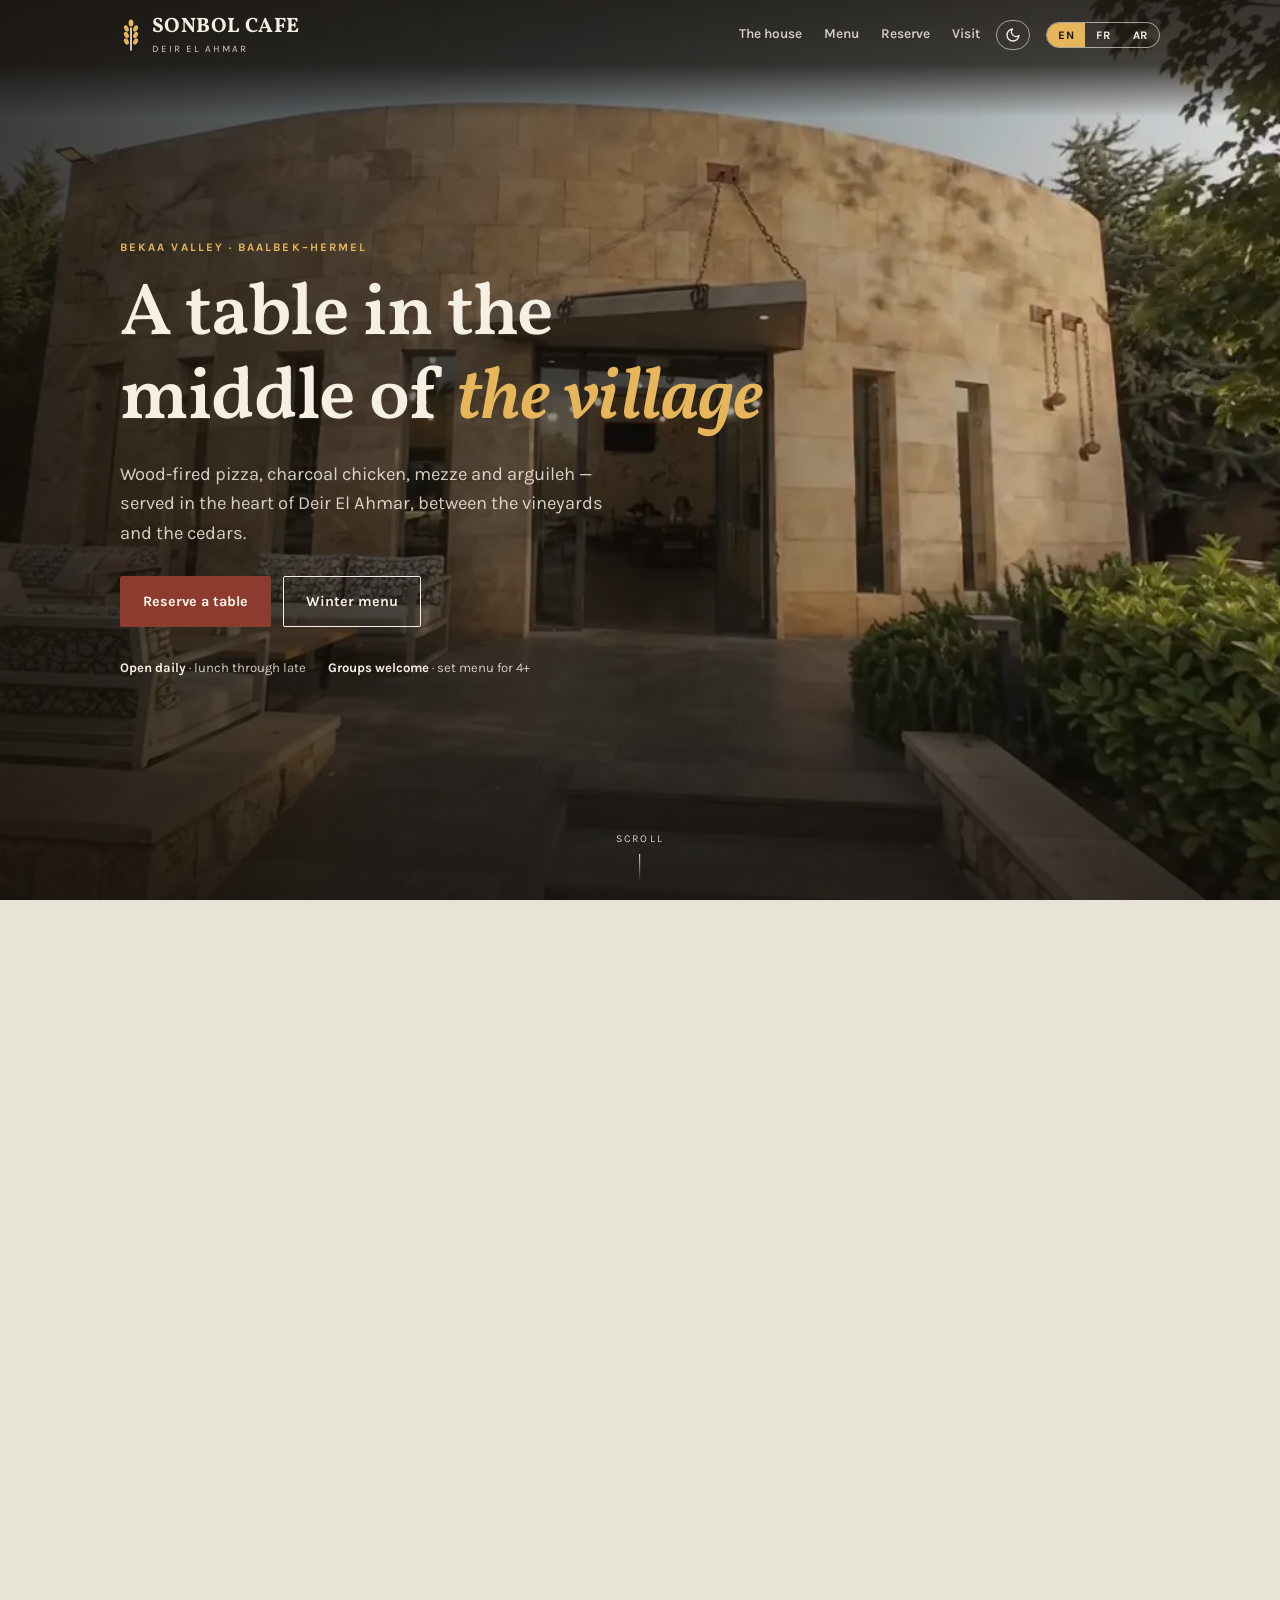
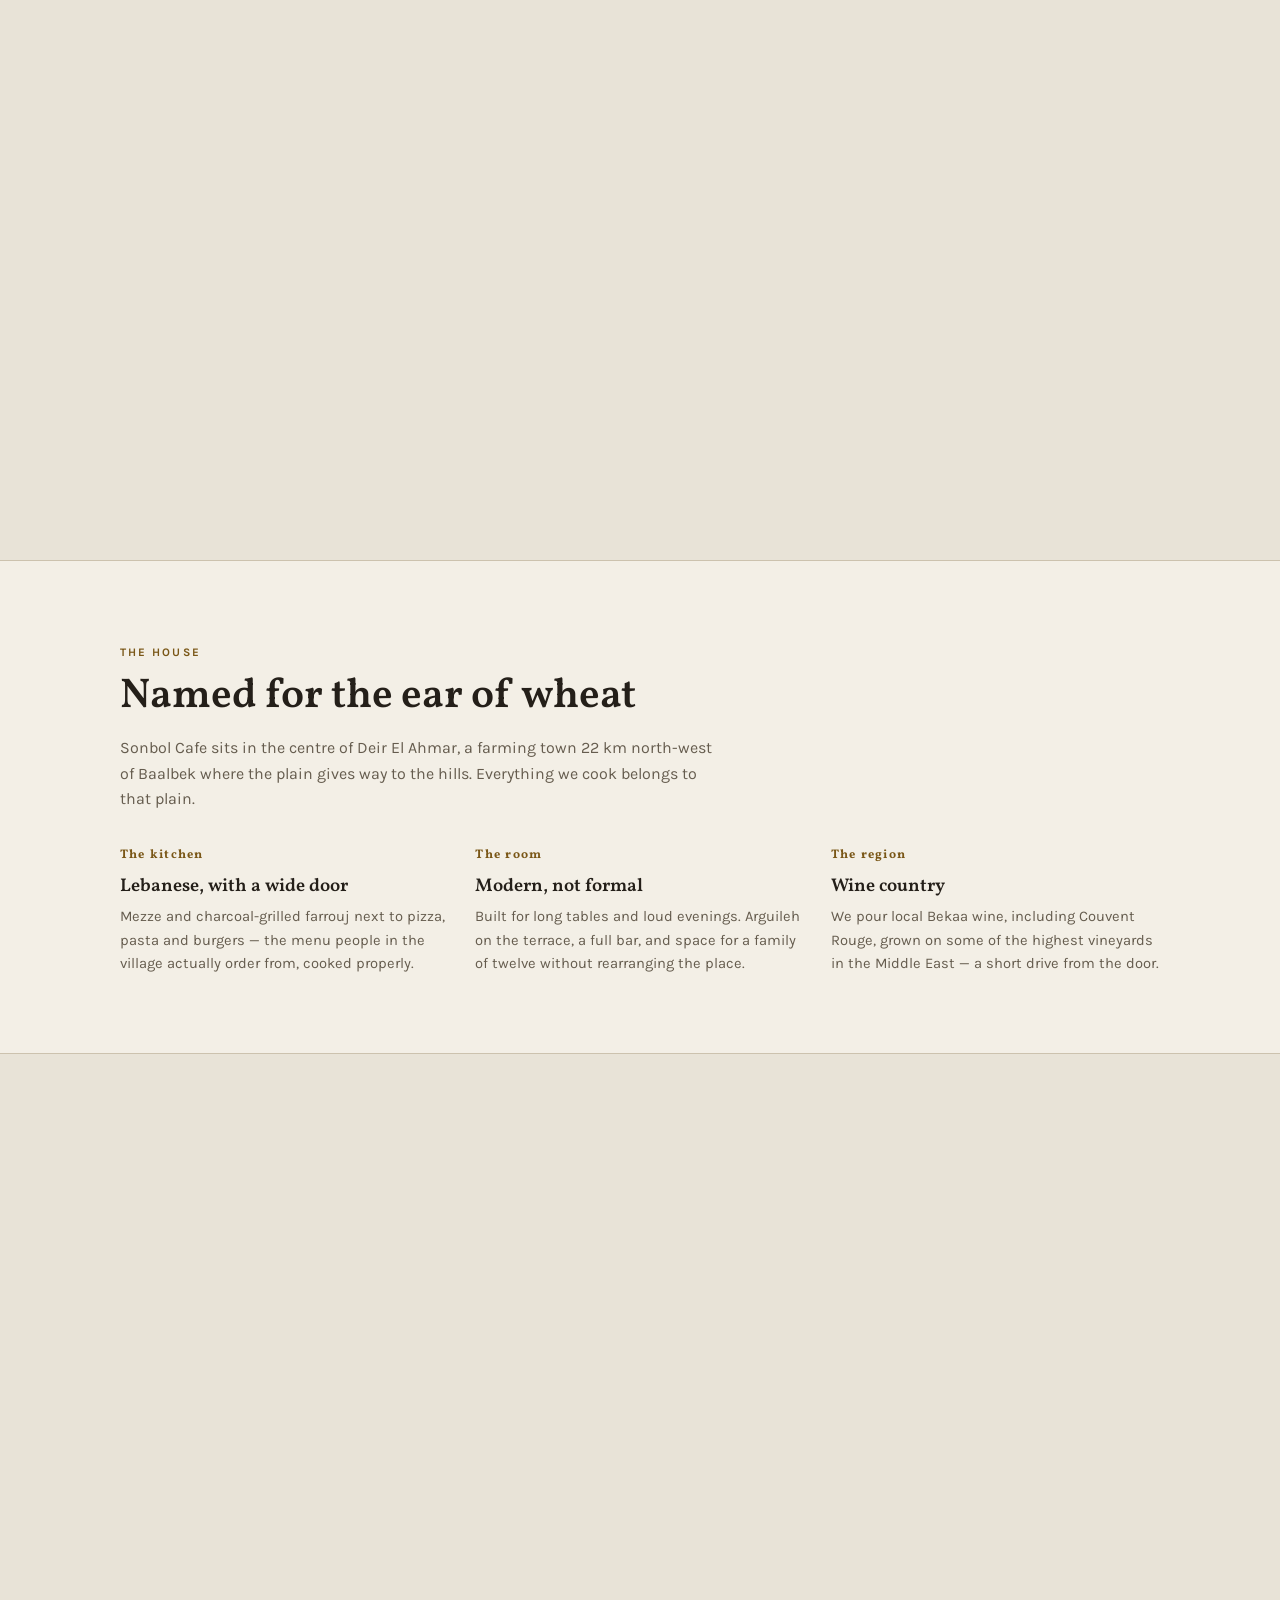
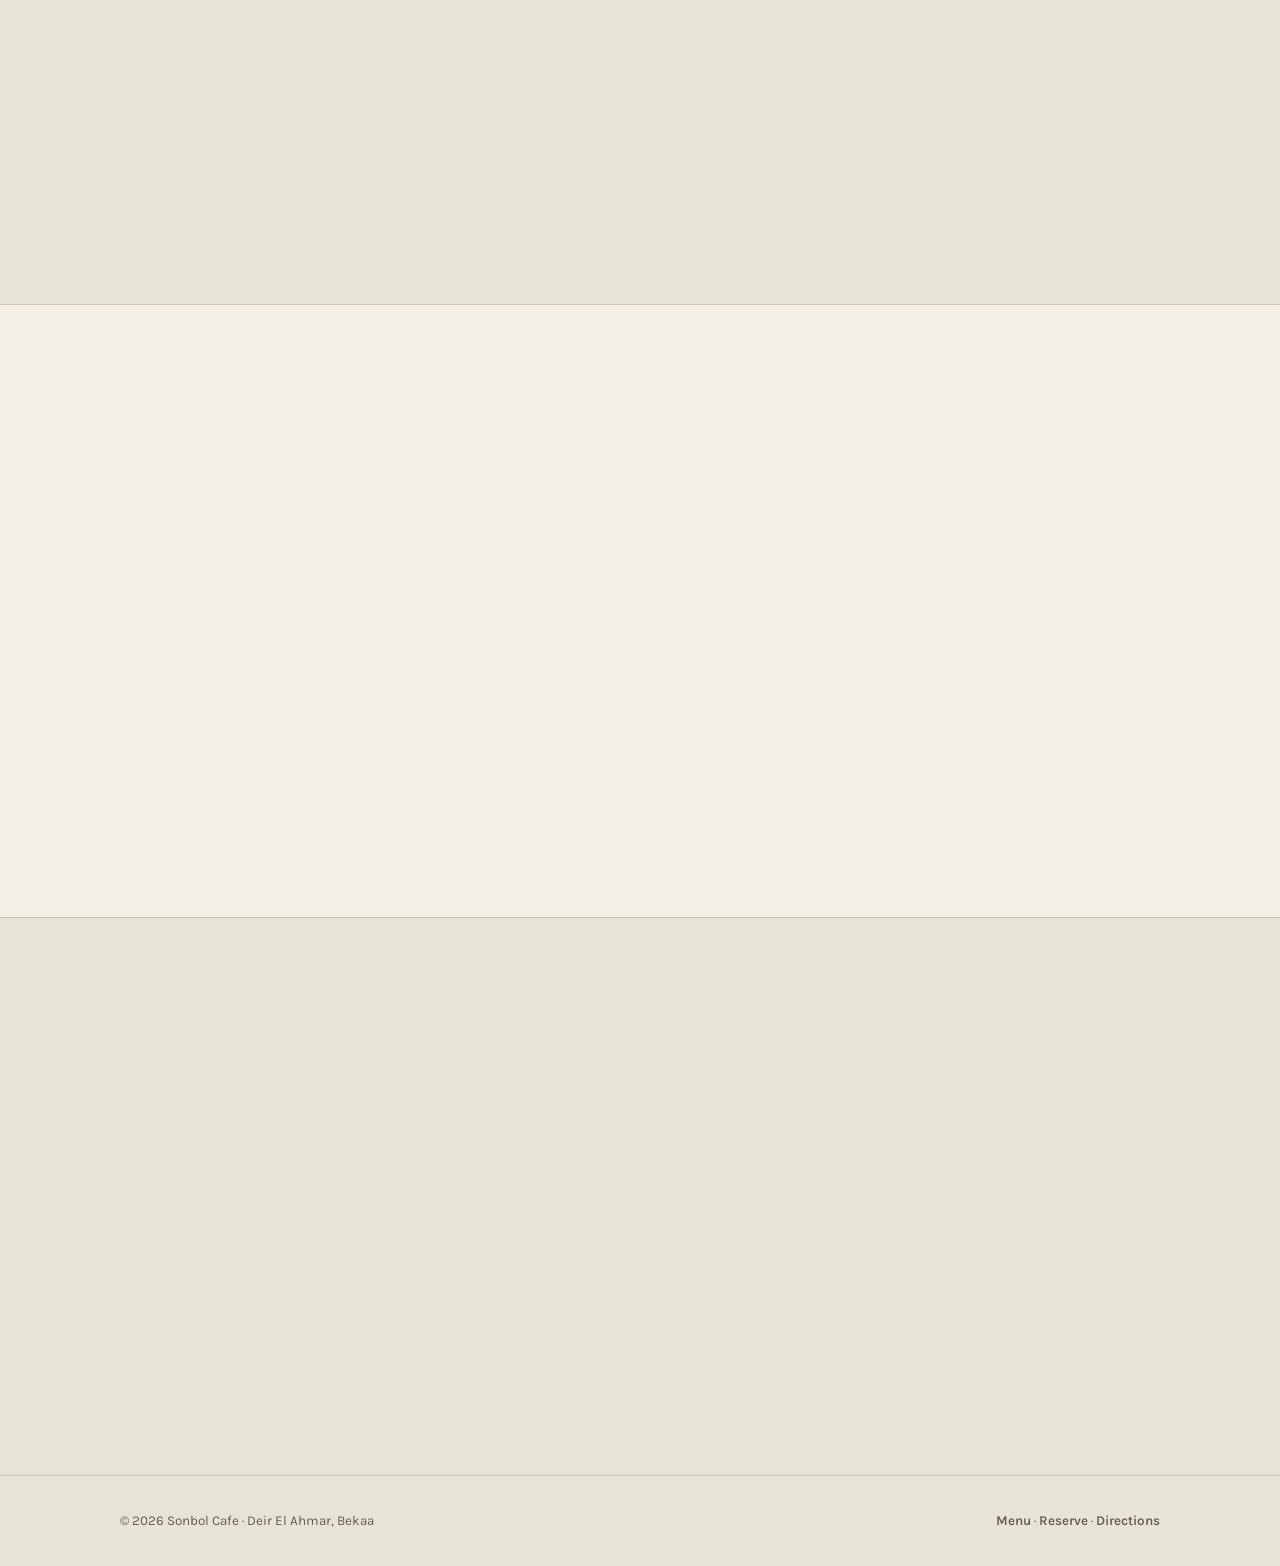
==== index.html @ c5afc72e "Theme system with light/dark modes; self-hosted fonts; lighter loading Theming - Three token layers:" ====
<!doctype html>
<html lang="en"><head><meta charset="utf-8"><meta name="viewport" content="width=device-width,initial-scale=1,viewport-fit=cover"><title>Sonbol Cafe Deir El Ahmar</title>
<!-- first frame of the walk-in: the first thing on screen, so fetch it before anything else -->
<link rel="preload" as="image" href="assets/frames/f001.webp" media="not all and (max-aspect-ratio: 3/4)" fetchpriority="high">
<link rel="preload" as="image" href="assets/frames-m/f001.webp" media="(max-aspect-ratio: 3/4)" fetchpriority="high">
<!-- fonts are served from this site (no third-party connection). The two used above
     the fold are preloaded; the rest download only if their characters appear. -->
<link rel="preload" as="font" type="font/woff2" href="assets/fonts/vollkorn-var-latin.woff2" crossorigin>
<link rel="preload" as="font" type="font/woff2" href="assets/fonts/karla-var-latin.woff2" crossorigin>
<!-- without scripts nothing switches the header out of its over-the-video look, so let it scroll away with the video -->
<noscript><style>html #bar{position:absolute}</style></noscript>
<style>
@font-face{font-family:'Karla';font-style:normal;font-weight:400;font-display:swap;src:url(assets/fonts/karla-var-latin-ext.woff2) format('woff2');unicode-range:U+0100-02BA, U+02BD-02C5, U+02C7-02CC, U+02CE-02D7, U+02DD-02FF, U+0304, U+0308, U+0329, U+1D00-1DBF, U+1E00-1E9F, U+1EF2-1EFF, U+2020, U+20A0-20AB, U+20AD-20C4, U+2113, U+2C60-2C7F, U+A720-A7FF}
@font-face{font-family:'Karla';font-style:normal;font-weight:400;font-display:swap;src:url(assets/fonts/karla-var-latin.woff2) format('woff2');unicode-range:U+0000-00FF, U+0131, U+0152-0153, U+02BB-02BC, U+02C6, U+02DA, U+02DC, U+0304, U+0308, U+0329, U+2000-206F, U+20AC, U+2122, U+2191, U+2193, U+2212, U+2215, U+FEFF, U+FFFD}
@font-face{font-family:'Karla';font-style:normal;font-weight:600;font-display:swap;src:url(assets/fonts/karla-var-latin-ext.woff2) format('woff2');unicode-range:U+0100-02BA, U+02BD-02C5, U+02C7-02CC, U+02CE-02D7, U+02DD-02FF, U+0304, U+0308, U+0329, U+1D00-1DBF, U+1E00-1E9F, U+1EF2-1EFF, U+2020, U+20A0-20AB, U+20AD-20C4, U+2113, U+2C60-2C7F, U+A720-A7FF}
@font-face{font-family:'Karla';font-style:normal;font-weight:600;font-display:swap;src:url(assets/fonts/karla-var-latin.woff2) format('woff2');unicode-range:U+0000-00FF, U+0131, U+0152-0153, U+02BB-02BC, U+02C6, U+02DA, U+02DC, U+0304, U+0308, U+0329, U+2000-206F, U+20AC, U+2122, U+2191, U+2193, U+2212, U+2215, U+FEFF, U+FFFD}
@font-face{font-family:'Karla';font-style:normal;font-weight:700;font-display:swap;src:url(assets/fonts/karla-var-latin-ext.woff2) format('woff2');unicode-range:U+0100-02BA, U+02BD-02C5, U+02C7-02CC, U+02CE-02D7, U+02DD-02FF, U+0304, U+0308, U+0329, U+1D00-1DBF, U+1E00-1E9F, U+1EF2-1EFF, U+2020, U+20A0-20AB, U+20AD-20C4, U+2113, U+2C60-2C7F, U+A720-A7FF}
@font-face{font-family:'Karla';font-style:normal;font-weight:700;font-display:swap;src:url(assets/fonts/karla-var-latin.woff2) format('woff2');unicode-range:U+0000-00FF, U+0131, U+0152-0153, U+02BB-02BC, U+02C6, U+02DA, U+02DC, U+0304, U+0308, U+0329, U+2000-206F, U+20AC, U+2122, U+2191, U+2193, U+2212, U+2215, U+FEFF, U+FFFD}
@font-face{font-family:'Noto Kufi Arabic';font-style:normal;font-weight:400;font-display:swap;src:url(assets/fonts/noto-kufi-arabic-var-arabic.woff2) format('woff2');unicode-range:U+0600-06FF, U+0750-077F, U+0870-0891, U+0897-08E1, U+08E3-08FF, U+200C-200E, U+2010-2011, U+204F, U+2E41, U+FB50-FDFF, U+FE70-FE74, U+FE76-FEFC, U+102E0-102FB, U+10E60-10E7E, U+10EC2-10EC7, U+10EC9-10EEE, U+10EF0-10EFF, U+1EE00-1EE03, U+1EE05-1EE1F, U+1EE21-1EE22, U+1EE24, U+1EE27, U+1EE29-1EE32, U+1EE34-1EE37, U+1EE39, U+1EE3B, U+1EE42, U+1EE47, U+1EE49, U+1EE4B, U+1EE4D-1EE4F, U+1EE51-1EE52, U+1EE54, U+1EE57, U+1EE59, U+1EE5B, U+1EE5D, U+1EE5F, U+1EE61-1EE62, U+1EE64, U+1EE67-1EE6A, U+1EE6C-1EE72, U+1EE74-1EE77, U+1EE79-1EE7C, U+1EE7E, U+1EE80-1EE89, U+1EE8B-1EE9B, U+1EEA1-1EEA3, U+1EEA5-1EEA9, U+1EEAB-1EEBB, U+1EEF0-1EEF1}
@font-face{font-family:'Noto Kufi Arabic';font-style:normal;font-weight:400;font-display:swap;src:url(assets/fonts/noto-kufi-arabic-var-latin-ext.woff2) format('woff2');unicode-range:U+0100-02BA, U+02BD-02C5, U+02C7-02CC, U+02CE-02D7, U+02DD-02FF, U+0304, U+0308, U+0329, U+1D00-1DBF, U+1E00-1E9F, U+1EF2-1EFF, U+2020, U+20A0-20AB, U+20AD-20C4, U+2113, U+2C60-2C7F, U+A720-A7FF}
@font-face{font-family:'Noto Kufi Arabic';font-style:normal;font-weight:400;font-display:swap;src:url(assets/fonts/noto-kufi-arabic-var-latin.woff2) format('woff2');unicode-range:U+0000-00FF, U+0131, U+0152-0153, U+02BB-02BC, U+02C6, U+02DA, U+02DC, U+0304, U+0308, U+0329, U+2000-206F, U+20AC, U+2122, U+2191, U+2193, U+2212, U+2215, U+FEFF, U+FFFD}
@font-face{font-family:'Noto Kufi Arabic';font-style:normal;font-weight:700;font-display:swap;src:url(assets/fonts/noto-kufi-arabic-var-arabic.woff2) format('woff2');unicode-range:U+0600-06FF, U+0750-077F, U+0870-0891, U+0897-08E1, U+08E3-08FF, U+200C-200E, U+2010-2011, U+204F, U+2E41, U+FB50-FDFF, U+FE70-FE74, U+FE76-FEFC, U+102E0-102FB, U+10E60-10E7E, U+10EC2-10EC7, U+10EC9-10EEE, U+10EF0-10EFF, U+1EE00-1EE03, U+1EE05-1EE1F, U+1EE21-1EE22, U+1EE24, U+1EE27, U+1EE29-1EE32, U+1EE34-1EE37, U+1EE39, U+1EE3B, U+1EE42, U+1EE47, U+1EE49, U+1EE4B, U+1EE4D-1EE4F, U+1EE51-1EE52, U+1EE54, U+1EE57, U+1EE59, U+1EE5B, U+1EE5D, U+1EE5F, U+1EE61-1EE62, U+1EE64, U+1EE67-1EE6A, U+1EE6C-1EE72, U+1EE74-1EE77, U+1EE79-1EE7C, U+1EE7E, U+1EE80-1EE89, U+1EE8B-1EE9B, U+1EEA1-1EEA3, U+1EEA5-1EEA9, U+1EEAB-1EEBB, U+1EEF0-1EEF1}
@font-face{font-family:'Noto Kufi Arabic';font-style:normal;font-weight:700;font-display:swap;src:url(assets/fonts/noto-kufi-arabic-var-latin-ext.woff2) format('woff2');unicode-range:U+0100-02BA, U+02BD-02C5, U+02C7-02CC, U+02CE-02D7, U+02DD-02FF, U+0304, U+0308, U+0329, U+1D00-1DBF, U+1E00-1E9F, U+1EF2-1EFF, U+2020, U+20A0-20AB, U+20AD-20C4, U+2113, U+2C60-2C7F, U+A720-A7FF}
@font-face{font-family:'Noto Kufi Arabic';font-style:normal;font-weight:700;font-display:swap;src:url(assets/fonts/noto-kufi-arabic-var-latin.woff2) format('woff2');unicode-range:U+0000-00FF, U+0131, U+0152-0153, U+02BB-02BC, U+02C6, U+02DA, U+02DC, U+0304, U+0308, U+0329, U+2000-206F, U+20AC, U+2122, U+2191, U+2193, U+2212, U+2215, U+FEFF, U+FFFD}
@font-face{font-family:'Vollkorn';font-style:italic;font-weight:600;font-display:swap;src:url(assets/fonts/vollkorn-italic-latin-ext.woff2) format('woff2');unicode-range:U+0100-02BA, U+02BD-02C5, U+02C7-02CC, U+02CE-02D7, U+02DD-02FF, U+0304, U+0308, U+0329, U+1D00-1DBF, U+1E00-1E9F, U+1EF2-1EFF, U+2020, U+20A0-20AB, U+20AD-20C4, U+2113, U+2C60-2C7F, U+A720-A7FF}
@font-face{font-family:'Vollkorn';font-style:italic;font-weight:600;font-display:swap;src:url(assets/fonts/vollkorn-italic-latin.woff2) format('woff2');unicode-range:U+0000-00FF, U+0131, U+0152-0153, U+02BB-02BC, U+02C6, U+02DA, U+02DC, U+0304, U+0308, U+0329, U+2000-206F, U+20AC, U+2122, U+2191, U+2193, U+2212, U+2215, U+FEFF, U+FFFD}
@font-face{font-family:'Vollkorn';font-style:normal;font-weight:600;font-display:swap;src:url(assets/fonts/vollkorn-var-latin-ext.woff2) format('woff2');unicode-range:U+0100-02BA, U+02BD-02C5, U+02C7-02CC, U+02CE-02D7, U+02DD-02FF, U+0304, U+0308, U+0329, U+1D00-1DBF, U+1E00-1E9F, U+1EF2-1EFF, U+2020, U+20A0-20AB, U+20AD-20C4, U+2113, U+2C60-2C7F, U+A720-A7FF}
@font-face{font-family:'Vollkorn';font-style:normal;font-weight:600;font-display:swap;src:url(assets/fonts/vollkorn-var-latin.woff2) format('woff2');unicode-range:U+0000-00FF, U+0131, U+0152-0153, U+02BB-02BC, U+02C6, U+02DA, U+02DC, U+0304, U+0308, U+0329, U+2000-206F, U+20AC, U+2122, U+2191, U+2193, U+2212, U+2215, U+FEFF, U+FFFD}
@font-face{font-family:'Vollkorn';font-style:normal;font-weight:700;font-display:swap;src:url(assets/fonts/vollkorn-var-latin-ext.woff2) format('woff2');unicode-range:U+0100-02BA, U+02BD-02C5, U+02C7-02CC, U+02CE-02D7, U+02DD-02FF, U+0304, U+0308, U+0329, U+1D00-1DBF, U+1E00-1E9F, U+1EF2-1EFF, U+2020, U+20A0-20AB, U+20AD-20C4, U+2113, U+2C60-2C7F, U+A720-A7FF}
@font-face{font-family:'Vollkorn';font-style:normal;font-weight:700;font-display:swap;src:url(assets/fonts/vollkorn-var-latin.woff2) format('woff2');unicode-range:U+0000-00FF, U+0131, U+0152-0153, U+02BB-02BC, U+02C6, U+02DA, U+02DC, U+0304, U+0308, U+0329, U+2000-206F, U+20AC, U+2122, U+2191, U+2193, U+2212, U+2215, U+FEFF, U+FFFD}
</style>
</head>
<body>

<style>
/* Layout: one continuous scroll through stone-coloured bands — hero, table, menu, booking, visit.
   A wheat stalk (sonbol) rules the section breaks. Menu is a sticky-tab ledger, not cards. */
/* ===================== THEME SYSTEM =====================
   Three layers:
   1. Palette  – raw brand colours. Components never use these directly.
   2. Semantic – what a colour is FOR (--color-text, --color-action, ...).
                 Each theme is one block that sets every semantic token.
   3. Media    – text and controls drawn over the walk-in video. The video
                 looks the same in every theme, so these are fixed.

   Choosing a theme (no JavaScript needed to render):
   - no theme class on <html>  -> follows the OS setting (light or dark)
   - <html class="theme-dark"> / "theme-light" -> forced by the visitor's toggle
   Adding a theme: copy a semantic block, name it .theme-<name>, change values,
   then run tools/check-contrast.py. Nothing else needs to change.
   Every text pairing below is >= 4.5:1 (WCAG AA), every control border and
   focus ring >= 3:1 against what it sits on, in both themes. */

/* 1. Palette */
:root{
  --palette-plaster:#F3EFE6;   --palette-limestone:#E8E3D7;  --palette-dust:#DFD8C8;
  --palette-sand:#CCC2AE;      --palette-clay:#877655;       --palette-earth:#655C4E;
  --palette-ink:#241F19;
  --palette-night:#17150F;     --palette-night-2:#201D16;    --palette-night-3:#2A261D;
  --palette-night-line:#39342A; --palette-night-clay:#7C715B; --palette-ash:#A1977F;
  --palette-bone:#EFE9DB;
  --palette-wheat:#B07E22;     --palette-wheat-deep:#7A5717; --palette-wheat-light:#D7A647;
  --palette-wheat-glow:#E7B65A;
  --palette-ember:#8E3B2F;     --palette-ember-bright:#B75039; --palette-ember-light:#CE7763;
  --palette-cream:#F6F0E4;     --palette-cream-bright:#FBF6EC; --palette-soot:#1B1710;
  --palette-scrim-rgb:20 16 10;

  --display:'Vollkorn',Georgia,'Times New Roman',serif;
  --body:'Karla',system-ui,-apple-system,'Segoe UI',sans-serif;
  --arabic:'Noto Kufi Arabic','Segoe UI',system-ui,sans-serif;
}

/* 2a. Light (default) */
:root, .theme-light{
  color-scheme:light;
  --color-bg:var(--palette-limestone);           /* page */
  --color-surface:var(--palette-plaster);        /* bands, cards */
  --color-surface-alt:var(--palette-dust);       /* set-menu panel, booking recap */
  --color-text:var(--palette-ink);               /* 11.5–14.2:1 */
  --color-text-muted:var(--palette-earth);       /* 4.6–5.7:1 */
  --color-text-accent:var(--palette-wheat-deep); /* eyebrows, labels: 4.6–5.7:1 */
  --color-text-emphasis:var(--palette-ember);    /* prices: 5.3–6.5:1 */
  --color-border:var(--palette-sand);            /* decorative dividers (no contrast need) */
  --color-border-control:var(--palette-clay);    /* inputs, tabs, toggles: 3.1–3.9:1 */
  --color-accent:var(--palette-wheat);           /* decorative wheat: dots, logo, rules */
  --color-focus:var(--palette-wheat-deep);       /* focus ring: >= 4.6:1 */
  --color-action:var(--palette-ember);           /* primary button */
  --color-on-action:var(--palette-cream-bright); /* 6.9:1 */
  --color-selected:var(--palette-ink);           /* selected menu tab */
  --color-on-selected:var(--palette-limestone);  /* 12.8:1 */
  --color-toggle:var(--palette-wheat-deep);      /* active language */
  --color-on-toggle:var(--palette-cream-bright);
  --color-shadow:rgba(36,31,25,.10);
  --icon-to-dark:block; --icon-to-light:none;    /* theme button shows a moon */
}

/* 2b. Dark – forced by the toggle */
.theme-dark{
  color-scheme:dark;
  --color-bg:var(--palette-night);
  --color-surface:var(--palette-night-2);
  --color-surface-alt:var(--palette-night-3);
  --color-text:var(--palette-bone);              /* 12.5–15.1:1 */
  --color-text-muted:var(--palette-ash);         /* 5.2–6.3:1 */
  --color-text-accent:var(--palette-wheat-light);/* 6.8–8.2:1 */
  --color-text-emphasis:var(--palette-ember-light); /* 4.6–5.5:1 */
  --color-border:var(--palette-night-line);
  --color-border-control:var(--palette-night-clay); /* 3.1–3.7:1 */
  --color-accent:var(--palette-wheat-light);
  --color-focus:var(--palette-wheat-light);
  --color-action:var(--palette-ember-bright);
  --color-on-action:var(--palette-cream-bright); /* 4.6:1 */
  --color-selected:var(--palette-bone);
  --color-on-selected:var(--palette-night);
  --color-toggle:var(--palette-wheat-light);
  --color-on-toggle:var(--palette-soot);         /* 8.0:1 */
  --color-shadow:rgba(0,0,0,.45);
  --icon-to-dark:none; --icon-to-light:block;    /* theme button shows a sun */
}
/* 2c. Dark – from the OS setting when the visitor hasn't chosen. Must mirror 2b. */
@media (prefers-color-scheme:dark){
  :root:not([class*="theme-"]){
    color-scheme:dark;
    --color-bg:var(--palette-night);
    --color-surface:var(--palette-night-2);
    --color-surface-alt:var(--palette-night-3);
    --color-text:var(--palette-bone);
    --color-text-muted:var(--palette-ash);
    --color-text-accent:var(--palette-wheat-light);
    --color-text-emphasis:var(--palette-ember-light);
    --color-border:var(--palette-night-line);
    --color-border-control:var(--palette-night-clay);
    --color-accent:var(--palette-wheat-light);
    --color-focus:var(--palette-wheat-light);
    --color-action:var(--palette-ember-bright);
    --color-on-action:var(--palette-cream-bright);
    --color-selected:var(--palette-bone);
    --color-on-selected:var(--palette-night);
    --color-toggle:var(--palette-wheat-light);
    --color-on-toggle:var(--palette-soot);
    --color-shadow:rgba(0,0,0,.45);
    --icon-to-dark:none; --icon-to-light:block;
  }
}

/* 3. Media – over the walk-in video, identical in every theme */
:root{
  --color-media-bg:var(--palette-night);
  --media-scrim:var(--palette-scrim-rgb);        /* used as rgb(var(--media-scrim) / alpha) */
  --color-on-media:var(--palette-cream);
  --color-on-media-muted:rgb(246 240 228 / .84);
  --color-media-accent:var(--palette-wheat-glow);
  --color-on-media-accent:var(--palette-soot);
  --color-media-border:rgb(246 240 228 / .6);
}

*{box-sizing:border-box}
html{scroll-padding-top:calc(env(safe-area-inset-top,0px) + 72px)}
img{max-width:100%}
[hidden]{display:none!important}
body{
  background:var(--color-bg); color:var(--color-text);
  font-family:var(--body); font-size:16px; line-height:1.6;
  margin:0; overflow-x:hidden;
  -webkit-font-smoothing:antialiased;
}
html[dir="rtl"] body{font-family:var(--arabic)}
h1,h2,h3,h4{font-family:var(--display); font-weight:600; text-wrap:balance; margin:0; line-height:1.15}
html[dir="rtl"] h1,html[dir="rtl"] h2,html[dir="rtl"] h3,html[dir="rtl"] h4{font-family:var(--arabic); font-weight:700}
p{margin:0}
a{color:inherit}
button{font-family:inherit; font-size:inherit; color:inherit; cursor:pointer}
:focus-visible{outline:2px solid var(--color-focus); outline-offset:3px; border-radius:2px}

.wrap{width:100%; max-width:1080px; margin-inline:auto; padding-inline:20px}
.eyebrow{
  font-size:.72rem; letter-spacing:.18em; text-transform:uppercase;
  font-weight:700; color:var(--color-text-accent);
}
html[dir="rtl"] .eyebrow{letter-spacing:0}

/* ---------- top bar ---------- */
#bar{
  position:fixed; inset-inline:0; top:0; padding-top:env(safe-area-inset-top,0px); z-index:50;
  background:color-mix(in srgb, var(--color-bg) 88%, transparent);
  backdrop-filter:blur(10px); -webkit-backdrop-filter:blur(10px);
  border-bottom:1px solid var(--color-border);
  transition:background .35s, border-color .35s, color .35s;
}
/* while the walk-in plays, the header sits inside the video */
#bar.over{background:transparent; border-color:transparent; backdrop-filter:none; -webkit-backdrop-filter:none; color:var(--color-on-media)}
#bar.over .mark span,#bar.over .navlinks a{color:var(--color-on-media-muted)}
#bar.over .mark b{color:var(--color-on-media)}
#bar.over .navlinks a:hover{color:var(--color-on-media); border-color:var(--color-media-accent)}
#bar.over .langs,#bar.over .scheme-toggle{border-color:var(--color-media-border)}
#bar.over .langs button,#bar.over .scheme-toggle{color:var(--color-on-media)}
#bar.over .langs button[aria-pressed="true"]{background:var(--color-media-accent); color:var(--color-on-media-accent)}
#bar.over::before{
  content:""; position:absolute; inset:0 0 -48px; z-index:-1; pointer-events:none;
  /* dark enough behind the header text for 4.5:1 even when ceiling lights pass behind it */
  background:linear-gradient(rgb(var(--media-scrim) / .82) 0%, rgb(var(--media-scrim) / .74) 55%, transparent 100%);
}
.bar-in{
  display:flex; align-items:center; gap:16px;
  padding-block:12px; min-height:60px;
}
.mark{display:flex; align-items:center; gap:10px; text-decoration:none; margin-inline-end:auto}
.mark svg{flex:none; color:var(--color-text)}
.mark svg .ears{color:var(--color-accent)}
#bar.over .mark svg{color:var(--color-on-media)}
#bar.over .mark svg .ears{color:var(--color-media-accent)}
.mark b{font-family:var(--display); font-size:1.3rem; letter-spacing:.02em; font-weight:700; color:var(--color-text)}
.mark b{white-space:nowrap}
@media (max-width:420px){.bar-in{gap:10px} .mark{gap:8px} .mark b{font-size:1.12rem} .langs button{padding-inline:9px}}
.mark span{display:block; font-size:.62rem; letter-spacing:.2em; text-transform:uppercase; color:var(--color-text-muted); margin-top:-2px}
html[dir="rtl"] .mark span{letter-spacing:0}

.navlinks{display:flex; gap:22px}
.navlinks a{
  text-decoration:none; font-size:.85rem; font-weight:600; color:var(--color-text-muted);
  padding-block:4px; border-bottom:2px solid transparent; transition:color .2s,border-color .2s;
}
.navlinks a:hover{color:var(--color-text); border-color:var(--color-accent)}
@media (max-width:860px){.navlinks{display:none}}

.scheme-toggle{
  display:grid; place-items:center; width:34px; height:30px; flex:none; padding:0;
  background:none; border:1px solid var(--color-border-control); border-radius:999px;
  color:var(--color-text); transition:color .2s,border-color .2s;
}
.scheme-toggle:hover{border-color:var(--color-focus)}
.scheme-toggle .i-moon{display:var(--icon-to-dark)}
.scheme-toggle .i-sun{display:var(--icon-to-light)}
.sr-only{position:absolute; width:1px; height:1px; padding:0; margin:-1px; overflow:hidden; clip:rect(0 0 0 0); white-space:nowrap; border:0}
.langs{display:flex; border:1px solid var(--color-border-control); border-radius:999px; overflow:hidden; flex:none}
.langs button{
  background:none; border:0; padding:5px 11px; font-size:.72rem; font-weight:700;
  letter-spacing:.06em; color:var(--color-text-muted); transition:background .2s,color .2s;
}
.langs button[aria-pressed="true"]{background:var(--color-toggle); color:var(--color-on-toggle)}

/* ---------- hero ---------- */
.hero-in{position:relative; z-index:1; padding-block:96px clamp(48px,7vw,84px)}
@media (max-width:820px){.hero-in{padding-bottom:40px}}
.hero h1{font-size:clamp(2.6rem,7vw,4.6rem); letter-spacing:-.015em; margin-block:14px 18px}
.hero h1 em{font-style:italic; color:var(--color-text-emphasis)}
.hero .lede{font-size:clamp(1rem,1.9vw,1.15rem); color:var(--color-text-muted); max-width:46ch}
.hero-cta{display:flex; flex-wrap:wrap; gap:12px; margin-top:28px}
.btn{
  display:inline-flex; align-items:center; gap:8px;
  padding:13px 22px; border-radius:2px; border:1px solid transparent;
  font-weight:700; font-size:.9rem; text-decoration:none; transition:transform .15s,background .2s,color .2s;
}
.btn:hover{transform:translateY(-2px)}
.btn-fill{background:var(--color-action); color:var(--color-on-action)}
.btn-line{border-color:var(--color-text); color:var(--color-text)}
.btn-line:hover{background:var(--color-text); color:var(--color-bg)}

.badge-row{display:flex; flex-wrap:wrap; gap:10px 22px; margin-top:30px; font-size:.82rem; color:var(--color-text-muted)}
.badge-row b{color:var(--color-text); font-weight:700}

/* ---------- scroll video (hero) ----------
   The hero is a tall track; its inner stage sticks to the viewport while the
   video's playhead follows scroll progress, so scrolling walks you into the café. */
#hero.scrolly{position:relative; height:240vh; padding:0}
/* phones: a shorter track, so a couple of thumb swipes walk you in */
@media (max-aspect-ratio:3/4){#hero.scrolly{height:165vh}}
.stage{
  position:sticky; top:0; height:100vh; height:100svh; overflow:hidden;
  display:flex; flex-direction:column; justify-content:center;
  background:var(--color-media-bg) url(assets/frames/f001.webp) center/cover no-repeat;
}
@media (max-aspect-ratio:3/4){.stage{background-image:url(assets/frames-m/f001.webp)}}
.stage canvas{position:absolute; inset:0; width:100%; height:100%; display:block}
.stage .shade{
  position:absolute; inset:0; pointer-events:none;
  background:
    linear-gradient(90deg, rgb(var(--media-scrim) / .78) 0%, rgb(var(--media-scrim) / .45) 48%, rgb(var(--media-scrim) / .10) 100%),
    linear-gradient(0deg, rgb(var(--media-scrim) / .55) 0%, transparent 35%);
}
@media (max-width:820px){
  .stage .shade{background:linear-gradient(0deg, rgb(var(--media-scrim) / .85) 0%, rgb(var(--media-scrim) / .45) 55%, rgb(var(--media-scrim) / .25) 100%)}
  .stage{justify-content:flex-end; padding-bottom:56px}
}
.stage .hero-in{width:100%; will-change:opacity,transform}
.stage .hero{color:var(--color-on-media)}
.stage .hero .lede{color:var(--color-on-media-muted)}
.stage .hero h1 em{color:var(--color-media-accent)}
.stage .eyebrow{color:var(--color-media-accent)}
.stage .btn-line{border-color:var(--color-on-media); color:var(--color-on-media)}
.stage .btn-line:hover{background:var(--color-on-media); color:var(--color-media-bg)}
.stage .badge-row{color:var(--color-on-media-muted)}
.stage .badge-row b{color:var(--color-on-media)}

.step-in{
  position:absolute; inset-inline:0; bottom:14vh; text-align:center; pointer-events:none;
  font-family:var(--display); font-style:italic; font-weight:600; color:var(--color-on-media);
  font-size:clamp(2rem,6vw,4rem); text-shadow:0 2px 24px rgb(var(--media-scrim) / .6);
  opacity:0; will-change:opacity,transform;
}
html[dir="rtl"] .step-in{font-family:var(--arabic); font-style:normal}
.scroll-cue{
  position:absolute; left:50%; bottom:18px; transform:translateX(-50%);
  display:grid; justify-items:center; gap:6px; pointer-events:none;
  font-size:.66rem; letter-spacing:.2em; text-transform:uppercase; color:var(--color-on-media-muted);
}
html[dir="rtl"] .scroll-cue{letter-spacing:0}
.scroll-cue i{width:1px; height:28px; background:linear-gradient(var(--color-on-media),transparent); animation:cue 1.8s ease-in-out infinite}
@keyframes cue{0%{transform:scaleY(0); transform-origin:top}50%{transform:scaleY(1); transform-origin:top}51%{transform-origin:bottom}100%{transform:scaleY(0); transform-origin:bottom}}

/* reduced motion: no scrubbing, a normal one-screen hero over the first frame */
@media (prefers-reduced-motion:reduce){
  #hero.scrolly{height:auto}
  .stage{position:relative; min-height:100svh}
  .scroll-cue,.step-in{display:none}
}

/* ---------- stalk divider ---------- */
.stalk{display:flex; align-items:center; gap:14px; color:var(--color-border)}
.stalk::before,.stalk::after{content:""; height:1px; background:currentColor; flex:1}
.stalk svg{flex:none; color:var(--color-accent)}

/* ---------- sections ---------- */
section{padding-block:clamp(48px,6vw,80px)}
/* sections below the walk-in skip layout and paint until they near the screen;
   the size hint keeps the scrollbar and #anchor jumps stable meanwhile */
#story,#menu,#book,#visit{content-visibility:auto; contain-intrinsic-size:auto 900px}
.band{background:var(--color-surface); border-block:1px solid var(--color-border)}
.sec-head{max-width:60ch; margin-bottom:34px}
.sec-head h2{font-size:clamp(1.8rem,4vw,2.6rem); margin-block:10px 14px}
.sec-head p{color:var(--color-text-muted)}

/* story */
.story-grid{display:grid; grid-template-columns:repeat(auto-fit,minmax(220px,1fr)); gap:26px; margin-top:34px}
.story-grid article{min-width:0}
.story-grid h3{font-size:1.15rem; margin-bottom:8px}
.story-grid p{color:var(--color-text-muted); font-size:.92rem}
.story-grid .num{
  font-family:var(--display); font-size:.78rem; font-weight:700; color:var(--color-text-accent);
  display:block; margin-bottom:10px; letter-spacing:.1em;
}

/* ---------- menu ---------- */
.menu-tabs{
  display:flex; gap:8px; overflow-x:auto; padding-bottom:12px; margin-bottom:8px;
  scrollbar-width:thin; -webkit-overflow-scrolling:touch;
}
.menu-tabs button{
  flex:none; background:none; border:1px solid var(--color-border-control); border-radius:999px;
  padding:8px 16px; font-size:.82rem; font-weight:600; color:var(--color-text-muted);
  white-space:nowrap; transition:all .18s;
}
.menu-tabs button:hover{border-color:var(--color-focus); color:var(--color-text)}
.menu-tabs button[aria-selected="true"]{background:var(--color-selected); border-color:var(--color-selected); color:var(--color-on-selected)}

.menu-panel{padding-top:18px}
.menu-panel[hidden]{display:none!important}
.panel-note{
  font-size:.86rem; color:var(--color-text-muted); font-style:italic;
  margin-bottom:20px; padding-inline-start:14px; border-inline-start:2px solid var(--color-accent);
}
.items{list-style:none; margin:0; padding:0; display:grid; gap:2px}
.items li{
  display:flex; align-items:baseline; gap:12px; min-width:0;
  padding:13px 4px; border-bottom:1px dashed var(--color-border);
}
.items .nm{font-weight:600; min-width:0}
.items .dots{flex:1; border-bottom:1px dotted var(--color-border); min-width:18px; transform:translateY(-4px)}
.items .pr{
  font-family:var(--display); font-weight:700; font-size:1.02rem; color:var(--color-text-emphasis);
  font-variant-numeric:tabular-nums; flex:none;
}

/* formule */
.formule{
  margin-top:40px; background:var(--color-surface-alt); border:1px solid var(--color-border);
  border-radius:3px; padding:clamp(22px,4vw,36px);
}
.formule-head{display:flex; flex-wrap:wrap; align-items:baseline; gap:10px 20px; margin-bottom:6px}
.formule-head h3{font-size:clamp(1.4rem,3vw,1.9rem)}
.formule-head .price{font-family:var(--display); font-weight:700; color:var(--color-text-emphasis); font-size:1.3rem; font-variant-numeric:tabular-nums}
.formule > p{color:var(--color-text-muted); font-size:.92rem; margin-bottom:22px}
.spread{list-style:none; margin:0; padding:0; display:grid; grid-template-columns:repeat(auto-fill,minmax(160px,1fr)); gap:10px 20px}
.spread li{display:flex; align-items:center; gap:9px; font-size:.9rem; min-width:0}
.spread li::before{content:""; width:5px; height:5px; border-radius:50%; background:var(--color-accent); flex:none}

/* ---------- booking ---------- */
.book-grid{display:grid; grid-template-columns:1fr 1fr; gap:44px; align-items:start}
@media (max-width:820px){.book-grid{grid-template-columns:1fr; gap:32px}}
form{display:grid; gap:16px; min-width:0}
.row{display:grid; grid-template-columns:1fr 1fr; gap:14px}
@media (max-width:520px){.row{grid-template-columns:1fr}}
.field{display:grid; gap:6px; min-width:0}
.field label{font-size:.75rem; font-weight:700; letter-spacing:.1em; text-transform:uppercase; color:var(--color-text-muted)}
html[dir="rtl"] .field label{letter-spacing:0}
.field input,.field select,.field textarea{
  font-family:inherit; font-size:.95rem; color:var(--color-text);
  background:var(--color-bg); border:1px solid var(--color-border-control); border-radius:2px;
  padding:11px 13px; width:100%; min-width:0; transition:border-color .2s;
}
.field input:focus,.field select:focus,.field textarea:focus{border-color:var(--color-focus)}
.field textarea{resize:vertical; min-height:80px}
.form-note{font-size:.8rem; color:var(--color-text-muted)}
#confirm{
  background:var(--color-surface-alt); border:1px solid var(--color-accent); border-radius:3px;
  padding:20px; display:grid; gap:12px;
}
#confirm h3{font-size:1.15rem}
#confirm p{font-size:.9rem; color:var(--color-text-muted)}
.recap{
  font-family:var(--display); font-size:.95rem; background:var(--color-bg);
  border:1px solid var(--color-border); padding:14px; white-space:pre-wrap; word-break:break-word;
}
.confirm-actions{display:flex; flex-wrap:wrap; gap:10px}

/* visit */
.visit-card{background:var(--color-surface); border:1px solid var(--color-border); border-radius:3px; padding:26px; display:grid; gap:20px; align-content:start}
.visit-row{display:grid; gap:4px}
.visit-row .k{font-size:.72rem; letter-spacing:.14em; text-transform:uppercase; font-weight:700; color:var(--color-text-muted)}
html[dir="rtl"] .visit-row .k{letter-spacing:0}
.visit-row .v{font-family:var(--display); font-size:1.08rem; font-weight:600}
.copyline{display:flex; align-items:center; gap:10px; flex-wrap:wrap}
.copybtn{
  background:none; border:1px solid var(--color-border-control); border-radius:2px; padding:4px 10px;
  font-size:.72rem; font-weight:700; color:var(--color-text-muted); transition:all .18s;
}
.copybtn:hover{border-color:var(--color-focus); color:var(--color-text)}

/* footer */
footer{border-top:1px solid var(--color-border); padding-block:34px; font-size:.84rem; color:var(--color-text-muted)}
.foot-in{display:flex; flex-wrap:wrap; gap:16px 28px; align-items:center; justify-content:space-between}
.foot-in a{text-decoration:none; font-weight:600}
.foot-in a:hover{color:var(--color-text-accent)}

@media (prefers-reduced-motion:reduce){*{animation:none!important; transition:none!important}.btn:hover{transform:none}}
</style>

<header id="bar" class="over">
  <div class="wrap bar-in">
    <a class="mark" href="#hero">
      <svg width="22" height="32" viewBox="0 0 22 32" fill="none" aria-hidden="true">
        <path d="M11 31V9" stroke="currentColor" stroke-width="1.6" stroke-linecap="round"/>
        <g fill="currentColor" class="ears">
          <ellipse cx="11" cy="4" rx="2.4" ry="3.6"/>
          <ellipse cx="6.4" cy="9.5" rx="2.2" ry="3.3" transform="rotate(-28 6.4 9.5)"/>
          <ellipse cx="15.6" cy="9.5" rx="2.2" ry="3.3" transform="rotate(28 15.6 9.5)"/>
          <ellipse cx="6.4" cy="16" rx="2.2" ry="3.3" transform="rotate(-28 6.4 16)"/>
          <ellipse cx="15.6" cy="16" rx="2.2" ry="3.3" transform="rotate(28 15.6 16)"/>
          <ellipse cx="6.4" cy="22.5" rx="2.2" ry="3.3" transform="rotate(-28 6.4 22.5)"/>
          <ellipse cx="15.6" cy="22.5" rx="2.2" ry="3.3" transform="rotate(28 15.6 22.5)"/>
        </g>
      </svg>
      <span style="display:block">
        <b>Sonbol Cafe</b>
        <span data-i18n="brandSub">Deir El Ahmar</span>
      </span>
    </a>
    <nav class="navlinks">
      <a href="#story" data-i18n="navStory">The house</a>
      <a href="#menu" data-i18n="navMenu">Menu</a>
      <a href="#book" data-i18n="navBook">Reserve</a>
      <a href="#visit" data-i18n="navVisit">Visit</a>
    </nav>
    <button type="button" class="scheme-toggle" id="themeBtn" aria-pressed="false">
      <span class="sr-only" data-i18n="themeLabel">Dark mode</span>
      <svg class="i-moon" width="16" height="16" viewBox="0 0 24 24" fill="none" stroke="currentColor" stroke-width="2" stroke-linecap="round" stroke-linejoin="round" aria-hidden="true"><path d="M21 12.8A9 9 0 1 1 11.2 3a7 7 0 0 0 9.8 9.8z"/></svg>
      <svg class="i-sun" width="16" height="16" viewBox="0 0 24 24" fill="none" stroke="currentColor" stroke-width="2" stroke-linecap="round" aria-hidden="true"><circle cx="12" cy="12" r="4"/><path d="M12 2v2M12 20v2M4.9 4.9l1.4 1.4M17.7 17.7l1.4 1.4M2 12h2M20 12h2M4.9 19.1l1.4-1.4M17.7 6.3l1.4-1.4"/></svg>
    </button>
    <div class="langs" role="group" aria-label="Language">
      <button type="button" data-lang="en" aria-pressed="true">EN</button>
      <button type="button" data-lang="fr" aria-pressed="false">FR</button>
      <button type="button" data-lang="ar" aria-pressed="false">AR</button>
    </div>
  </div>
</header>

<main>
<section id="hero" class="scrolly">
  <div class="stage">
  <canvas id="walkin" aria-hidden="true"></canvas>
  <div class="shade"></div>
  <div class="wrap hero-in" id="heroIn">
    <div class="hero">
      <span class="eyebrow" data-i18n="heroEyebrow">Bekaa Valley · Baalbek–Hermel</span>
      <h1><span data-i18n="heroTitle1">A table in the middle of</span> <em data-i18n="heroTitle2">the village</em></h1>
      <p class="lede" data-i18n="heroLede">Wood-fired pizza, charcoal chicken, mezze and arguileh — served in the heart of Deir El Ahmar, between the vineyards and the cedars.</p>
      <div class="hero-cta">
        <a class="btn btn-fill" href="#book" data-i18n="ctaBook">Reserve a table</a>
        <a class="btn btn-line" href="#menu" data-i18n="ctaMenu">Winter menu</a>
      </div>
      <div class="badge-row">
        <span data-i18n="badgeOpen"><b>Open daily</b> · lunch through late</span>
        <span data-i18n="badgeGroups"><b>Groups welcome</b> · set menu for 4+</span>
      </div>
    </div>
  </div>
  <p class="step-in" id="stepIn" data-i18n="heroStep">Come in, your table is ready.</p>
  <div class="scroll-cue" id="cue" aria-hidden="true"><span data-i18n="heroScroll">Scroll</span><i></i></div>
  </div>
</section>

<section id="story" class="band">
  <div class="wrap">
    <div class="sec-head">
      <span class="eyebrow" data-i18n="storyEyebrow">The house</span>
      <h2 data-i18n="storyTitle">Named for the ear of wheat</h2>
      <p data-i18n="storyLede">Sonbol Cafe sits in the centre of Deir El Ahmar, a farming town 22 km north-west of Baalbek where the plain gives way to the hills. Everything we cook belongs to that plain.</p>
    </div>
    <div class="story-grid">
      <article>
        <span class="num" data-i18n="s1k">The kitchen</span>
        <h3 data-i18n="s1t">Lebanese, with a wide door</h3>
        <p data-i18n="s1b">Mezze and charcoal-grilled farrouj next to pizza, pasta and burgers — the menu people in the village actually order from, cooked properly.</p>
      </article>
      <article>
        <span class="num" data-i18n="s2k">The room</span>
        <h3 data-i18n="s2t">Modern, not formal</h3>
        <p data-i18n="s2b">Built for long tables and loud evenings. Arguileh on the terrace, a full bar, and space for a family of twelve without rearranging the place.</p>
      </article>
      <article>
        <span class="num" data-i18n="s3k">The region</span>
        <h3 data-i18n="s3t">Wine country</h3>
        <p data-i18n="s3b">We pour local Bekaa wine, including Couvent Rouge, grown on some of the highest vineyards in the Middle East — a short drive from the door.</p>
      </article>
    </div>
  </div>
</section>

<section id="menu">
  <div class="wrap">
    <div class="sec-head">
      <span class="eyebrow" data-i18n="menuEyebrow">Winter menu</span>
      <h2 data-i18n="menuTitle">What we are serving</h2>
      <p data-i18n="menuLede">Prices in US dollars. The full year-round list, including platters and the kids' corner, is on the table QR code.</p>
    </div>
    <div class="menu-tabs" role="tablist" id="tabs"></div>
    <div id="panels"></div>

    <div class="formule">
      <div class="formule-head">
        <h3 data-i18n="formuleTitle">La Formule</h3>
        <span class="price">$60 <span style="font-weight:400;color:var(--color-text-muted);font-size:.85rem" data-i18n="formuleFor">for 4 · $15 per person</span></span>
      </div>
      <p data-i18n="formuleLede">A full village spread brought to the table, with tea or a glass of wine to finish.</p>
      <ul class="spread" id="spread"></ul>
    </div>
  </div>
</section>

<section id="book" class="band">
  <div class="wrap">
    <div class="book-grid">
      <div>
        <span class="eyebrow" data-i18n="bookEyebrow">Reservations</span>
        <h2 style="font-size:clamp(1.8rem,4vw,2.6rem);margin-block:10px 14px" data-i18n="bookTitle">Hold us a table</h2>
        <p style="color:var(--color-text-muted)" data-i18n="bookLede">Fill this in and we'll confirm by phone or WhatsApp. For parties over 10, or for La Formule, give us a day's notice if you can.</p>
        <div style="margin-top:26px" class="visit-row">
          <span class="k" data-i18n="bookPhoneK">Or call us directly</span>
          <div class="copyline">
            <span class="v" id="phone2">+961 70 782 071</span>
            <button type="button" class="copybtn" data-copy="+96170782071" data-i18n="copy">Copy</button>
          </div>
        </div>
      </div>

      <form id="resform" novalidate>
        <div class="row">
          <div class="field">
            <label for="rname" data-i18n="fName">Name</label>
            <input id="rname" name="name" required autocomplete="name">
          </div>
          <div class="field">
            <label for="rphone" data-i18n="fPhone">Phone</label>
            <input id="rphone" name="phone" required inputmode="tel" autocomplete="tel" placeholder="70 000 000">
          </div>
        </div>
        <div class="row">
          <div class="field">
            <label for="rdate" data-i18n="fDate">Date</label>
            <input id="rdate" name="date" type="date" required>
          </div>
          <div class="field">
            <label for="rtime" data-i18n="fTime">Time</label>
            <input id="rtime" name="time" type="time" required value="20:00">
          </div>
        </div>
        <div class="row">
          <div class="field">
            <label for="rguests" data-i18n="fGuests">Guests</label>
            <select id="rguests" name="guests">
              <option>2</option><option>3</option><option selected>4</option><option>5</option>
              <option>6</option><option>8</option><option>10</option><option>12</option>
              <option value="15+">15+</option>
            </select>
          </div>
          <div class="field">
            <label for="rarea" data-i18n="fArea">Seating</label>
            <select id="rarea" name="area">
              <option value="inside" data-i18n="optInside">Inside</option>
              <option value="arguileh" data-i18n="optArg">Arguileh section</option>
              <option value="formule" data-i18n="optFormule">La Formule (set menu)</option>
            </select>
          </div>
        </div>
        <div class="field">
          <label for="rnote" data-i18n="fNote">Anything we should know</label>
          <textarea id="rnote" name="note" placeholder=""></textarea>
        </div>
        <button type="submit" class="btn btn-fill" style="justify-content:center" data-i18n="fSubmit">Request this table</button>
        <p class="form-note" data-i18n="fFoot">A request isn't a confirmation — we'll come back to you to lock it in.</p>
      </form>

      <div id="confirm" hidden>
        <h3 data-i18n="okTitle">Your request is ready to send</h3>
        <p data-i18n="okLede">Send it to us on WhatsApp, or copy the details and call. We'll confirm the table with you.</p>
        <div class="recap" id="recap"></div>
        <div class="confirm-actions">
          <a class="btn btn-fill" id="walink" href="#" target="_blank" rel="noopener" data-i18n="okWa">Send on WhatsApp</a>
          <button type="button" class="btn btn-line" id="copyrecap" data-i18n="okCopy">Copy details</button>
          <button type="button" class="btn btn-line" id="again" data-i18n="okAgain">Start over</button>
        </div>
      </div>
    </div>
  </div>
</section>

<section id="visit">
  <div class="wrap">
    <div class="stalk" style="margin-bottom:40px">
      <svg width="18" height="26" viewBox="0 0 22 32" fill="none" aria-hidden="true">
        <path d="M11 31V9" stroke="currentColor" stroke-width="1.6" stroke-linecap="round"/>
        <g fill="currentColor">
          <ellipse cx="11" cy="4" rx="2.4" ry="3.6"/>
          <ellipse cx="6.4" cy="11" rx="2.2" ry="3.3" transform="rotate(-28 6.4 11)"/>
          <ellipse cx="15.6" cy="11" rx="2.2" ry="3.3" transform="rotate(28 15.6 11)"/>
          <ellipse cx="6.4" cy="18" rx="2.2" ry="3.3" transform="rotate(-28 6.4 18)"/>
          <ellipse cx="15.6" cy="18" rx="2.2" ry="3.3" transform="rotate(28 15.6 18)"/>
        </g>
      </svg>
    </div>
    <div class="book-grid">
      <div>
        <span class="eyebrow" data-i18n="visitEyebrow">Visit</span>
        <h2 style="font-size:clamp(1.8rem,4vw,2.6rem);margin-block:10px 14px" data-i18n="visitTitle">Finding us</h2>
        <p style="color:var(--color-text-muted)" data-i18n="visitLede">We're in the middle of Deir El Ahmar village — 22 km north-west of Baalbek, about 100 km from Beirut. Easy to reach from the Cedars road, and ten minutes from Our Lady of Bechwat.</p>
        <div class="hero-cta">
          <a class="btn btn-line" href="https://maps.google.com/?cid=10095242434537142898" target="_blank" rel="noopener" data-i18n="visitMap">Open in Google Maps</a>
        </div>
      </div>
      <div class="visit-card">
        <div class="visit-row">
          <span class="k" data-i18n="vPhone">Phone &amp; WhatsApp</span>
          <div class="copyline">
            <span class="v">+961 70 782 071</span>
            <button type="button" class="copybtn" data-copy="+96170782071" data-i18n="copy">Copy</button>
          </div>
        </div>
        <div class="visit-row">
          <span class="k" data-i18n="vWhere">Where</span>
          <span class="v" data-i18n="vWhereV">Main road, Deir El Ahmar<br>Baalbek–Hermel, Lebanon</span>
        </div>
        <div class="visit-row">
          <span class="k" data-i18n="vHours">Hours</span>
          <span class="v" data-i18n="vHoursV">Open daily · lunch through late</span>
        </div>
        <div class="visit-row">
          <span class="k" data-i18n="vGood">Good to know</span>
          <span class="v" style="font-family:var(--body);font-size:.92rem;font-weight:400;color:var(--color-text-muted)" data-i18n="vGoodV">Full bar · arguileh · large groups · parking on the street</span>
        </div>
      </div>
    </div>
  </div>
</section>
</main>

<footer>
  <div class="wrap foot-in">
    <span>© <span id="yr">2026</span> Sonbol Cafe · Deir El Ahmar, Bekaa</span>
    <span><a href="#menu" data-i18n="navMenu">Menu</a> · <a href="#book" data-i18n="navBook">Reserve</a> · <a href="https://maps.google.com/?cid=10095242434537142898" target="_blank" rel="noopener" data-i18n="footMap">Directions</a></span>
  </div>
</footer>

<script>
/* ---------- content ---------- */
var MENU = [
  { id:'salads', t:{en:'Salads',fr:'Salades',ar:'سلطات'},
    note:{en:'Crisp, generous, built to share while the grill gets going.',
          fr:'Croquantes, généreuses, à partager pendant que le grill chauffe.',
          ar:'طازجة وبحصص سخية — تُشارَك ريثما يجهز المشاوي.'},
    items:[
      {n:{en:'Chicken Caesar',fr:'César au poulet',ar:'سيزر بالدجاج'},p:'8.5'},
      {n:{en:'Greek salad',fr:'Salade grecque',ar:'سلطة يونانية'},p:'7'}
    ]},
  { id:'appetizers', t:{en:'Appetizers',fr:'Entrées',ar:'مقبلات'},
    note:{en:'To start, or to keep the table busy.',fr:'Pour commencer, ou pour occuper la table.',ar:'للبداية، أو لتبقى الطاولة مشغولة.'},
    items:[{n:{en:'Cheese nachos',fr:'Nachos au fromage',ar:'ناتشوز بالجبنة'},p:'5'}]},
  { id:'pizza', t:{en:'Pizza',fr:'Pizza',ar:'بيتزا'},
    note:{en:'Thin base, baked to order.',fr:'Pâte fine, cuite à la commande.',ar:'عجينة رقيقة تُخبز عند الطلب.'},
    items:[
      {n:{en:'Margherita',fr:'Margherita',ar:'مارغريتا'},p:'7.5'},
      {n:{en:'Lebanese',fr:'Libanaise',ar:'لبنانية'},p:'9'},
      {n:{en:'Vegetarian',fr:'Végétarienne',ar:'نباتية'},p:'8'},
      {n:{en:'Pepperoni',fr:'Pepperoni',ar:'بيبروني'},p:'9'}
    ]},
  { id:'sandwiches', t:{en:'Sandwiches',fr:'Sandwichs',ar:'سندويشات'},
    note:{en:'All served with fries.',fr:'Servis avec des frites.',ar:'تُقدَّم مع البطاطا المقلية.'},
    items:[
      {n:{en:'Riki sandwich',fr:'Sandwich Riki',ar:'سندويش ريكي'},p:'9'},
      {n:{en:'Submarine',fr:'Submarine',ar:'سبمارين'},p:'7.5'},
      {n:{en:'Ham &amp; cheese',fr:'Jambon-fromage',ar:'هام وجبنة'},p:'5.5'},
      {n:{en:'Halloumi',fr:'Halloumi',ar:'حلوم'},p:'7'},
      {n:{en:'Chicken mexicano',fr:'Poulet mexicano',ar:'دجاج مكسيكانو'},p:'9'}
    ]},
  { id:'sweets', t:{en:'Sweets',fr:'Desserts',ar:'حلويات'},
    note:{en:'Crêpes made to order at the counter.',fr:'Crêpes préparées à la commande.',ar:'كريب يُحضَّر عند الطلب.'},
    items:[
      {n:{en:'Jello',fr:'Gelée',ar:'جيلو'},p:'2.5'},
      {n:{en:'Custard',fr:'Crème anglaise',ar:'كاسترد'},p:'3'},
      {n:{en:'Crêpe Nutella',fr:'Crêpe Nutella',ar:'كريب نوتيلا'},p:'5'},
      {n:{en:'Crêpe Nutella &amp; Kinder',fr:'Crêpe Nutella &amp; Kinder',ar:'كريب نوتيلا وكيندر'},p:'6.5'},
      {n:{en:'Crêpe Nutella &amp; Lotus',fr:'Crêpe Nutella &amp; Lotus',ar:'كريب نوتيلا ولوتس'},p:'7'}
    ]},
  { id:'drinks', t:{en:'Drinks',fr:'Boissons',ar:'مشروبات'},
    note:{en:'',fr:'',ar:''},
    items:[
      {n:{en:'Soft drink',fr:'Boisson gazeuse',ar:'مشروب غازي'},p:'1.5'},
      {n:{en:'Energy drink',fr:'Boisson énergisante',ar:'مشروب طاقة'},p:'3'},
      {n:{en:'Perrier',fr:'Perrier',ar:'بيريه'},p:'2'},
      {n:{en:'Beer',fr:'Bière',ar:'بيرا'},p:'2'},
      {n:{en:'Iced tea',fr:'Thé glacé',ar:'شاي مثلج'},p:'2'},
      {n:{en:'Water · small',fr:'Eau · petite',ar:'مياه · صغيرة'},p:'0.5'},
      {n:{en:'Water · large',fr:'Eau · grande',ar:'مياه · كبيرة'},p:'1.5'}
    ]},
  { id:'hot', t:{en:'Hot drinks',fr:'Boissons chaudes',ar:'مشروبات ساخنة'},
    note:{en:'',fr:'',ar:''},
    items:[
      {n:{en:'Tea',fr:'Thé',ar:'شاي'},p:'1.5'},
      {n:{en:'Coffee',fr:'Café',ar:'قهوة'},p:'2.5'},
      {n:{en:'Nescafé',fr:'Nescafé',ar:'نسكافيه'},p:'2.5'},
      {n:{en:'Cappuccino',fr:'Cappuccino',ar:'كابتشينو'},p:'2'}
    ]},
  { id:'wine', t:{en:'Wine',fr:'Vins',ar:'نبيذ'},
    note:{en:'Grown in the Bekaa, a few minutes from the table.',
          fr:'Produits dans la Bekaa, à quelques minutes d’ici.',
          ar:'من كروم البقاع، على بُعد دقائق من الطاولة.'},
    items:[
      {n:{en:'Wine Dayaa',fr:'Vin Dayaa',ar:'نبيذ ضيعة'},p:'10'},
      {n:{en:'Couvent Rouge',fr:'Couvent Rouge',ar:'كوفان روج'},p:'16'}
    ]},
  { id:'chicha', t:{en:'Arguileh',fr:'Narguilé',ar:'أرجيلة'},
    note:{en:'Served inside and on the terrace.',fr:'Servi en salle et en terrasse.',ar:'تُقدَّم في الداخل وعلى التراس.'},
    items:[{n:{en:'Arguileh',fr:'Narguilé',ar:'أرجيلة'},p:'6'}]}
];

var SPREAD = [
  {en:'Labneh',fr:'Labneh',ar:'لبنة'},
  {en:'Jebneh baladiyeh',fr:'Jebneh baladiyeh',ar:'جبنة بلدية'},
  {en:'Mortadella with olives',fr:'Mortadelle aux olives',ar:'مرتديلا بالزيتون'},
  {en:'Tolyene',fr:'Tolyene',ar:'طلياني'},
  {en:'Ach2awen',fr:'Ach2awen',ar:'أشقوان'},
  {en:'Salame',fr:'Salami',ar:'سلامي'},
  {en:'Olives',fr:'Olives',ar:'زيتون'},
  {en:'Eggs with awarma',fr:'Œufs à l’awarma',ar:'بيض بقاورما'},
  {en:'Jat khodra',fr:'Crudités',ar:'جاط خضرة'},
  {en:'Brik',fr:'Brik',ar:'بريك'},
  {en:'Tea or wine',fr:'Thé ou vin',ar:'شاي أو نبيذ'}
];

var T = {
  en:{},
  fr:{
    brandSub:'Deir El Ahmar',
    navStory:'La maison', navMenu:'Carte', navBook:'Réserver', navVisit:'Nous trouver',
    heroEyebrow:'Vallée de la Bekaa · Baalbek–Hermel',
    heroTitle1:'Une table au cœur', heroTitle2:'du village',
    heroLede:'Pizza au feu de bois, poulet au charbon, mezzé et narguilé — au centre de Deir El Ahmar, entre les vignes et les cèdres.',
    ctaBook:'Réserver une table', ctaMenu:'Carte d’hiver',
    badgeOpen:'<b>Ouvert tous les jours</b> · du déjeuner jusqu’à tard',
    badgeGroups:'<b>Groupes bienvenus</b> · formule dès 4 personnes',
    themeLabel:'Mode sombre',
    heroStep:'Entrez, votre table vous attend.', heroScroll:'Défiler',
    storyEyebrow:'La maison', storyTitle:'Nommé d’après l’épi de blé',
    storyLede:'Le Sonbol Cafe est au centre de Deir El Ahmar, bourg agricole à 22 km au nord-ouest de Baalbek, là où la plaine rejoint les collines. Tout ce que nous cuisinons vient de cette plaine.',
    s1k:'La cuisine', s1t:'Libanaise, grande ouverte',
    s1b:'Mezzé et farrouj au charbon à côté des pizzas, pâtes et burgers — la carte que le village commande vraiment, bien faite.',
    s2k:'La salle', s2t:'Moderne, pas guindée',
    s2b:'Faite pour les longues tablées et les soirées bruyantes. Narguilé en terrasse, bar complet, et de la place pour douze sans déplacer les meubles.',
    s3k:'La région', s3t:'Terre de vin',
    s3b:'Nous servons les vins de la Bekaa, dont le Couvent Rouge, issus de vignobles parmi les plus hauts du Moyen-Orient — à quelques minutes d’ici.',
    menuEyebrow:'Carte d’hiver', menuTitle:'Ce que nous servons',
    menuLede:'Prix en dollars américains. La carte complète de l’année, plateaux et coin enfants compris, est sur le QR code en salle.',
    formuleTitle:'La Formule', formuleFor:'pour 4 · 15 $ par personne',
    formuleLede:'Une table de village complète, servie d’un coup, avec thé ou verre de vin pour finir.',
    bookEyebrow:'Réservations', bookTitle:'Gardez-nous une table',
    bookLede:'Remplissez ceci et nous confirmons par téléphone ou WhatsApp. Pour plus de 10 personnes, ou pour La Formule, prévenez-nous d’un jour si possible.',
    bookPhoneK:'Ou appelez-nous directement', copy:'Copier',
    fName:'Nom', fPhone:'Téléphone', fDate:'Date', fTime:'Heure', fGuests:'Couverts', fArea:'Placement',
    optInside:'En salle', optArg:'Espace narguilé', optFormule:'La Formule',
    fNote:'Ce que nous devrions savoir', fSubmit:'Demander cette table',
    fFoot:'Une demande n’est pas une confirmation — nous revenons vers vous pour la valider.',
    okTitle:'Votre demande est prête', okLede:'Envoyez-la sur WhatsApp, ou copiez les détails et appelez. Nous confirmerons la table.',
    okWa:'Envoyer sur WhatsApp', okCopy:'Copier les détails', okAgain:'Recommencer',
    visitEyebrow:'Nous trouver', visitTitle:'Pour venir',
    visitLede:'Nous sommes au centre du village de Deir El Ahmar — 22 km au nord-ouest de Baalbek, à environ 100 km de Beyrouth. Accès facile depuis la route des Cèdres, à dix minutes de Notre-Dame de Bechwat.',
    visitMap:'Ouvrir dans Google Maps',
    vPhone:'Téléphone et WhatsApp', vWhere:'Adresse',
    vWhereV:'Route principale, Deir El Ahmar<br>Baalbek–Hermel, Liban',
    vHours:'Horaires', vHoursV:'Tous les jours · du déjeuner jusqu’à tard',
    vGood:'Bon à savoir', vGoodV:'Bar complet · narguilé · grands groupes · stationnement dans la rue',
    footMap:'Itinéraire'
  },
  ar:{
    brandSub:'دير الأحمر',
    navStory:'عن المطعم', navMenu:'القائمة', navBook:'احجز', navVisit:'الموقع',
    heroEyebrow:'سهل البقاع · بعلبك–الهرمل',
    heroTitle1:'طاولة في قلب', heroTitle2:'الضيعة',
    heroLede:'بيتزا على الحطب، فروج على الفحم، مقبلات وأرجيلة — في وسط دير الأحمر، بين الكروم والأرز.',
    ctaBook:'احجز طاولة', ctaMenu:'قائمة الشتاء',
    badgeOpen:'<b>مفتوح يومياً</b> · من الغداء حتى وقت متأخر',
    badgeGroups:'<b>أهلاً بالمجموعات</b> · قائمة محددة من ٤ أشخاص',
    themeLabel:'الوضع الداكن',
    heroStep:'تفضّلوا، طاولتكم جاهزة.', heroScroll:'مرّر للأسفل',
    storyEyebrow:'عن المطعم', storyTitle:'سُمّي على سنبلة القمح',
    storyLede:'مقهى سنبل في وسط دير الأحمر، بلدة زراعية على بعد ٢٢ كلم شمال غرب بعلبك، حيث ينتهي السهل وتبدأ التلال. كل ما نطبخه من هذا السهل.',
    s1k:'المطبخ', s1t:'لبناني، وبابه واسع',
    s1b:'مقبلات وفروج على الفحم إلى جانب البيتزا والباستا والبرغر — القائمة التي تطلبها الضيعة فعلاً، مطبوخة كما يجب.',
    s2k:'المكان', s2t:'عصري بلا تكلّف',
    s2b:'مصمّم للطاولات الطويلة والسهرات الطويلة. أرجيلة على التراس، بار كامل، ومتّسع لعائلة من اثني عشر دون تغيير ترتيب المكان.',
    s3k:'المنطقة', s3t:'أرض النبيذ',
    s3b:'نقدّم نبيذ البقاع، ومنه كوفان روج، من كروم تُعدّ من الأعلى في الشرق الأوسط — على بعد دقائق من الباب.',
    menuEyebrow:'قائمة الشتاء', menuTitle:'ما نقدّمه',
    menuLede:'الأسعار بالدولار الأميركي. القائمة الكاملة للسنة، بما فيها الصحون وركن الأولاد، متوفرة على رمز QR على الطاولة.',
    formuleTitle:'الفورمول', formuleFor:'لأربعة أشخاص · ١٥$ للشخص',
    formuleLede:'سفرة ضيعة كاملة تُقدَّم على الطاولة، مع شاي أو كأس نبيذ في الختام.',
    bookEyebrow:'الحجوزات', bookTitle:'احجز طاولتك',
    bookLede:'املأ هذه الخانات ونؤكد لك عبر الهاتف أو واتساب. للمجموعات فوق العشرة، أو للفورمول، أعلمنا قبل يوم إن أمكن.',
    bookPhoneK:'أو اتصل بنا مباشرة', copy:'نسخ',
    fName:'الاسم', fPhone:'الهاتف', fDate:'التاريخ', fTime:'الوقت', fGuests:'عدد الأشخاص', fArea:'الجلسة',
    optInside:'في الداخل', optArg:'قسم الأرجيلة', optFormule:'الفورمول',
    fNote:'ملاحظات', fSubmit:'اطلب هذه الطاولة',
    fFoot:'الطلب ليس تأكيداً — سنعاود الاتصال بك لتثبيت الحجز.',
    okTitle:'طلبك جاهز للإرسال', okLede:'أرسله عبر واتساب، أو انسخ التفاصيل واتصل. سنؤكد لك الطاولة.',
    okWa:'أرسل عبر واتساب', okCopy:'انسخ التفاصيل', okAgain:'ابدأ من جديد',
    visitEyebrow:'الموقع', visitTitle:'كيف تصل إلينا',
    visitLede:'نحن في وسط ضيعة دير الأحمر — ٢٢ كلم شمال غرب بعلبك، وحوالي ١٠٠ كلم عن بيروت. الوصول سهل من طريق الأرز، وعلى بعد عشر دقائق من سيدة بشوات.',
    visitMap:'افتح في خرائط غوغل',
    vPhone:'الهاتف وواتساب', vWhere:'العنوان',
    vWhereV:'الطريق العام، دير الأحمر<br>بعلبك–الهرمل، لبنان',
    vHours:'أوقات العمل', vHoursV:'يومياً · من الغداء حتى وقت متأخر',
    vGood:'معلومات مفيدة', vGoodV:'بار كامل · أرجيلة · مجموعات كبيرة · ركن السيارات على الطريق',
    footMap:'الاتجاهات'
  }
};

/* ---------- theme toggle ----------
   Rendering never waits for this: with no class on <html> the CSS follows the
   OS setting. A click sets theme-dark / theme-light on <html> and remembers it;
   choosing the theme the OS already uses clears the override instead. */
(function(){
  var root = document.documentElement, btn = document.getElementById('themeBtn');
  var osDark = window.matchMedia('(prefers-color-scheme: dark)');
  function current(){
    var m = root.className.match(/(?:^|\s)theme-([\w-]+)/);
    return m ? m[1] : (osDark.matches ? 'dark' : 'light');
  }
  function apply(name){
    root.className = root.className.replace(/(?:^|\s)theme-[\w-]+/g, '').trim();
    var system = osDark.matches ? 'dark' : 'light';
    if (name && name !== system) root.classList.add('theme-' + name);
    try{ if (name && name !== system) localStorage.setItem('sonbol-theme', name); else localStorage.removeItem('sonbol-theme'); }catch(e){}
    btn.setAttribute('aria-pressed', current() === 'dark' ? 'true' : 'false');
  }
  var saved = null;
  try{ saved = localStorage.getItem('sonbol-theme'); }catch(e){}
  apply(saved);
  btn.addEventListener('click', function(){ apply(current() === 'dark' ? 'light' : 'dark'); });
  /* OS switched: keep a forced choice, but drop it if it now matches the OS */
  if (osDark.addEventListener) osDark.addEventListener('change', function(){ apply(current()); });
})();

/* capture English defaults from the markup */
(function(){
  var els = document.querySelectorAll('[data-i18n]');
  for (var i=0;i<els.length;i++){ T.en[els[i].getAttribute('data-i18n')] = els[i].innerHTML; }
})();

var lang = 'en';

function renderMenu(){
  var tabs = document.getElementById('tabs');
  var panels = document.getElementById('panels');
  tabs.innerHTML = ''; panels.innerHTML = '';
  MENU.forEach(function(cat, idx){
    var b = document.createElement('button');
    b.type='button'; b.setAttribute('role','tab'); b.id='tab-'+cat.id;
    b.setAttribute('aria-controls','p-'+cat.id);
    b.setAttribute('aria-selected', idx===0 ? 'true':'false');
    b.textContent = cat.t[lang];
    b.addEventListener('click', function(){ selectTab(cat.id); });
    tabs.appendChild(b);

    var p = document.createElement('div');
    p.className='menu-panel'; p.id='p-'+cat.id; p.setAttribute('role','tabpanel');
    p.setAttribute('aria-labelledby','tab-'+cat.id);
    p.hidden = idx!==0;
    var html = '';
    if (cat.note && cat.note[lang]) html += '<p class="panel-note">'+cat.note[lang]+'</p>';
    html += '<ul class="items">';
    cat.items.forEach(function(it){
      html += '<li><span class="nm">'+it.n[lang]+'</span><span class="dots"></span><span class="pr">$'+it.p+'</span></li>';
    });
    html += '</ul>';
    p.innerHTML = html;
    panels.appendChild(p);
  });

  var sp = document.getElementById('spread');
  sp.innerHTML = SPREAD.map(function(s){ return '<li>'+s[lang]+'</li>'; }).join('');
}

function selectTab(id){
  var tabs = document.querySelectorAll('#tabs button');
  for (var i=0;i<tabs.length;i++){
    tabs[i].setAttribute('aria-selected', tabs[i].id==='tab-'+id ? 'true':'false');
  }
  var ps = document.querySelectorAll('.menu-panel');
  for (var j=0;j<ps.length;j++){ ps[j].hidden = ps[j].id!=='p-'+id; }
}

function setLang(code){
  lang = code;
  var dict = T[code] || {};
  var els = document.querySelectorAll('[data-i18n]');
  for (var i=0;i<els.length;i++){
    var k = els[i].getAttribute('data-i18n');
    var v = (dict[k] !== undefined) ? dict[k] : T.en[k];
    if (v !== undefined) els[i].innerHTML = v;
  }
  document.documentElement.setAttribute('dir', code==='ar' ? 'rtl':'ltr');
  document.documentElement.setAttribute('lang', code);
  var btns = document.querySelectorAll('.langs button');
  for (var j=0;j<btns.length;j++){
    btns[j].setAttribute('aria-pressed', btns[j].getAttribute('data-lang')===code ? 'true':'false');
  }
  var sel = document.querySelector('#tabs button[aria-selected="true"]');
  var keep = sel ? sel.id.replace('tab-','') : MENU[0].id;
  renderMenu(); selectTab(keep);
  try{ localStorage.setItem('sonbol-lang', code); }catch(e){}
}

/* ---------- copy ---------- */
function copyText(text, btn){
  var done = function(){
    var old = btn.textContent; btn.textContent = '✓';
    setTimeout(function(){ btn.textContent = old; }, 1400);
  };
  try{
    navigator.clipboard.writeText(text).then(done, function(){ fallback(text, done); });
  }catch(e){ fallback(text, done); }
}
function fallback(text, done){
  var ta = document.createElement('textarea');
  ta.value = text; ta.style.position='fixed'; ta.style.opacity='0';
  document.body.appendChild(ta); ta.select();
  try{ document.execCommand('copy'); done(); }catch(e){}
  document.body.removeChild(ta);
}
document.addEventListener('click', function(e){
  var b = e.target.closest ? e.target.closest('[data-copy]') : null;
  if (b) copyText(b.getAttribute('data-copy'), b);
});

/* ---------- reservation ---------- */
var LBL = {
  en:{n:'Name',p:'Phone',d:'Date',t:'Time',g:'Guests',s:'Seating',note:'Notes',head:'Table request — Sonbol Cafe'},
  fr:{n:'Nom',p:'Téléphone',d:'Date',t:'Heure',g:'Couverts',s:'Placement',note:'Notes',head:'Demande de table — Sonbol Cafe'},
  ar:{n:'الاسم',p:'الهاتف',d:'التاريخ',t:'الوقت',g:'عدد الأشخاص',s:'الجلسة',note:'ملاحظات',head:'طلب حجز — مقهى سنبل'}
};
var AREA = {
  inside:{en:'Inside',fr:'En salle',ar:'في الداخل'},
  arguileh:{en:'Arguileh section',fr:'Espace narguilé',ar:'قسم الأرجيلة'},
  formule:{en:'La Formule (set menu)',fr:'La Formule',ar:'الفورمول'}
};

var form = document.getElementById('resform');
var confirmBox = document.getElementById('confirm');

form.addEventListener('submit', function(e){
  e.preventDefault();
  var f = new FormData(form);
  var L = LBL[lang] || LBL.en;
  var area = AREA[f.get('area')] ? AREA[f.get('area')][lang] : f.get('area');
  var lines = [
    L.head,
    L.n + ': ' + (f.get('name')||'—'),
    L.p + ': ' + (f.get('phone')||'—'),
    L.d + ': ' + (f.get('date')||'—') + '  ' + L.t + ': ' + (f.get('time')||'—'),
    L.g + ': ' + f.get('guests'),
    L.s + ': ' + area
  ];
  if ((f.get('note')||'').trim()) lines.push(L.note + ': ' + f.get('note').trim());
  var msg = lines.join('\n');

  document.getElementById('recap').textContent = msg;
  document.getElementById('walink').href = 'https://wa.me/96170782071?text=' + encodeURIComponent(msg);
  form.hidden = true;
  confirmBox.hidden = false;
  confirmBox.scrollIntoView({behavior:'smooth', block:'center'});
});

document.getElementById('copyrecap').addEventListener('click', function(){
  copyText(document.getElementById('recap').textContent, this);
});
document.getElementById('again').addEventListener('click', function(){
  confirmBox.hidden = true; form.hidden = false;
  form.scrollIntoView({behavior:'smooth', block:'center'});
});

/* ---------- open at the top ----------
   The first thing a visitor sees is the walk-in, always. Phones restore an old
   scroll position (sometimes late, after load) and links tapped inside the page
   used to leave "#visit" in the address, so a reopened tab landed on "Finding us".
   So: drop any #section from the address, keep pinning the top until the
   visitor touches the page, and scroll in-page links without touching the URL. */
if ('scrollRestoration' in history) history.scrollRestoration = 'manual';
if (location.hash) history.replaceState(null, '', location.pathname + location.search);
var touched = false;
['touchstart','wheel','keydown','mousedown'].forEach(function(ev){
  window.addEventListener(ev, function(){ touched = true; }, {passive:true, once:true});
});
function toTop(){ if (!touched) window.scrollTo(0, 0); }
toTop();
document.addEventListener('DOMContentLoaded', toTop);
window.addEventListener('load', function(){ toTop(); setTimeout(toTop, 60); setTimeout(toTop, 300); });
window.addEventListener('pageshow', function(e){ if (e.persisted){ touched = false; toTop(); } });

document.addEventListener('click', function(e){
  var a = e.target.closest ? e.target.closest('a[href^="#"]') : null;
  if (!a) return;
  var id = a.getAttribute('href').slice(1);
  var el = id && document.getElementById(id);
  if (!el) return;
  e.preventDefault();
  var smooth = !(window.matchMedia && window.matchMedia('(prefers-reduced-motion: reduce)').matches);
  if (id === 'hero') window.scrollTo({top:0, behavior: smooth ? 'smooth' : 'auto'});
  else el.scrollIntoView({behavior: smooth ? 'smooth' : 'auto', block:'start'});
});

/* ---------- scroll walk-in ----------
   The walk-in is 120 still frames drawn on a canvas: scrubbing an image
   sequence is instant on every browser, where seeking a <video> stutters.
   Frames load coarse-to-fine, so it moves after a handful of requests. */
(function(){
  var hero = document.getElementById('hero');
  var bar = document.getElementById('bar');
  var canvas = document.getElementById('walkin');
  var ctx = canvas.getContext('2d');
  var heroIn = document.getElementById('heroIn');
  var stepIn = document.getElementById('stepIn');
  var cue = document.getElementById('cue');
  var reduced = window.matchMedia && window.matchMedia('(prefers-reduced-motion: reduce)').matches;

  /* tall screens get frames cropped to the centre: they only ever show that part, at under half the weight */
  var tall = window.matchMedia('(max-aspect-ratio: 3/4)').matches;   /* must match the preload media queries */
  /* slow connection or Data Saver: half the frames at lower resolution (512 KB phone / 1.5 MB desktop).
     Browsers without the Network Information API (Safari, Firefox) get the full set. */
  var net = navigator.connection || {};
  var lite = !!net.saveData || /(^|-)2g|3g/.test(net.effectiveType || '');
  var COUNT = lite ? 60 : 120;
  var frames = new Array(COUNT);
  var dir = 'assets/' + (tall ? 'frames-m' : 'frames') + (lite ? '-lite' : '') + '/f';
  var first = 'assets/' + (tall ? 'frames-m' : 'frames') + '/f001.webp';   /* the preloaded one */
  function url(i){ return i === 0 ? first : dir + ('00' + (i + 1)).slice(-3) + '.webp'; }

  function clamp(v){ return v < 0 ? 0 : v > 1 ? 1 : v; }
  function ramp(p, a, b){ return clamp((p - a) / (b - a)); }
  function progress(){
    var r = hero.getBoundingClientRect();
    var track = r.height - window.innerHeight;
    return track > 0 ? clamp(-r.top / track) : 0;
  }

  function size(){
    var dpr = Math.min(window.devicePixelRatio || 1, 2);
    canvas.width = Math.round(canvas.clientWidth * dpr);
    canvas.height = Math.round(canvas.clientHeight * dpr);
    drawn = -1;
  }
  /* nearest frame that has arrived, searching outward from the wanted one */
  function nearest(i){
    for (var d = 0; d < COUNT; d++){
      if (frames[i - d] && frames[i - d].ok) return i - d;
      if (frames[i + d] && frames[i + d].ok) return i + d;
    }
    return -1;
  }
  var drawn = -1;
  function draw(i){
    var k = nearest(i);
    if (k < 0 || k === drawn) return;
    var img = frames[k].img, cw = canvas.width, ch = canvas.height;
    var sc = Math.max(cw / img.naturalWidth, ch / img.naturalHeight);
    var w = img.naturalWidth * sc, h = img.naturalHeight * sc;
    ctx.drawImage(img, (cw - w) / 2, (ch - h) / 2, w, h);
    drawn = k;
  }

  /* load order: first frame, then strides of 16, 8, 4, 2, 1 */
  var order = [0], seen = {0:1};
  [16, 8, 4, 2, 1].forEach(function(st){
    for (var i = 0; i < COUNT; i += st) if (!seen[i]){ seen[i] = 1; order.push(i); }
  });
  if (!seen[COUNT - 1]) order.push(COUNT - 1);
  if (reduced) order = [0];
  var next = 1;
  function fetchFrame(i, low, then){
    var img = new Image();
    if (low) img.fetchPriority = 'low';
    frames[i] = {img:img, ok:false};
    img.onload = function(){ frames[i].ok = true; drawn = -1; kick(); then(); };
    img.onerror = then;
    img.src = url(i);
  }
  function load(){
    if (next >= order.length) return;
    fetchFrame(order[next++], true, load);
  }
  /* Frame 0 is what the visitor sees first and is preloaded in <head>. The rest
     wait for the load event: images requested before it hold it back (it was
     waiting for all 120 frames) and compete with the first frame and fonts. */
  fetchFrame(0, false, function(){});
  function startRest(){ for (var c = 0; c < 6; c++) load(); }   /* six requests in flight */
  if (document.readyState === 'complete') startRest();
  else window.addEventListener('load', startRest);

  var queued = false;
  function kick(){ if (!queued){ queued = true; requestAnimationFrame(frame); } }
  size();
  window.addEventListener('resize', function(){ size(); kick(); });
  window.addEventListener('scroll', kick, {passive:true});

  var shown = 0;
  function frame(){
    queued = false;
    var p = reduced ? 0 : progress();
    shown += (p - shown) * (tall ? 0.5 : 0.35);
    if (Math.abs(p - shown) < 0.0005) shown = p;
    draw(Math.round(shown * (COUNT - 1)));

    var past = hero.getBoundingClientRect().bottom <= bar.offsetHeight + 1;
    bar.classList.toggle('over', !past);

    if (!reduced){
      var out = ramp(p, 0, 0.3);
      heroIn.style.opacity = 1 - out;
      heroIn.style.transform = 'translateY(' + (-out * 50) + 'px)';
      heroIn.style.visibility = out >= 1 ? 'hidden' : 'visible';
      var inn = ramp(p, 0.62, 0.85);
      stepIn.style.opacity = inn;
      stepIn.style.transform = 'translateY(' + ((1 - inn) * 24) + 'px)';
      cue.style.opacity = 1 - ramp(p, 0, 0.06);
    }
    if (shown !== p) kick();   /* keep easing until the playhead settles */
  }
  kick();
})();

/* ---------- boot ---------- */
document.getElementById('yr').textContent = new Date().getFullYear();
(function(){
  var d = new Date(); d.setDate(d.getDate()+1);
  document.getElementById('rdate').value = d.toISOString().slice(0,10);
  document.getElementById('rdate').min = new Date().toISOString().slice(0,10);
})();
var saved = null;
try{ saved = localStorage.getItem('sonbol-lang'); }catch(e){}
renderMenu();
document.querySelectorAll('.langs button').forEach(function(b){
  b.addEventListener('click', function(){ setLang(b.getAttribute('data-lang')); });
});
if (saved && T[saved]) setLang(saved);
</script>

</body></html>
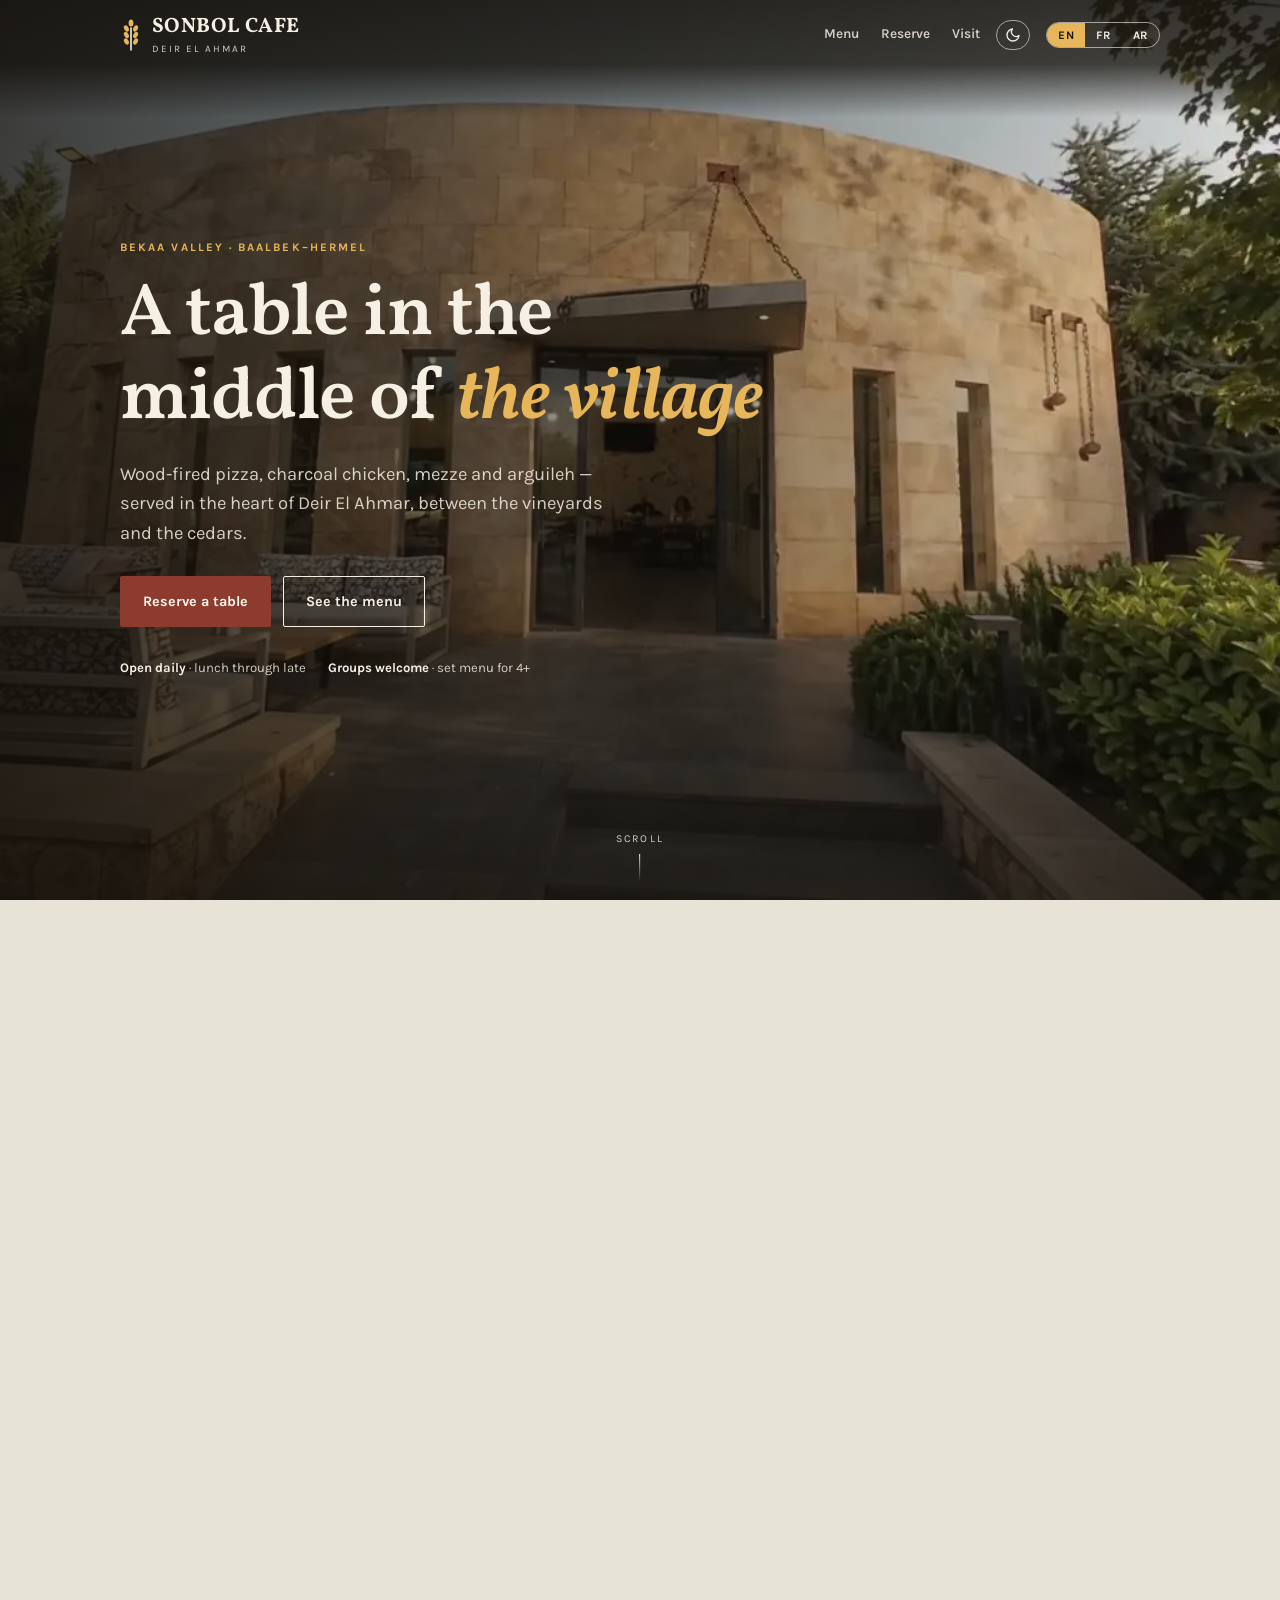
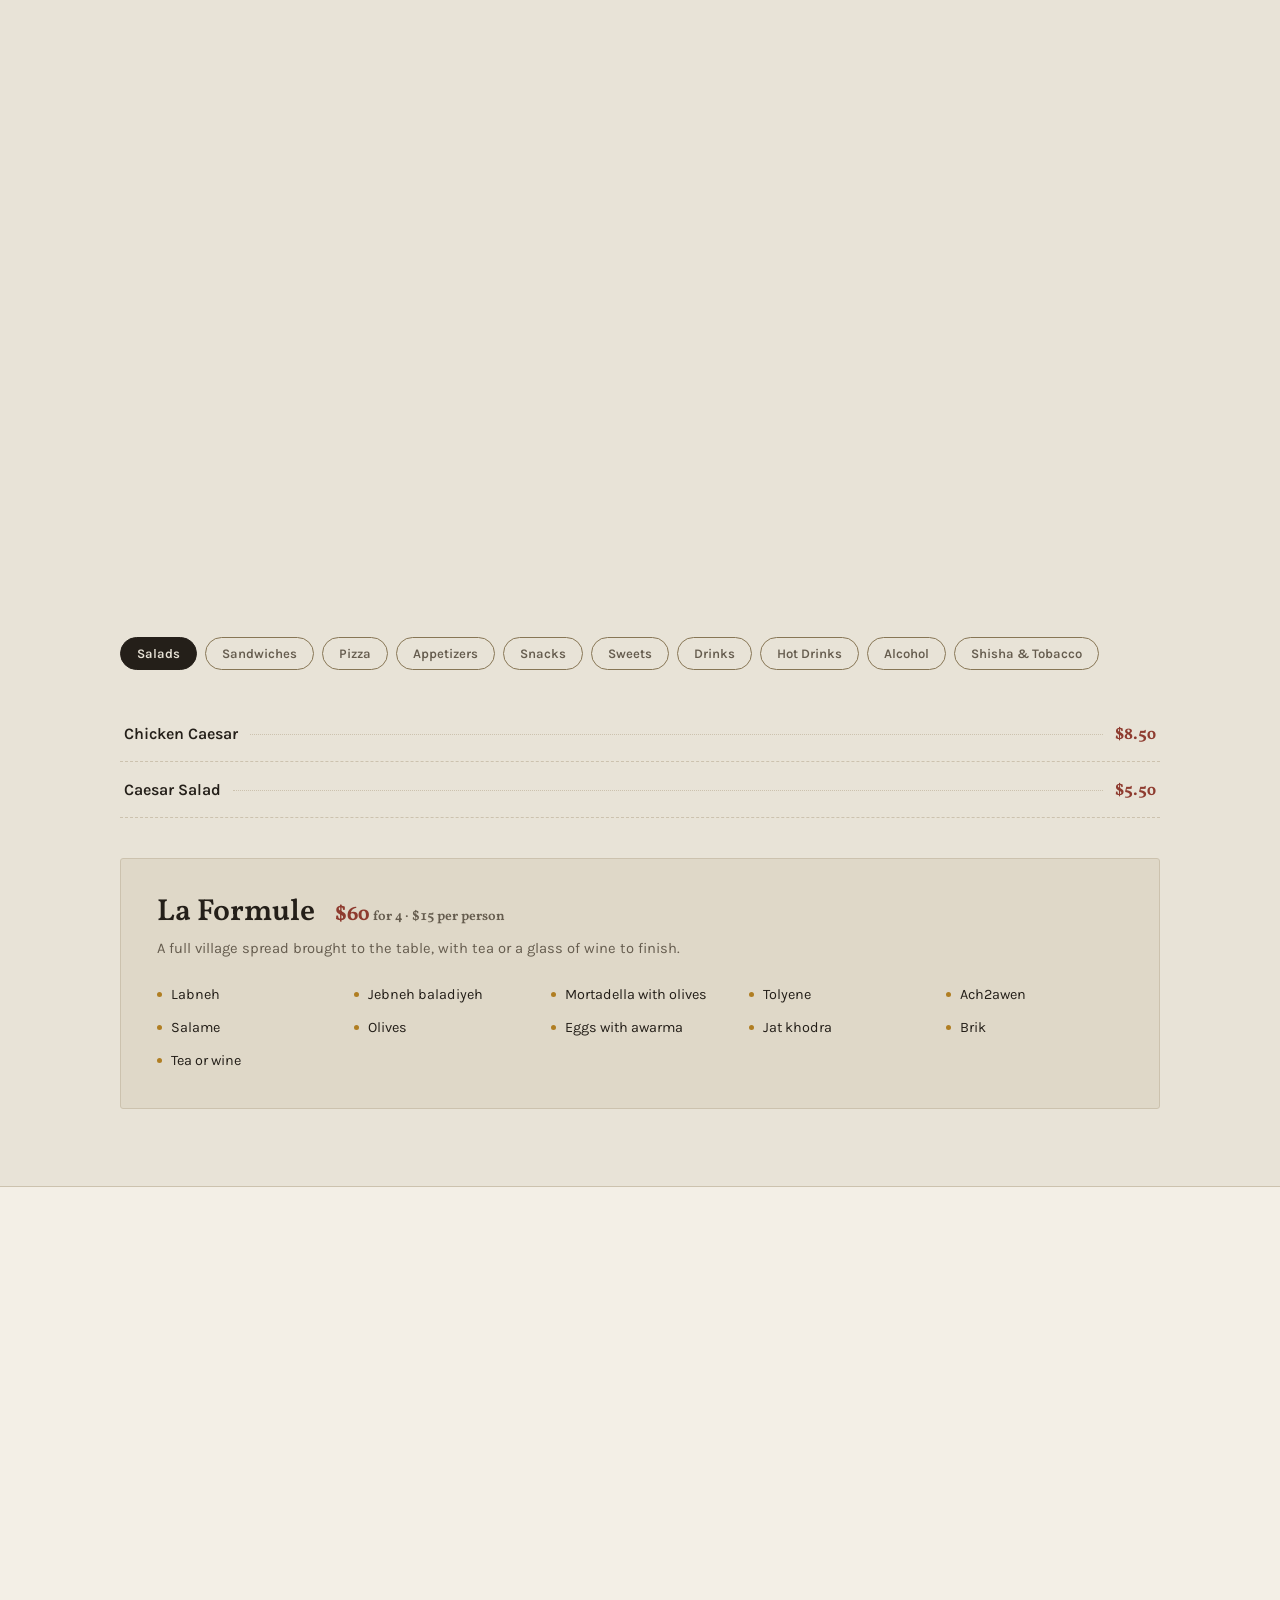
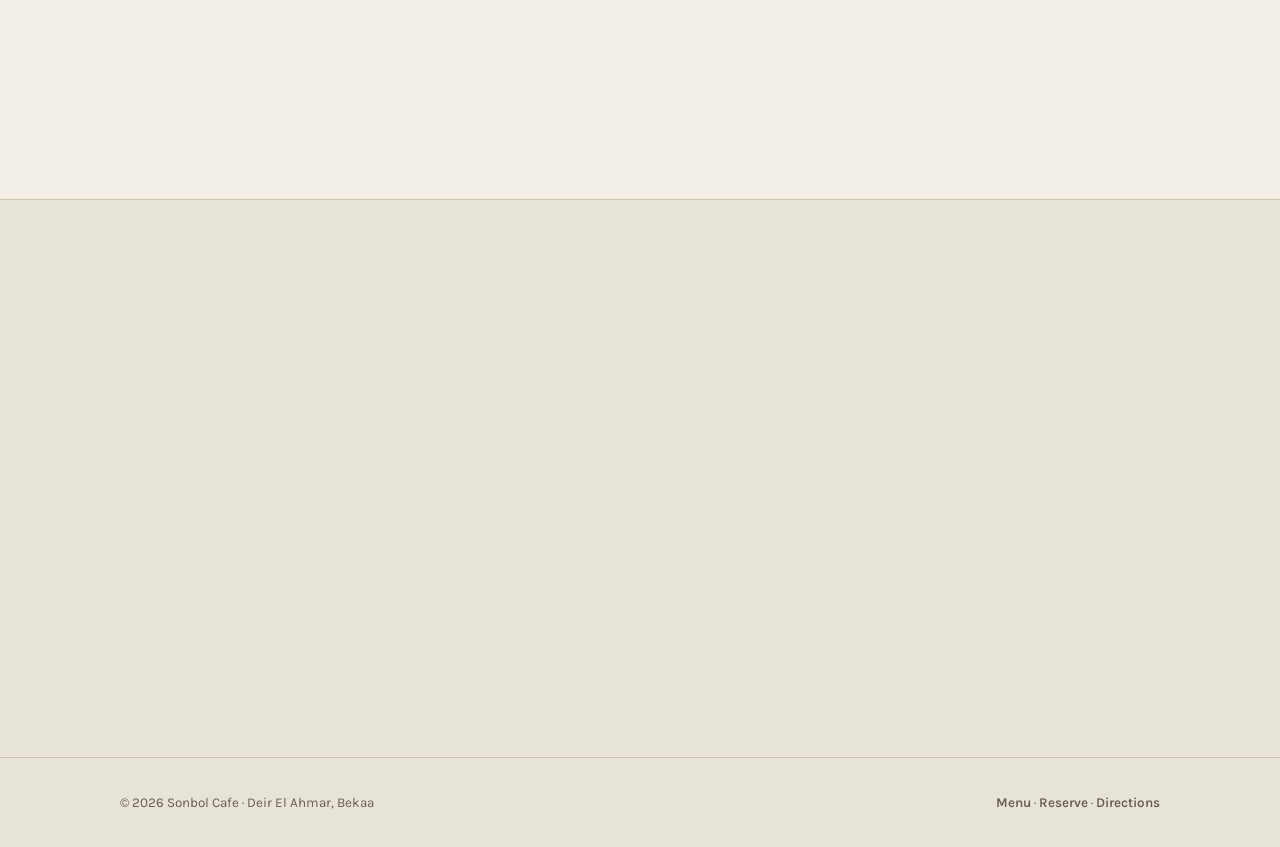
==== commit 33436d57: "New menu from the Mini Sonbol card; remove 'The house' and menu intro - Delete the 'The house' secti" ====
--- a/index.html
+++ b/index.html
@@ -324,21 +324,8 @@
 section{padding-block:clamp(48px,6vw,80px)}
 /* sections below the walk-in skip layout and paint until they near the screen;
    the size hint keeps the scrollbar and #anchor jumps stable meanwhile */
-#story,#menu,#book,#visit{content-visibility:auto; contain-intrinsic-size:auto 900px}
+#menu,#book,#visit{content-visibility:auto; contain-intrinsic-size:auto 900px}
 .band{background:var(--color-surface); border-block:1px solid var(--color-border)}
-.sec-head{max-width:60ch; margin-bottom:34px}
-.sec-head h2{font-size:clamp(1.8rem,4vw,2.6rem); margin-block:10px 14px}
-.sec-head p{color:var(--color-text-muted)}
-
-/* story */
-.story-grid{display:grid; grid-template-columns:repeat(auto-fit,minmax(220px,1fr)); gap:26px; margin-top:34px}
-.story-grid article{min-width:0}
-.story-grid h3{font-size:1.15rem; margin-bottom:8px}
-.story-grid p{color:var(--color-text-muted); font-size:.92rem}
-.story-grid .num{
-  font-family:var(--display); font-size:.78rem; font-weight:700; color:var(--color-text-accent);
-  display:block; margin-bottom:10px; letter-spacing:.1em;
-}
 
 /* ---------- menu ---------- */
 .menu-tabs{
@@ -355,10 +342,6 @@
 
 .menu-panel{padding-top:18px}
 .menu-panel[hidden]{display:none!important}
-.panel-note{
-  font-size:.86rem; color:var(--color-text-muted); font-style:italic;
-  margin-bottom:20px; padding-inline-start:14px; border-inline-start:2px solid var(--color-accent);
-}
 .items{list-style:none; margin:0; padding:0; display:grid; gap:2px}
 .items li{
   display:flex; align-items:baseline; gap:12px; min-width:0;
@@ -456,7 +439,6 @@
       </span>
     </a>
     <nav class="navlinks">
-      <a href="#story" data-i18n="navStory">The house</a>
       <a href="#menu" data-i18n="navMenu">Menu</a>
       <a href="#book" data-i18n="navBook">Reserve</a>
       <a href="#visit" data-i18n="navVisit">Visit</a>
@@ -486,7 +468,7 @@
       <p class="lede" data-i18n="heroLede">Wood-fired pizza, charcoal chicken, mezze and arguileh — served in the heart of Deir El Ahmar, between the vineyards and the cedars.</p>
       <div class="hero-cta">
         <a class="btn btn-fill" href="#book" data-i18n="ctaBook">Reserve a table</a>
-        <a class="btn btn-line" href="#menu" data-i18n="ctaMenu">Winter menu</a>
+        <a class="btn btn-line" href="#menu" data-i18n="ctaMenu">See the menu</a>
       </div>
       <div class="badge-row">
         <span data-i18n="badgeOpen"><b>Open daily</b> · lunch through late</span>
@@ -499,40 +481,8 @@
   </div>
 </section>
 
-<section id="story" class="band">
-  <div class="wrap">
-    <div class="sec-head">
-      <span class="eyebrow" data-i18n="storyEyebrow">The house</span>
-      <h2 data-i18n="storyTitle">Named for the ear of wheat</h2>
-      <p data-i18n="storyLede">Sonbol Cafe sits in the centre of Deir El Ahmar, a farming town 22 km north-west of Baalbek where the plain gives way to the hills. Everything we cook belongs to that plain.</p>
-    </div>
-    <div class="story-grid">
-      <article>
-        <span class="num" data-i18n="s1k">The kitchen</span>
-        <h3 data-i18n="s1t">Lebanese, with a wide door</h3>
-        <p data-i18n="s1b">Mezze and charcoal-grilled farrouj next to pizza, pasta and burgers — the menu people in the village actually order from, cooked properly.</p>
-      </article>
-      <article>
-        <span class="num" data-i18n="s2k">The room</span>
-        <h3 data-i18n="s2t">Modern, not formal</h3>
-        <p data-i18n="s2b">Built for long tables and loud evenings. Arguileh on the terrace, a full bar, and space for a family of twelve without rearranging the place.</p>
-      </article>
-      <article>
-        <span class="num" data-i18n="s3k">The region</span>
-        <h3 data-i18n="s3t">Wine country</h3>
-        <p data-i18n="s3b">We pour local Bekaa wine, including Couvent Rouge, grown on some of the highest vineyards in the Middle East — a short drive from the door.</p>
-      </article>
-    </div>
-  </div>
-</section>
-
 <section id="menu">
   <div class="wrap">
-    <div class="sec-head">
-      <span class="eyebrow" data-i18n="menuEyebrow">Winter menu</span>
-      <h2 data-i18n="menuTitle">What we are serving</h2>
-      <p data-i18n="menuLede">Prices in US dollars. The full year-round list, including platters and the kids' corner, is on the table QR code.</p>
-    </div>
     <div class="menu-tabs" role="tablist" id="tabs"></div>
     <div id="panels"></div>
 
@@ -682,74 +632,93 @@
 
 <script>
 /* ---------- content ---------- */
+/* menu: Mini Sonbol card, prices in USD */
 var MENU = [
   { id:'salads', t:{en:'Salads',fr:'Salades',ar:'سلطات'},
-    note:{en:'Crisp, generous, built to share while the grill gets going.',
-          fr:'Croquantes, généreuses, à partager pendant que le grill chauffe.',
-          ar:'طازجة وبحصص سخية — تُشارَك ريثما يجهز المشاوي.'},
     items:[
-      {n:{en:'Chicken Caesar',fr:'César au poulet',ar:'سيزر بالدجاج'},p:'8.5'},
-      {n:{en:'Greek salad',fr:'Salade grecque',ar:'سلطة يونانية'},p:'7'}
+      {n:{en:'Chicken Caesar',fr:'César au poulet',ar:'سيزر بالدجاج'},p:'8.50'},
+      {n:{en:'Caesar Salad',fr:'Salade César',ar:'سلطة سيزر'},p:'5.50'}
+    ]},
+  { id:'sandwiches', t:{en:'Sandwiches',fr:'Sandwichs',ar:'سندويشات'},
+    items:[
+      {n:{en:'Submarine',fr:'Submarine',ar:'سبمارين'},p:'8'},
+      {n:{en:'Ham & Cheese',fr:'Jambon-fromage',ar:'هام وجبنة'},p:'6'},
+      {n:{en:'Halloumi Sandwich',fr:'Sandwich halloumi',ar:'سندويش حلوم'},p:'7.50'},
+      {n:{en:'Riki Sandwich (Chicken bl Aajin)',fr:'Sandwich Riki (poulet bl aajin)',ar:'سندويش ريكي (دجاج بالعجين)'},p:'9'},
+      {n:{en:'Chicken Mexicano',fr:'Poulet mexicano',ar:'دجاج مكسيكانو'},p:'9'},
+      {n:{en:'Tolyene Sandwich',fr:'Sandwich tolyene',ar:'سندويش طلياني'},p:'4'},
+      {n:{en:'Martadella aa Zeytoun',fr:'Mortadelle aux olives',ar:'مرتديلا عالزيتون'},p:'3.50'}
+    ]},
+  { id:'pizza', t:{en:'Pizza',fr:'Pizza',ar:'بيتزا'},
+    items:[
+      {n:{en:'Margherita',fr:'Margherita',ar:'مارغريتا'},p:'8'},
+      {n:{en:'Lebanese',fr:'Libanaise',ar:'لبنانية'},p:'10'},
+      {n:{en:'Vegetarian',fr:'Végétarienne',ar:'نباتية'},p:'8.50'},
+      {n:{en:'Pepperoni',fr:'Pepperoni',ar:'بيبروني'},p:'10'}
     ]},
   { id:'appetizers', t:{en:'Appetizers',fr:'Entrées',ar:'مقبلات'},
-    note:{en:'To start, or to keep the table busy.',fr:'Pour commencer, ou pour occuper la table.',ar:'للبداية، أو لتبقى الطاولة مشغولة.'},
-    items:[{n:{en:'Cheese nachos',fr:'Nachos au fromage',ar:'ناتشوز بالجبنة'},p:'5'}]},
-  { id:'pizza', t:{en:'Pizza',fr:'Pizza',ar:'بيتزا'},
-    note:{en:'Thin base, baked to order.',fr:'Pâte fine, cuite à la commande.',ar:'عجينة رقيقة تُخبز عند الطلب.'},
     items:[
-      {n:{en:'Margherita',fr:'Margherita',ar:'مارغريتا'},p:'7.5'},
-      {n:{en:'Lebanese',fr:'Libanaise',ar:'لبنانية'},p:'9'},
-      {n:{en:'Vegetarian',fr:'Végétarienne',ar:'نباتية'},p:'8'},
-      {n:{en:'Pepperoni',fr:'Pepperoni',ar:'بيبروني'},p:'9'}
+      {n:{en:'Cheese Nachos',fr:'Nachos au fromage',ar:'ناتشوز بالجبنة'},p:'5.50'}
     ]},
-  { id:'sandwiches', t:{en:'Sandwiches',fr:'Sandwichs',ar:'سندويشات'},
-    note:{en:'All served with fries.',fr:'Servis avec des frites.',ar:'تُقدَّم مع البطاطا المقلية.'},
+  { id:'snacks', t:{en:'Snacks',fr:'Snacks',ar:'تسالي'},
     items:[
-      {n:{en:'Riki sandwich',fr:'Sandwich Riki',ar:'سندويش ريكي'},p:'9'},
-      {n:{en:'Submarine',fr:'Submarine',ar:'سبمارين'},p:'7.5'},
-      {n:{en:'Ham &amp; cheese',fr:'Jambon-fromage',ar:'هام وجبنة'},p:'5.5'},
-      {n:{en:'Halloumi',fr:'Halloumi',ar:'حلوم'},p:'7'},
-      {n:{en:'Chicken mexicano',fr:'Poulet mexicano',ar:'دجاج مكسيكانو'},p:'9'}
+      {n:{en:'Large Chips',fr:'Chips · grand',ar:'تشيبس كبير'},p:'2'},
+      {n:{en:'Small Chips',fr:'Chips · petit',ar:'تشيبس صغير'},p:'1.50'},
+      {n:{en:'Bzourat',fr:'Bzourat',ar:'بزورات'},p:'2'},
+      {n:{en:'Sticks',fr:'Sticks',ar:'ستيكس'},p:'2'},
+      {n:{en:'Chocolate',fr:'Chocolat',ar:'شوكولا'},p:'2'},
+      {n:{en:'Choco',fr:'Choco',ar:'شوكو'},p:'1'},
+      {n:{en:'Jello',fr:'Gelée',ar:'جيلو'},p:'2.50'},
+      {n:{en:'Custard',fr:'Custard',ar:'كاسترد'},p:'3'}
     ]},
   { id:'sweets', t:{en:'Sweets',fr:'Desserts',ar:'حلويات'},
-    note:{en:'Crêpes made to order at the counter.',fr:'Crêpes préparées à la commande.',ar:'كريب يُحضَّر عند الطلب.'},
     items:[
-      {n:{en:'Jello',fr:'Gelée',ar:'جيلو'},p:'2.5'},
-      {n:{en:'Custard',fr:'Crème anglaise',ar:'كاسترد'},p:'3'},
       {n:{en:'Crêpe Nutella',fr:'Crêpe Nutella',ar:'كريب نوتيلا'},p:'5'},
-      {n:{en:'Crêpe Nutella &amp; Kinder',fr:'Crêpe Nutella &amp; Kinder',ar:'كريب نوتيلا وكيندر'},p:'6.5'},
-      {n:{en:'Crêpe Nutella &amp; Lotus',fr:'Crêpe Nutella &amp; Lotus',ar:'كريب نوتيلا ولوتس'},p:'7'}
+      {n:{en:'Add-on: Nutella / Lotus',fr:'Supplément : Nutella / Lotus',ar:'إضافة: نوتيلا / لوتس'},p:'2'}
     ]},
   { id:'drinks', t:{en:'Drinks',fr:'Boissons',ar:'مشروبات'},
-    note:{en:'',fr:'',ar:''},
     items:[
-      {n:{en:'Soft drink',fr:'Boisson gazeuse',ar:'مشروب غازي'},p:'1.5'},
-      {n:{en:'Energy drink',fr:'Boisson énergisante',ar:'مشروب طاقة'},p:'3'},
+      {n:{en:'Pepsi / 7UP / Mirinda',fr:'Pepsi / 7UP / Mirinda',ar:'بيبسي / سفن أب / ميرندا'},p:'1.50'},
+      {n:{en:'Red Bull',fr:'Red Bull',ar:'ريد بُل'},p:'3'},
+      {n:{en:'Dark Blue',fr:'Dark Blue',ar:'دارك بلو'},p:'2'},
       {n:{en:'Perrier',fr:'Perrier',ar:'بيريه'},p:'2'},
-      {n:{en:'Beer',fr:'Bière',ar:'بيرا'},p:'2'},
-      {n:{en:'Iced tea',fr:'Thé glacé',ar:'شاي مثلج'},p:'2'},
-      {n:{en:'Water · small',fr:'Eau · petite',ar:'مياه · صغيرة'},p:'0.5'},
-      {n:{en:'Water · large',fr:'Eau · grande',ar:'مياه · كبيرة'},p:'1.5'}
+      {n:{en:'Beer',fr:'Bière',ar:'بيرة'},p:'2'},
+      {n:{en:'Ice Tea',fr:'Thé glacé',ar:'آيس تي'},p:'2'},
+      {n:{en:'Small Water',fr:'Eau · petite',ar:'مياه صغيرة'},p:'0.70'},
+      {n:{en:'Large Water',fr:'Eau · grande',ar:'مياه كبيرة'},p:'2'}
     ]},
-  { id:'hot', t:{en:'Hot drinks',fr:'Boissons chaudes',ar:'مشروبات ساخنة'},
-    note:{en:'',fr:'',ar:''},
+  { id:'hot', t:{en:'Hot Drinks',fr:'Boissons chaudes',ar:'مشروبات ساخنة'},
     items:[
-      {n:{en:'Tea',fr:'Thé',ar:'شاي'},p:'1.5'},
-      {n:{en:'Coffee',fr:'Café',ar:'قهوة'},p:'2.5'},
-      {n:{en:'Nescafé',fr:'Nescafé',ar:'نسكافيه'},p:'2.5'},
-      {n:{en:'Cappuccino',fr:'Cappuccino',ar:'كابتشينو'},p:'2'}
+      {n:{en:'Tea',fr:'Thé',ar:'شاي'},p:'1.50'},
+      {n:{en:'Coffee',fr:'Café',ar:'قهوة'},p:'2'},
+      {n:{en:'Nescafé',fr:'Nescafé',ar:'نسكافيه'},p:'2'},
+      {n:{en:'Cappuccino',fr:'Cappuccino',ar:'كابتشينو'},p:'2'},
+      {n:{en:'Hot Chocolate',fr:'Chocolat chaud',ar:'هوت شوكولا'},p:'2.50'}
     ]},
-  { id:'wine', t:{en:'Wine',fr:'Vins',ar:'نبيذ'},
-    note:{en:'Grown in the Bekaa, a few minutes from the table.',
-          fr:'Produits dans la Bekaa, à quelques minutes d’ici.',
-          ar:'من كروم البقاع، على بُعد دقائق من الطاولة.'},
+  { id:'alcohol', t:{en:'Alcohol',fr:'Alcools',ar:'كحول'},
     items:[
       {n:{en:'Wine Dayaa',fr:'Vin Dayaa',ar:'نبيذ ضيعة'},p:'10'},
-      {n:{en:'Couvent Rouge',fr:'Couvent Rouge',ar:'كوفان روج'},p:'16'}
+      {n:{en:'Couvent Rouge',fr:'Couvent Rouge',ar:'كوفان روج'},p:'16'},
+      {n:{en:'Black Label',fr:'Black Label',ar:'بلاك ليبل'},p:'42'},
+      {n:{en:'Red Label',fr:'Red Label',ar:'ريد ليبل'},p:'27'},
+      {n:{en:'Chivas 12',fr:'Chivas 12',ar:'شيفاز ١٢'},p:'45'},
+      {n:{en:'Old Parr',fr:'Old Parr',ar:'أولد بار'},p:'60'},
+      {n:{en:'Jameson',fr:'Jameson',ar:'جيمسون'},p:'30'},
+      {n:{en:'Grey Goose',fr:'Grey Goose',ar:'غراي غوس'},p:'50'},
+      {n:{en:'Absolut',fr:'Absolut',ar:'أبسولوت'},p:'35'},
+      {n:{en:'Stolichnaya',fr:'Stolichnaya',ar:'ستوليتشنايا'},p:'30'},
+      {n:{en:'Russian Vodka',fr:'Vodka russe',ar:'فودكا روسية'},p:'30'},
+      {n:{en:'1800 Tequila',fr:'Tequila 1800',ar:'تيكيلا ١٨٠٠'},p:'40'},
+      {n:{en:'Silver Gold Tequila',fr:'Tequila Silver Gold',ar:'تيكيلا سيلفر غولد'},p:'25'}
     ]},
-  { id:'chicha', t:{en:'Arguileh',fr:'Narguilé',ar:'أرجيلة'},
-    note:{en:'Served inside and on the terrace.',fr:'Servi en salle et en terrasse.',ar:'تُقدَّم في الداخل وعلى التراس.'},
-    items:[{n:{en:'Arguileh',fr:'Narguilé',ar:'أرجيلة'},p:'6'}]}
+  { id:'shisha', t:{en:'Shisha & Tobacco',fr:'Chicha & tabac',ar:'أرجيلة ودخان'},
+    items:[
+      {n:{en:'Chicha',fr:'Chicha',ar:'أرجيلة'},p:'6'},
+      {n:{en:'Ghyar Rass',fr:'Ghyar rass (tête neuve)',ar:'غيار راس'},p:'3'},
+      {n:{en:'Marlboro Cigarettes',fr:'Cigarettes Marlboro',ar:'دخان مارلبورو'},p:'3.50'},
+      {n:{en:'Cigaretto',fr:'Cigaretto',ar:'سيغاريتو'},p:'2.50'},
+      {n:{en:'Ciga (Cedars)',fr:'Ciga (Cedars)',ar:'سيكارة (سيدرز)'},p:'2'}
+    ]}
 ];
 
 var SPREAD = [
@@ -770,25 +739,15 @@
   en:{},
   fr:{
     brandSub:'Deir El Ahmar',
-    navStory:'La maison', navMenu:'Carte', navBook:'Réserver', navVisit:'Nous trouver',
+    navMenu:'Carte', navBook:'Réserver', navVisit:'Nous trouver',
     heroEyebrow:'Vallée de la Bekaa · Baalbek–Hermel',
     heroTitle1:'Une table au cœur', heroTitle2:'du village',
     heroLede:'Pizza au feu de bois, poulet au charbon, mezzé et narguilé — au centre de Deir El Ahmar, entre les vignes et les cèdres.',
-    ctaBook:'Réserver une table', ctaMenu:'Carte d’hiver',
+    ctaBook:'Réserver une table', ctaMenu:'Voir la carte',
     badgeOpen:'<b>Ouvert tous les jours</b> · du déjeuner jusqu’à tard',
     badgeGroups:'<b>Groupes bienvenus</b> · formule dès 4 personnes',
     themeLabel:'Mode sombre',
     heroStep:'Entrez, votre table vous attend.', heroScroll:'Défiler',
-    storyEyebrow:'La maison', storyTitle:'Nommé d’après l’épi de blé',
-    storyLede:'Le Sonbol Cafe est au centre de Deir El Ahmar, bourg agricole à 22 km au nord-ouest de Baalbek, là où la plaine rejoint les collines. Tout ce que nous cuisinons vient de cette plaine.',
-    s1k:'La cuisine', s1t:'Libanaise, grande ouverte',
-    s1b:'Mezzé et farrouj au charbon à côté des pizzas, pâtes et burgers — la carte que le village commande vraiment, bien faite.',
-    s2k:'La salle', s2t:'Moderne, pas guindée',
-    s2b:'Faite pour les longues tablées et les soirées bruyantes. Narguilé en terrasse, bar complet, et de la place pour douze sans déplacer les meubles.',
-    s3k:'La région', s3t:'Terre de vin',
-    s3b:'Nous servons les vins de la Bekaa, dont le Couvent Rouge, issus de vignobles parmi les plus hauts du Moyen-Orient — à quelques minutes d’ici.',
-    menuEyebrow:'Carte d’hiver', menuTitle:'Ce que nous servons',
-    menuLede:'Prix en dollars américains. La carte complète de l’année, plateaux et coin enfants compris, est sur le QR code en salle.',
     formuleTitle:'La Formule', formuleFor:'pour 4 · 15 $ par personne',
     formuleLede:'Une table de village complète, servie d’un coup, avec thé ou verre de vin pour finir.',
     bookEyebrow:'Réservations', bookTitle:'Gardez-nous une table',
@@ -811,25 +770,15 @@
   },
   ar:{
     brandSub:'دير الأحمر',
-    navStory:'عن المطعم', navMenu:'القائمة', navBook:'احجز', navVisit:'الموقع',
+    navMenu:'القائمة', navBook:'احجز', navVisit:'الموقع',
     heroEyebrow:'سهل البقاع · بعلبك–الهرمل',
     heroTitle1:'طاولة في قلب', heroTitle2:'الضيعة',
     heroLede:'بيتزا على الحطب، فروج على الفحم، مقبلات وأرجيلة — في وسط دير الأحمر، بين الكروم والأرز.',
-    ctaBook:'احجز طاولة', ctaMenu:'قائمة الشتاء',
+    ctaBook:'احجز طاولة', ctaMenu:'القائمة',
     badgeOpen:'<b>مفتوح يومياً</b> · من الغداء حتى وقت متأخر',
     badgeGroups:'<b>أهلاً بالمجموعات</b> · قائمة محددة من ٤ أشخاص',
     themeLabel:'الوضع الداكن',
     heroStep:'تفضّلوا، طاولتكم جاهزة.', heroScroll:'مرّر للأسفل',
-    storyEyebrow:'عن المطعم', storyTitle:'سُمّي على سنبلة القمح',
-    storyLede:'مقهى سنبل في وسط دير الأحمر، بلدة زراعية على بعد ٢٢ كلم شمال غرب بعلبك، حيث ينتهي السهل وتبدأ التلال. كل ما نطبخه من هذا السهل.',
-    s1k:'المطبخ', s1t:'لبناني، وبابه واسع',
-    s1b:'مقبلات وفروج على الفحم إلى جانب البيتزا والباستا والبرغر — القائمة التي تطلبها الضيعة فعلاً، مطبوخة كما يجب.',
-    s2k:'المكان', s2t:'عصري بلا تكلّف',
-    s2b:'مصمّم للطاولات الطويلة والسهرات الطويلة. أرجيلة على التراس، بار كامل، ومتّسع لعائلة من اثني عشر دون تغيير ترتيب المكان.',
-    s3k:'المنطقة', s3t:'أرض النبيذ',
-    s3b:'نقدّم نبيذ البقاع، ومنه كوفان روج، من كروم تُعدّ من الأعلى في الشرق الأوسط — على بعد دقائق من الباب.',
-    menuEyebrow:'قائمة الشتاء', menuTitle:'ما نقدّمه',
-    menuLede:'الأسعار بالدولار الأميركي. القائمة الكاملة للسنة، بما فيها الصحون وركن الأولاد، متوفرة على رمز QR على الطاولة.',
     formuleTitle:'الفورمول', formuleFor:'لأربعة أشخاص · ١٥$ للشخص',
     formuleLede:'سفرة ضيعة كاملة تُقدَّم على الطاولة، مع شاي أو كأس نبيذ في الختام.',
     bookEyebrow:'الحجوزات', bookTitle:'احجز طاولتك',
@@ -904,10 +853,9 @@
     p.setAttribute('aria-labelledby','tab-'+cat.id);
     p.hidden = idx!==0;
     var html = '';
-    if (cat.note && cat.note[lang]) html += '<p class="panel-note">'+cat.note[lang]+'</p>';
     html += '<ul class="items">';
     cat.items.forEach(function(it){
-      html += '<li><span class="nm">'+it.n[lang]+'</span><span class="dots"></span><span class="pr">$'+it.p+'</span></li>';
+      html += '<li><span class="nm">'+it.n[lang].replace(/&/g,'&amp;')+'</span><span class="dots"></span><span class="pr">$'+it.p+'</span></li>';
     });
     html += '</ul>';
     p.innerHTML = html;
@@ -1043,7 +991,8 @@
   e.preventDefault();
   var smooth = !(window.matchMedia && window.matchMedia('(prefers-reduced-motion: reduce)').matches);
   if (id === 'hero') window.scrollTo({top:0, behavior: smooth ? 'smooth' : 'auto'});
-  else el.scrollIntoView({behavior: smooth ? 'smooth' : 'auto', block:'start'});
+  /* land exactly under the fixed header, so no strip of the video shows above the menu */
+  else window.scrollTo({top: el.getBoundingClientRect().top + window.scrollY - document.getElementById('bar').offsetHeight, behavior: smooth ? 'smooth' : 'auto'});
 });
 
 /* ---------- scroll walk-in ----------
@@ -1147,7 +1096,8 @@
     if (Math.abs(p - shown) < 0.0005) shown = p;
     draw(Math.round(shown * (COUNT - 1)));
 
-    var past = hero.getBoundingClientRect().bottom <= bar.offsetHeight + 1;
+    /* solid once at most a sliver of video is left under the header (an anchor jump to #menu stops 12px short) */
+    var past = hero.getBoundingClientRect().bottom <= bar.offsetHeight + 24;
     bar.classList.toggle('over', !past);
 
     if (!reduced){
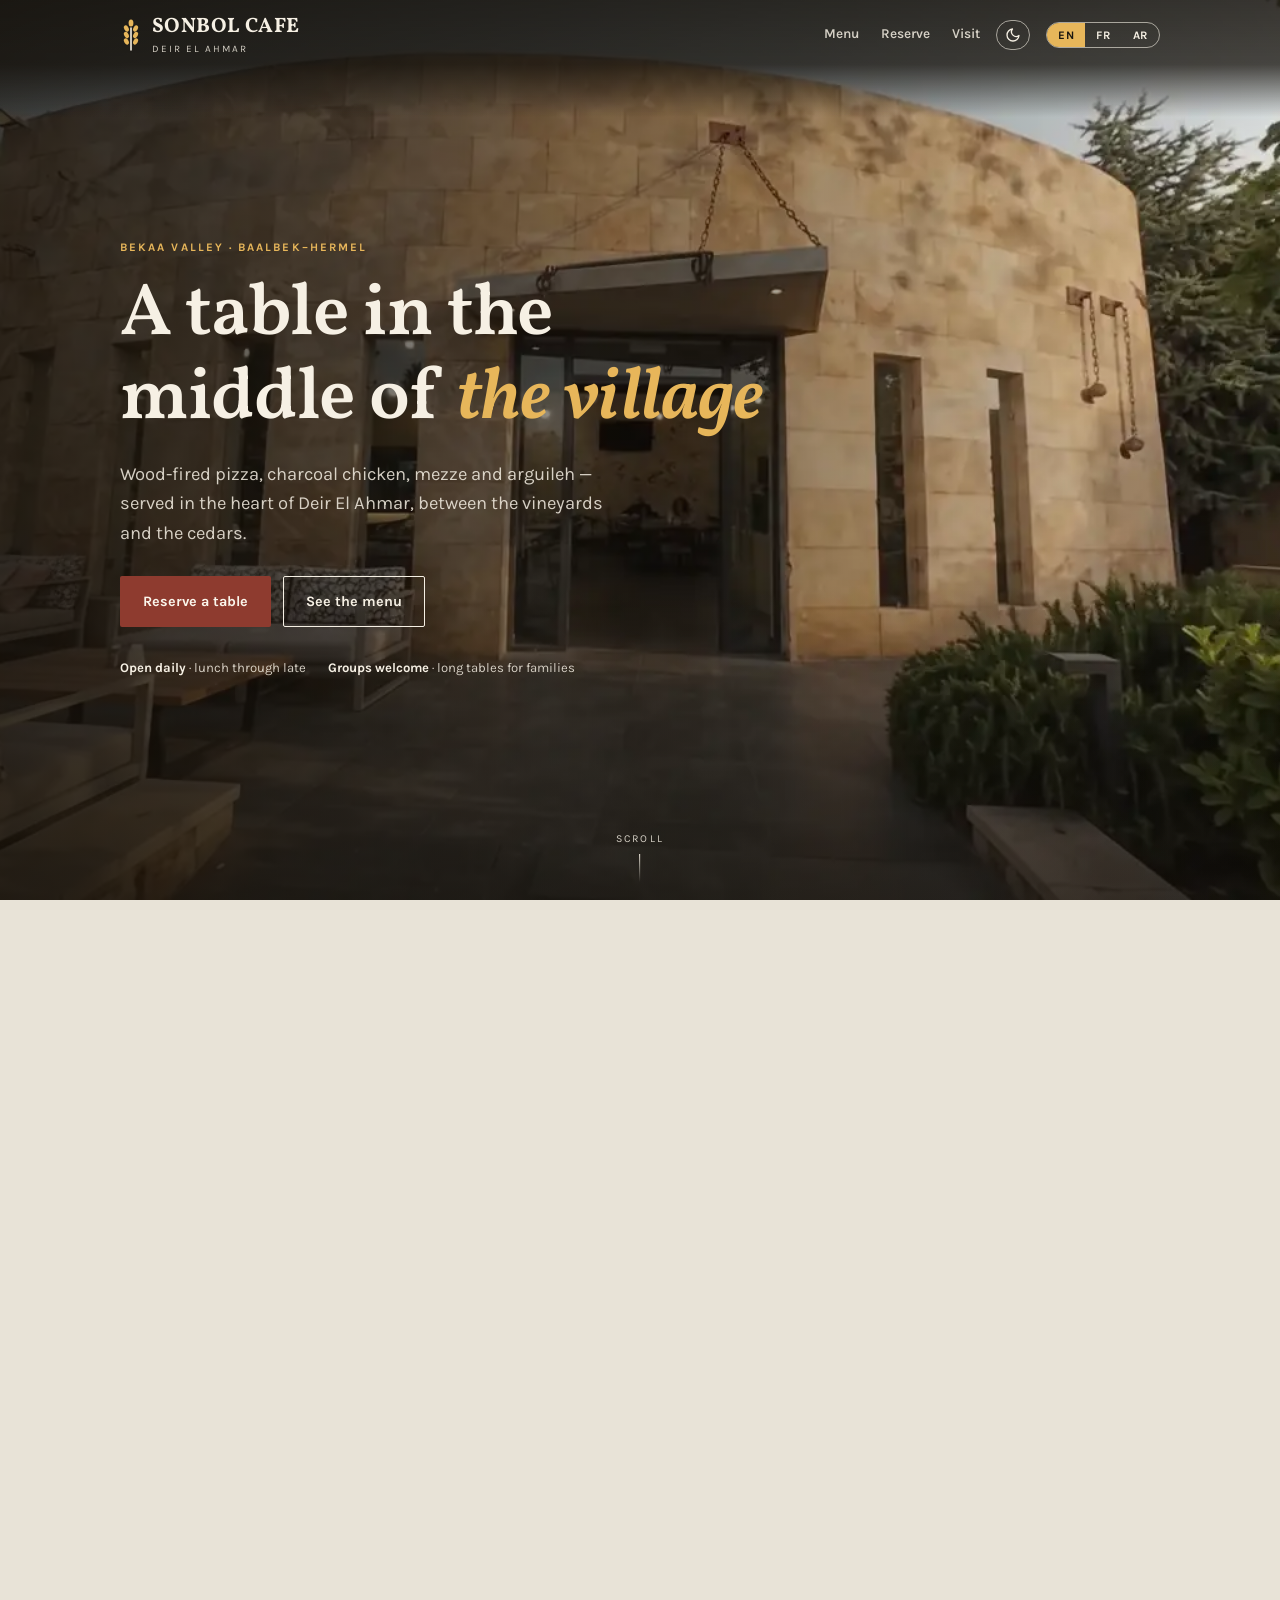
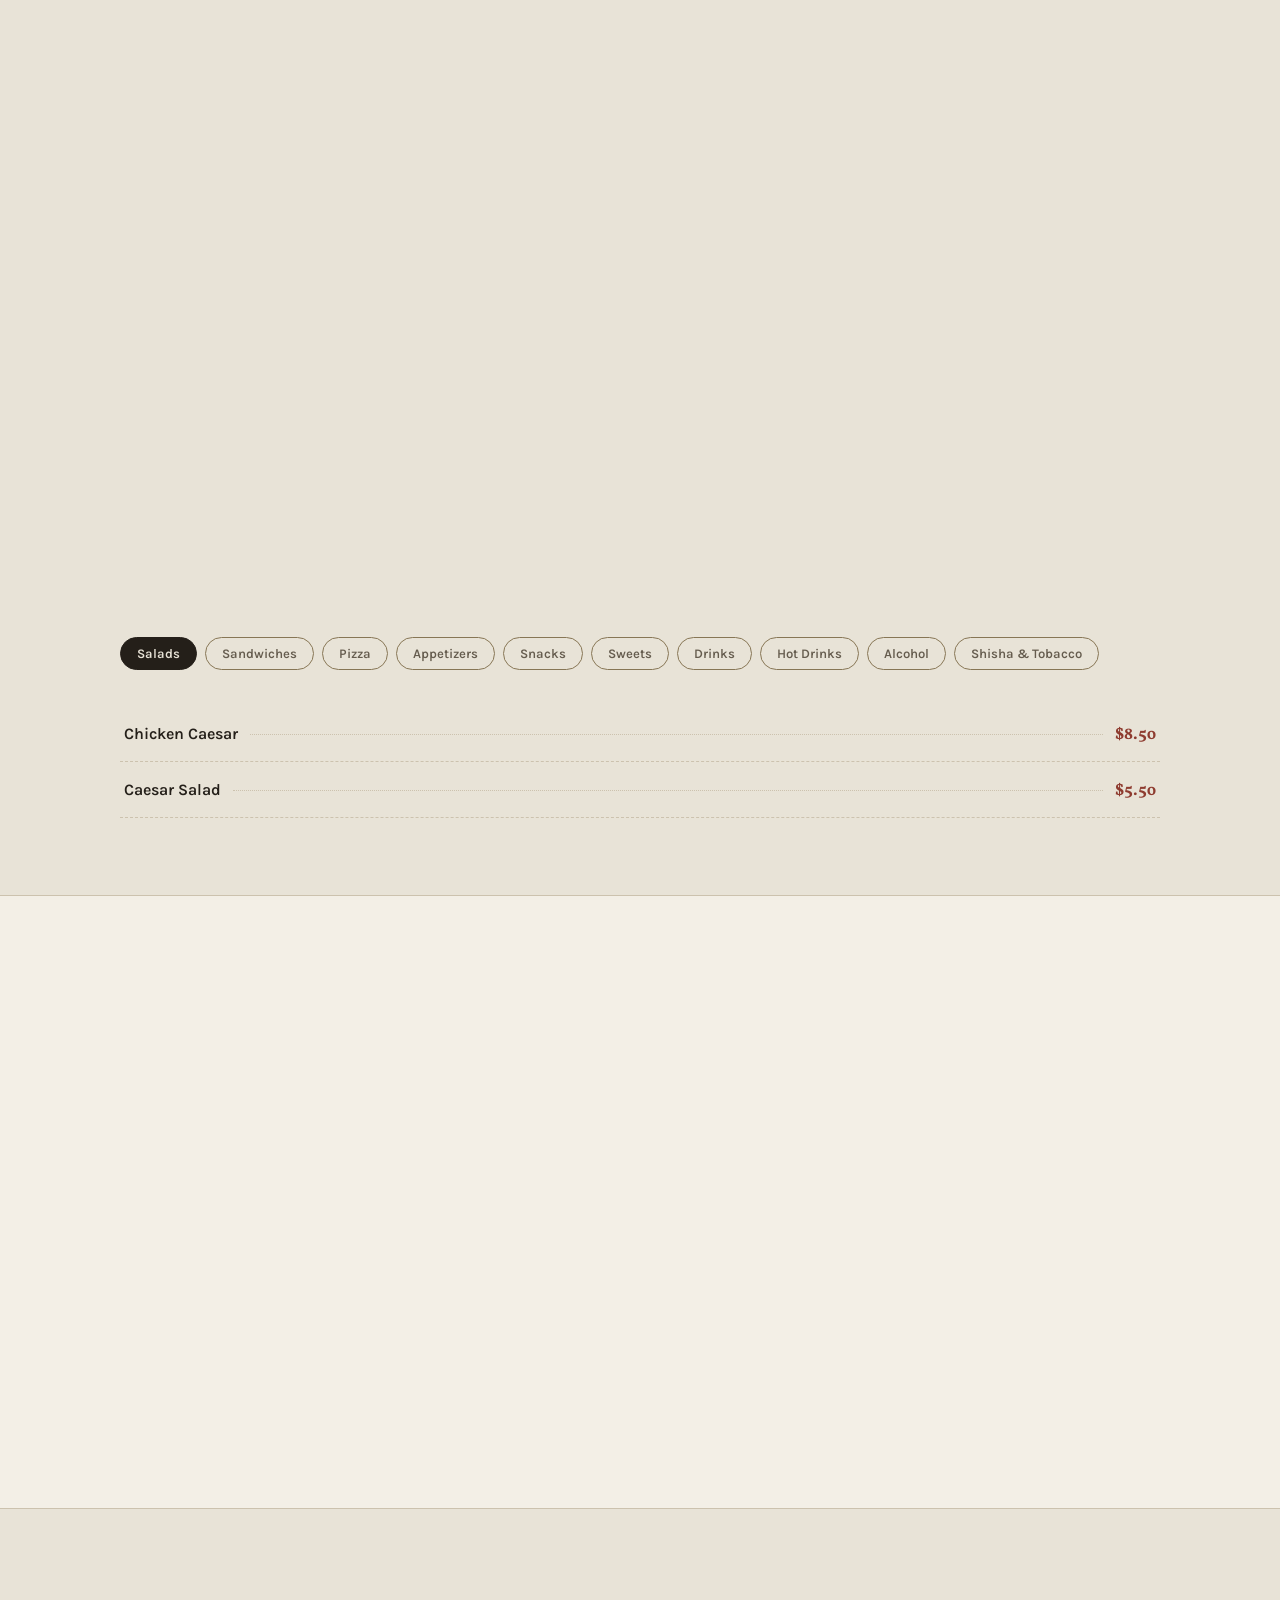
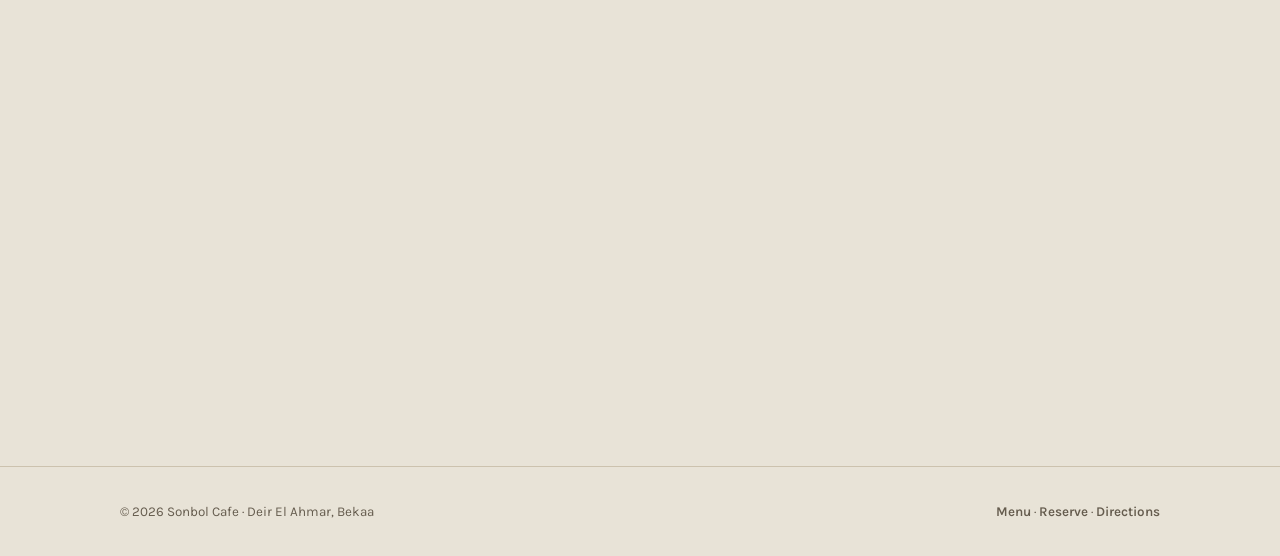
==== commit 5255bf8b: "Remove La Formule Drop the set-menu box under the menu (and its data, renderer and styles), the 'La " ====
--- a/index.html
+++ b/index.html
@@ -354,18 +354,6 @@
   font-variant-numeric:tabular-nums; flex:none;
 }
 
-/* formule */
-.formule{
-  margin-top:40px; background:var(--color-surface-alt); border:1px solid var(--color-border);
-  border-radius:3px; padding:clamp(22px,4vw,36px);
-}
-.formule-head{display:flex; flex-wrap:wrap; align-items:baseline; gap:10px 20px; margin-bottom:6px}
-.formule-head h3{font-size:clamp(1.4rem,3vw,1.9rem)}
-.formule-head .price{font-family:var(--display); font-weight:700; color:var(--color-text-emphasis); font-size:1.3rem; font-variant-numeric:tabular-nums}
-.formule > p{color:var(--color-text-muted); font-size:.92rem; margin-bottom:22px}
-.spread{list-style:none; margin:0; padding:0; display:grid; grid-template-columns:repeat(auto-fill,minmax(160px,1fr)); gap:10px 20px}
-.spread li{display:flex; align-items:center; gap:9px; font-size:.9rem; min-width:0}
-.spread li::before{content:""; width:5px; height:5px; border-radius:50%; background:var(--color-accent); flex:none}
 
 /* ---------- booking ---------- */
 .book-grid{display:grid; grid-template-columns:1fr 1fr; gap:44px; align-items:start}
@@ -472,7 +460,7 @@
       </div>
       <div class="badge-row">
         <span data-i18n="badgeOpen"><b>Open daily</b> · lunch through late</span>
-        <span data-i18n="badgeGroups"><b>Groups welcome</b> · set menu for 4+</span>
+        <span data-i18n="badgeGroups"><b>Groups welcome</b> · long tables for families</span>
       </div>
     </div>
   </div>
@@ -485,15 +473,6 @@
   <div class="wrap">
     <div class="menu-tabs" role="tablist" id="tabs"></div>
     <div id="panels"></div>
-
-    <div class="formule">
-      <div class="formule-head">
-        <h3 data-i18n="formuleTitle">La Formule</h3>
-        <span class="price">$60 <span style="font-weight:400;color:var(--color-text-muted);font-size:.85rem" data-i18n="formuleFor">for 4 · $15 per person</span></span>
-      </div>
-      <p data-i18n="formuleLede">A full village spread brought to the table, with tea or a glass of wine to finish.</p>
-      <ul class="spread" id="spread"></ul>
-    </div>
   </div>
 </section>
 
@@ -503,7 +482,7 @@
       <div>
         <span class="eyebrow" data-i18n="bookEyebrow">Reservations</span>
         <h2 style="font-size:clamp(1.8rem,4vw,2.6rem);margin-block:10px 14px" data-i18n="bookTitle">Hold us a table</h2>
-        <p style="color:var(--color-text-muted)" data-i18n="bookLede">Fill this in and we'll confirm by phone or WhatsApp. For parties over 10, or for La Formule, give us a day's notice if you can.</p>
+        <p style="color:var(--color-text-muted)" data-i18n="bookLede">Fill this in and we'll confirm by phone or WhatsApp. For parties over 10, give us a day's notice if you can.</p>
         <div style="margin-top:26px" class="visit-row">
           <span class="k" data-i18n="bookPhoneK">Or call us directly</span>
           <div class="copyline">
@@ -548,7 +527,6 @@
             <select id="rarea" name="area">
               <option value="inside" data-i18n="optInside">Inside</option>
               <option value="arguileh" data-i18n="optArg">Arguileh section</option>
-              <option value="formule" data-i18n="optFormule">La Formule (set menu)</option>
             </select>
           </div>
         </div>
@@ -721,20 +699,6 @@
     ]}
 ];
 
-var SPREAD = [
-  {en:'Labneh',fr:'Labneh',ar:'لبنة'},
-  {en:'Jebneh baladiyeh',fr:'Jebneh baladiyeh',ar:'جبنة بلدية'},
-  {en:'Mortadella with olives',fr:'Mortadelle aux olives',ar:'مرتديلا بالزيتون'},
-  {en:'Tolyene',fr:'Tolyene',ar:'طلياني'},
-  {en:'Ach2awen',fr:'Ach2awen',ar:'أشقوان'},
-  {en:'Salame',fr:'Salami',ar:'سلامي'},
-  {en:'Olives',fr:'Olives',ar:'زيتون'},
-  {en:'Eggs with awarma',fr:'Œufs à l’awarma',ar:'بيض بقاورما'},
-  {en:'Jat khodra',fr:'Crudités',ar:'جاط خضرة'},
-  {en:'Brik',fr:'Brik',ar:'بريك'},
-  {en:'Tea or wine',fr:'Thé ou vin',ar:'شاي أو نبيذ'}
-];
-
 var T = {
   en:{},
   fr:{
@@ -745,16 +709,14 @@
     heroLede:'Pizza au feu de bois, poulet au charbon, mezzé et narguilé — au centre de Deir El Ahmar, entre les vignes et les cèdres.',
     ctaBook:'Réserver une table', ctaMenu:'Voir la carte',
     badgeOpen:'<b>Ouvert tous les jours</b> · du déjeuner jusqu’à tard',
-    badgeGroups:'<b>Groupes bienvenus</b> · formule dès 4 personnes',
+    badgeGroups:'<b>Groupes bienvenus</b> · grandes tablées en famille',
     themeLabel:'Mode sombre',
     heroStep:'Entrez, votre table vous attend.', heroScroll:'Défiler',
-    formuleTitle:'La Formule', formuleFor:'pour 4 · 15 $ par personne',
-    formuleLede:'Une table de village complète, servie d’un coup, avec thé ou verre de vin pour finir.',
     bookEyebrow:'Réservations', bookTitle:'Gardez-nous une table',
-    bookLede:'Remplissez ceci et nous confirmons par téléphone ou WhatsApp. Pour plus de 10 personnes, ou pour La Formule, prévenez-nous d’un jour si possible.',
+    bookLede:'Remplissez ceci et nous confirmons par téléphone ou WhatsApp. Pour plus de 10 personnes, prévenez-nous d’un jour si possible.',
     bookPhoneK:'Ou appelez-nous directement', copy:'Copier',
     fName:'Nom', fPhone:'Téléphone', fDate:'Date', fTime:'Heure', fGuests:'Couverts', fArea:'Placement',
-    optInside:'En salle', optArg:'Espace narguilé', optFormule:'La Formule',
+    optInside:'En salle', optArg:'Espace narguilé',
     fNote:'Ce que nous devrions savoir', fSubmit:'Demander cette table',
     fFoot:'Une demande n’est pas une confirmation — nous revenons vers vous pour la valider.',
     okTitle:'Votre demande est prête', okLede:'Envoyez-la sur WhatsApp, ou copiez les détails et appelez. Nous confirmerons la table.',
@@ -776,16 +738,14 @@
     heroLede:'بيتزا على الحطب، فروج على الفحم، مقبلات وأرجيلة — في وسط دير الأحمر، بين الكروم والأرز.',
     ctaBook:'احجز طاولة', ctaMenu:'القائمة',
     badgeOpen:'<b>مفتوح يومياً</b> · من الغداء حتى وقت متأخر',
-    badgeGroups:'<b>أهلاً بالمجموعات</b> · قائمة محددة من ٤ أشخاص',
+    badgeGroups:'<b>أهلاً بالمجموعات</b> · طاولات طويلة للعائلات',
     themeLabel:'الوضع الداكن',
     heroStep:'تفضّلوا، طاولتكم جاهزة.', heroScroll:'مرّر للأسفل',
-    formuleTitle:'الفورمول', formuleFor:'لأربعة أشخاص · ١٥$ للشخص',
-    formuleLede:'سفرة ضيعة كاملة تُقدَّم على الطاولة، مع شاي أو كأس نبيذ في الختام.',
     bookEyebrow:'الحجوزات', bookTitle:'احجز طاولتك',
-    bookLede:'املأ هذه الخانات ونؤكد لك عبر الهاتف أو واتساب. للمجموعات فوق العشرة، أو للفورمول، أعلمنا قبل يوم إن أمكن.',
+    bookLede:'املأ هذه الخانات ونؤكد لك عبر الهاتف أو واتساب. للمجموعات فوق العشرة، أعلمنا قبل يوم إن أمكن.',
     bookPhoneK:'أو اتصل بنا مباشرة', copy:'نسخ',
     fName:'الاسم', fPhone:'الهاتف', fDate:'التاريخ', fTime:'الوقت', fGuests:'عدد الأشخاص', fArea:'الجلسة',
-    optInside:'في الداخل', optArg:'قسم الأرجيلة', optFormule:'الفورمول',
+    optInside:'في الداخل', optArg:'قسم الأرجيلة',
     fNote:'ملاحظات', fSubmit:'اطلب هذه الطاولة',
     fFoot:'الطلب ليس تأكيداً — سنعاود الاتصال بك لتثبيت الحجز.',
     okTitle:'طلبك جاهز للإرسال', okLede:'أرسله عبر واتساب، أو انسخ التفاصيل واتصل. سنؤكد لك الطاولة.',
@@ -862,8 +822,6 @@
     panels.appendChild(p);
   });
 
-  var sp = document.getElementById('spread');
-  sp.innerHTML = SPREAD.map(function(s){ return '<li>'+s[lang]+'</li>'; }).join('');
 }
 
 function selectTab(id){
@@ -926,8 +884,7 @@
 };
 var AREA = {
   inside:{en:'Inside',fr:'En salle',ar:'في الداخل'},
-  arguileh:{en:'Arguileh section',fr:'Espace narguilé',ar:'قسم الأرجيلة'},
-  formule:{en:'La Formule (set menu)',fr:'La Formule',ar:'الفورمول'}
+  arguileh:{en:'Arguileh section',fr:'Espace narguilé',ar:'قسم الأرجيلة'}
 };
 
 var form = document.getElementById('resform');
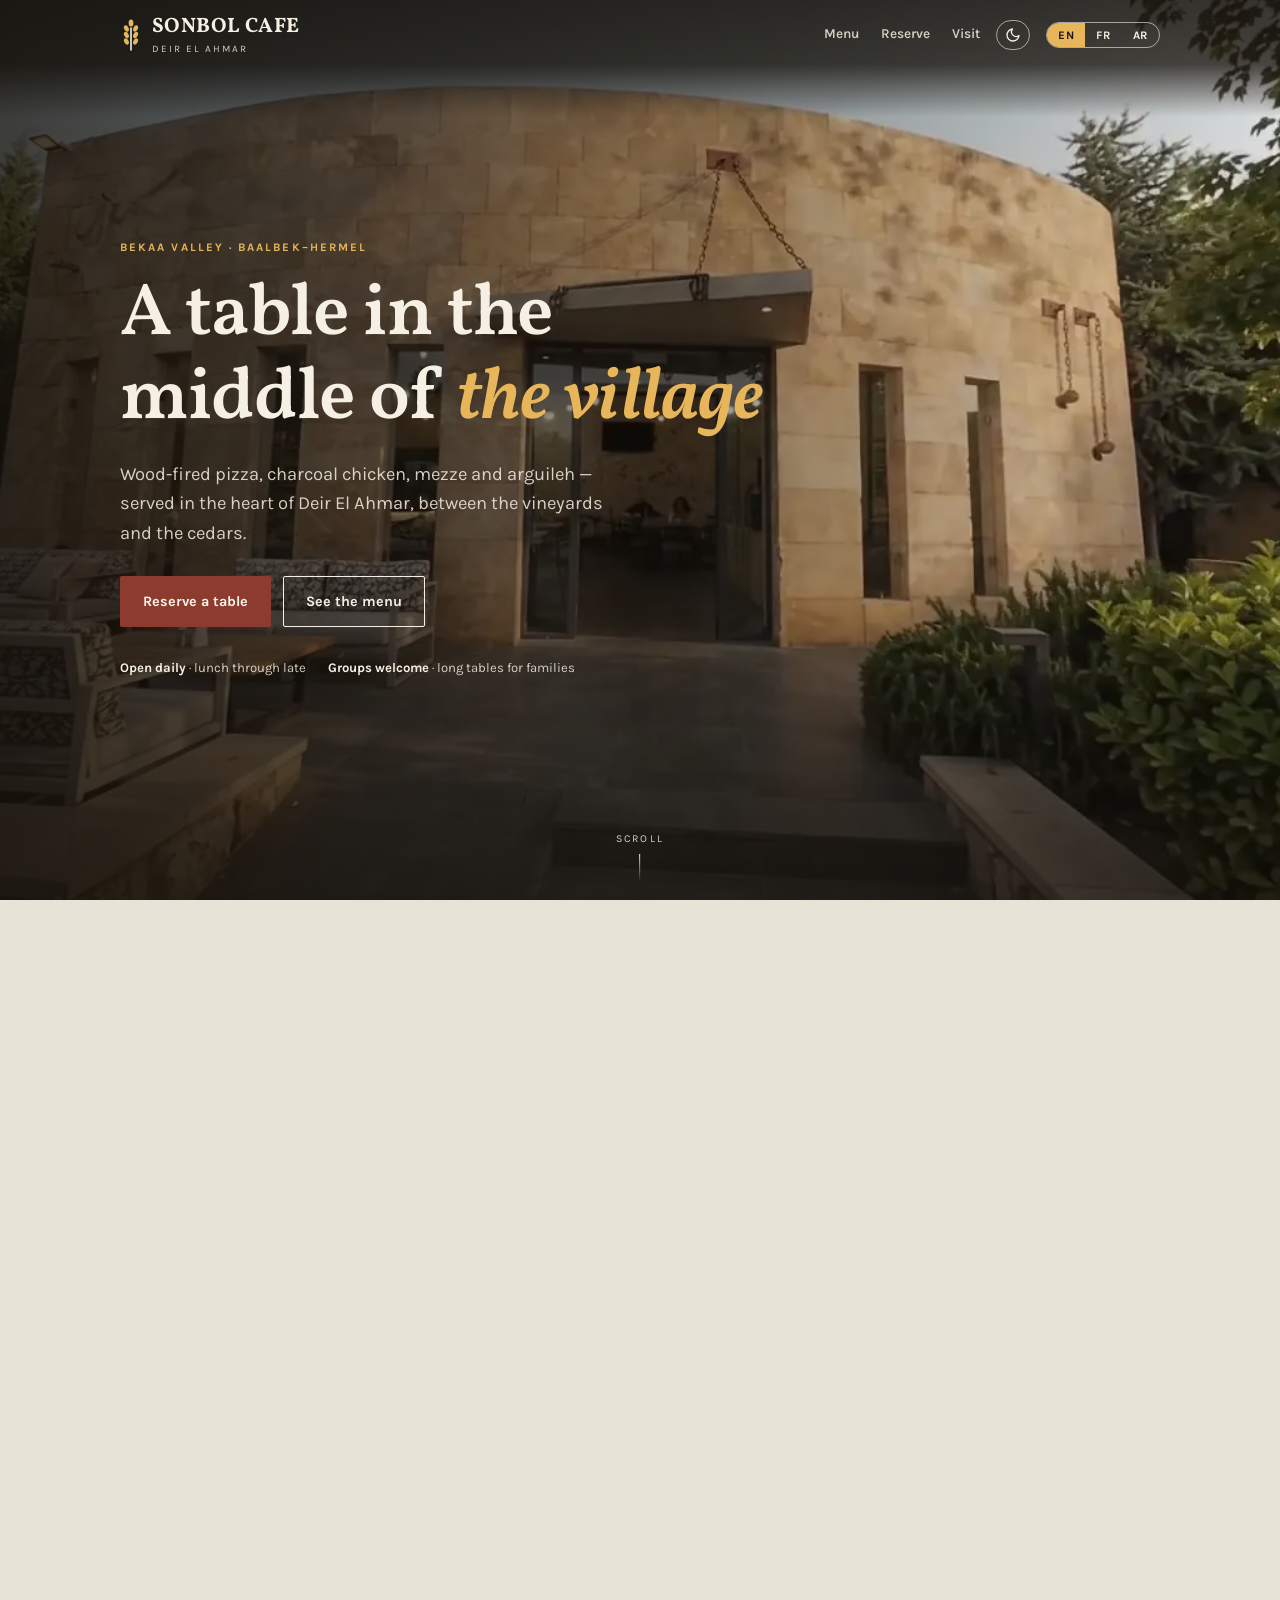
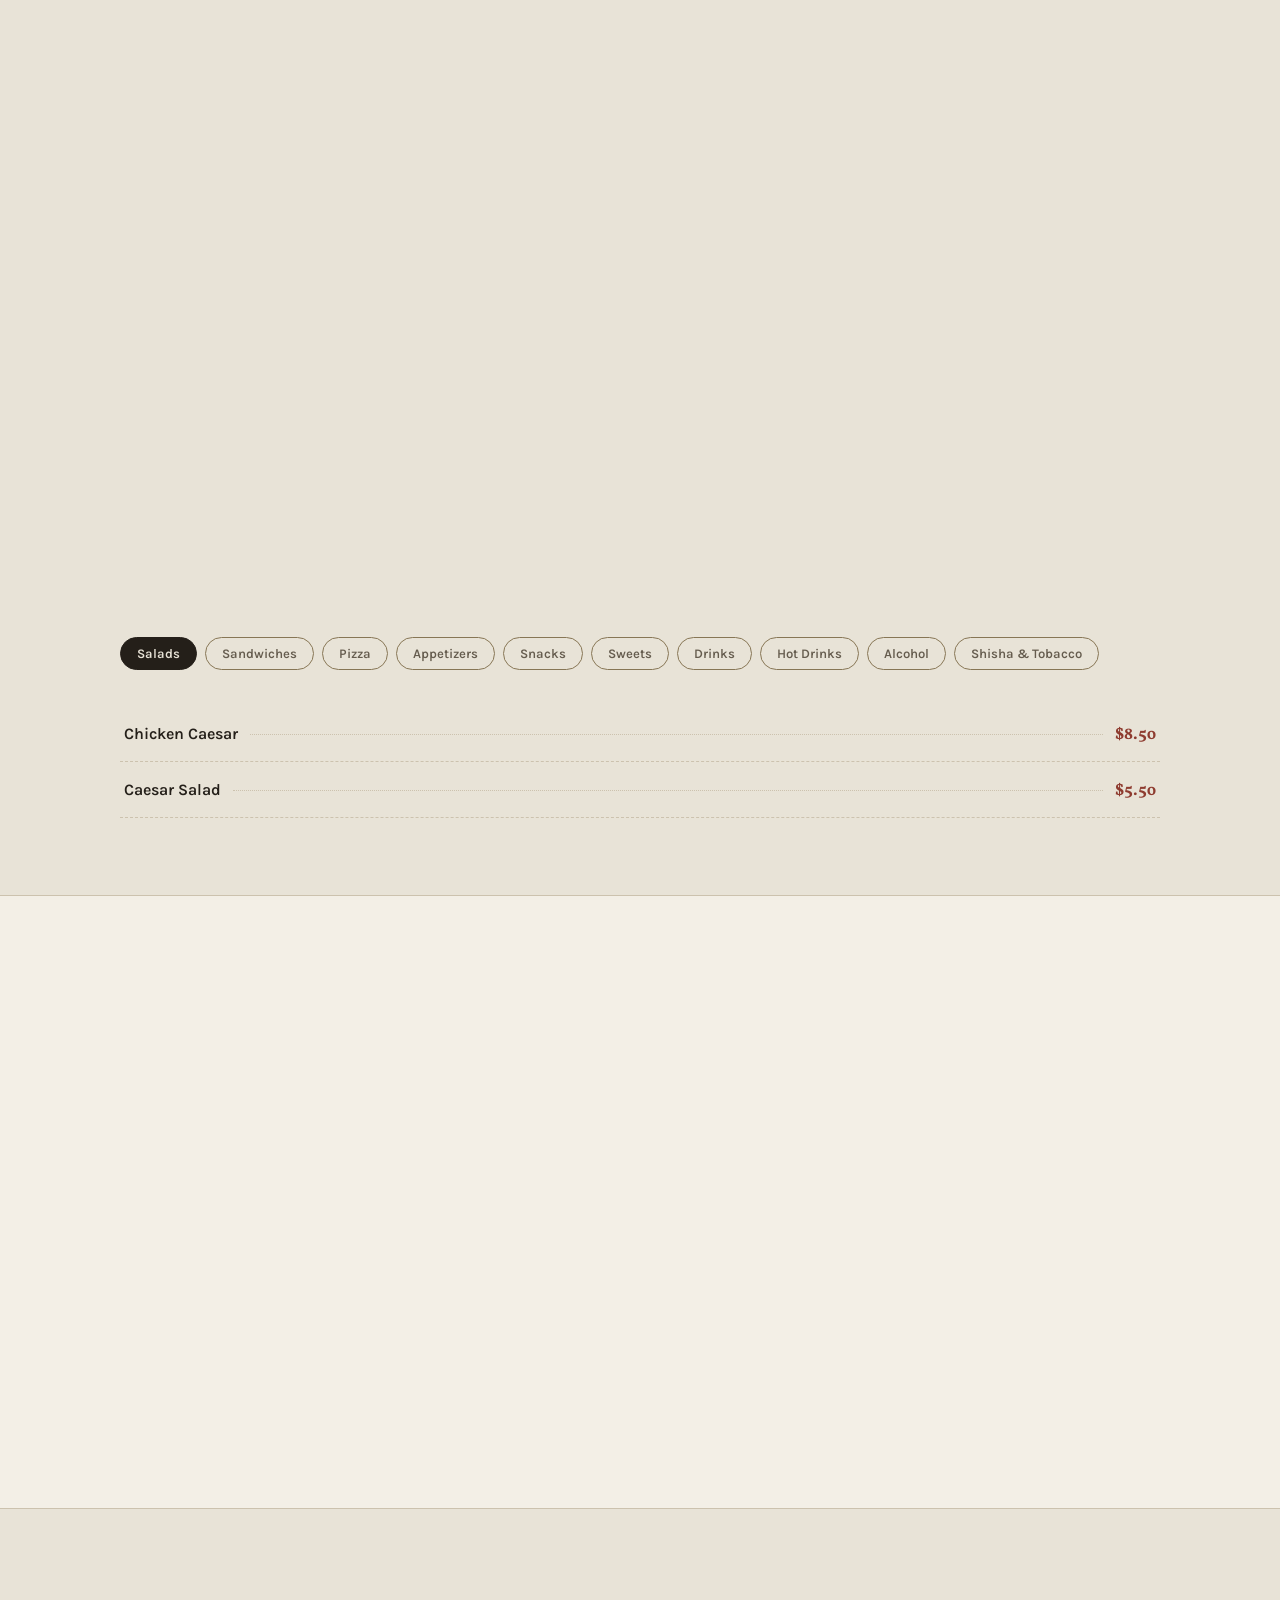
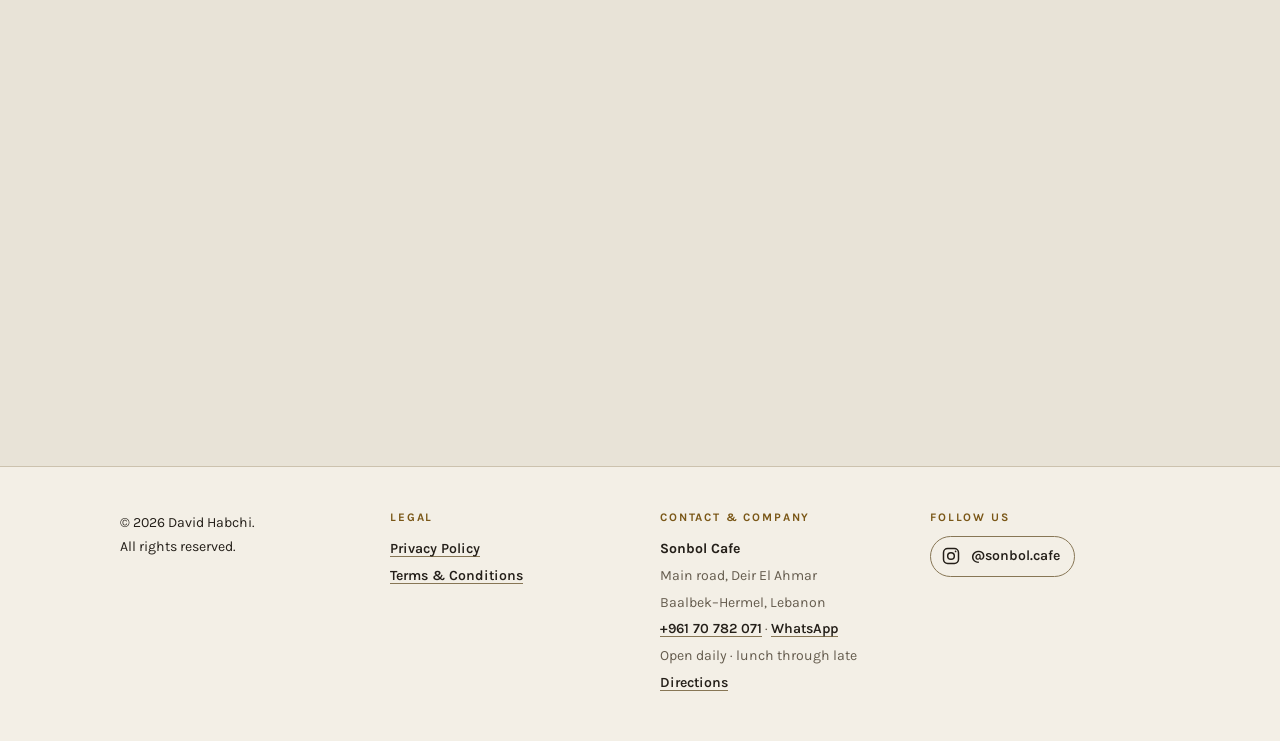
==== commit 91145aa8: "New footer, Privacy Policy and Terms pages; shared theme file Footer, in order: copyright (© David H" ====
--- a/index.html
+++ b/index.html
@@ -9,7 +9,11 @@
 <link rel="preload" as="font" type="font/woff2" href="assets/fonts/karla-var-latin.woff2" crossorigin>
 <!-- without scripts nothing switches the header out of its over-the-video look, so let it scroll away with the video -->
 <noscript><style>html #bar{position:absolute}</style></noscript>
+<!-- theme:start -->
 <style>
+/* Shared by every page: brand fonts and the theme tokens.
+   Check contrast after changing colours:  python3 tools/check-contrast.py */
+
 @font-face{font-family:'Karla';font-style:normal;font-weight:400;font-display:swap;src:url(assets/fonts/karla-var-latin-ext.woff2) format('woff2');unicode-range:U+0100-02BA, U+02BD-02C5, U+02C7-02CC, U+02CE-02D7, U+02DD-02FF, U+0304, U+0308, U+0329, U+1D00-1DBF, U+1E00-1E9F, U+1EF2-1EFF, U+2020, U+20A0-20AB, U+20AD-20C4, U+2113, U+2C60-2C7F, U+A720-A7FF}
 @font-face{font-family:'Karla';font-style:normal;font-weight:400;font-display:swap;src:url(assets/fonts/karla-var-latin.woff2) format('woff2');unicode-range:U+0000-00FF, U+0131, U+0152-0153, U+02BB-02BC, U+02C6, U+02DA, U+02DC, U+0304, U+0308, U+0329, U+2000-206F, U+20AC, U+2122, U+2191, U+2193, U+2212, U+2215, U+FEFF, U+FFFD}
 @font-face{font-family:'Karla';font-style:normal;font-weight:600;font-display:swap;src:url(assets/fonts/karla-var-latin-ext.woff2) format('woff2');unicode-range:U+0100-02BA, U+02BD-02C5, U+02C7-02CC, U+02CE-02D7, U+02DD-02FF, U+0304, U+0308, U+0329, U+1D00-1DBF, U+1E00-1E9F, U+1EF2-1EFF, U+2020, U+20A0-20AB, U+20AD-20C4, U+2113, U+2C60-2C7F, U+A720-A7FF}
@@ -28,13 +32,7 @@
 @font-face{font-family:'Vollkorn';font-style:normal;font-weight:600;font-display:swap;src:url(assets/fonts/vollkorn-var-latin.woff2) format('woff2');unicode-range:U+0000-00FF, U+0131, U+0152-0153, U+02BB-02BC, U+02C6, U+02DA, U+02DC, U+0304, U+0308, U+0329, U+2000-206F, U+20AC, U+2122, U+2191, U+2193, U+2212, U+2215, U+FEFF, U+FFFD}
 @font-face{font-family:'Vollkorn';font-style:normal;font-weight:700;font-display:swap;src:url(assets/fonts/vollkorn-var-latin-ext.woff2) format('woff2');unicode-range:U+0100-02BA, U+02BD-02C5, U+02C7-02CC, U+02CE-02D7, U+02DD-02FF, U+0304, U+0308, U+0329, U+1D00-1DBF, U+1E00-1E9F, U+1EF2-1EFF, U+2020, U+20A0-20AB, U+20AD-20C4, U+2113, U+2C60-2C7F, U+A720-A7FF}
 @font-face{font-family:'Vollkorn';font-style:normal;font-weight:700;font-display:swap;src:url(assets/fonts/vollkorn-var-latin.woff2) format('woff2');unicode-range:U+0000-00FF, U+0131, U+0152-0153, U+02BB-02BC, U+02C6, U+02DA, U+02DC, U+0304, U+0308, U+0329, U+2000-206F, U+20AC, U+2122, U+2191, U+2193, U+2212, U+2215, U+FEFF, U+FFFD}
-</style>
-</head>
-<body>
-
-<style>
-/* Layout: one continuous scroll through stone-coloured bands — hero, table, menu, booking, visit.
-   A wheat stalk (sonbol) rules the section breaks. Menu is a sticky-tab ledger, not cards. */
+
 /* ===================== THEME SYSTEM =====================
    Three layers:
    1. Palette  – raw brand colours. Components never use these directly.
@@ -153,6 +151,14 @@
   --color-on-media-accent:var(--palette-soot);
   --color-media-border:rgb(246 240 228 / .6);
 }
+</style>
+<!-- theme:end -->
+</head>
+<body>
+
+<style>
+/* Layout: one continuous scroll through stone-coloured bands — hero, table, menu, booking, visit.
+   A wheat stalk (sonbol) rules the section breaks. Menu is a sticky-tab ledger, not cards. */
 
 *{box-sizing:border-box}
 html{scroll-padding-top:calc(env(safe-area-inset-top,0px) + 72px)}
@@ -398,10 +404,18 @@
 .copybtn:hover{border-color:var(--color-focus); color:var(--color-text)}
 
 /* footer */
-footer{border-top:1px solid var(--color-border); padding-block:34px; font-size:.84rem; color:var(--color-text-muted)}
-.foot-in{display:flex; flex-wrap:wrap; gap:16px 28px; align-items:center; justify-content:space-between}
-.foot-in a{text-decoration:none; font-weight:600}
-.foot-in a:hover{color:var(--color-text-accent)}
+.site-foot{background:var(--color-surface); border-top:1px solid var(--color-border); padding-block:44px; font-size:.88rem; color:var(--color-text-muted)}
+/* columns read in order: copyright, legal, contact & company, socials */
+.foot-grid{display:grid; grid-template-columns:repeat(auto-fit,minmax(190px,1fr)); gap:30px 40px; align-items:start}
+.foot-h{font-family:var(--body); font-size:.72rem; font-weight:700; letter-spacing:.16em; text-transform:uppercase; color:var(--color-text-accent); margin-bottom:12px}
+html[dir="rtl"] .foot-h{letter-spacing:0; font-family:var(--arabic)}
+.foot-copy{color:var(--color-text); line-height:1.7}
+.foot-list{list-style:none; margin:0; padding:0; font-style:normal; line-height:1.9}
+.foot-list b{color:var(--color-text)}
+.site-foot a{color:var(--color-text); font-weight:600; text-decoration:underline; text-decoration-color:var(--color-border-control); text-underline-offset:3px}
+.site-foot a:hover{color:var(--color-text-accent); text-decoration-color:currentColor}
+.social{display:inline-flex; align-items:center; gap:10px; padding:8px 14px 8px 10px; border:1px solid var(--color-border-control); border-radius:999px; text-decoration:none!important}
+.social:hover{border-color:var(--color-focus)}
 
 @media (prefers-reduced-motion:reduce){*{animation:none!important; transition:none!important}.btn:hover{transform:none}}
 </style>
@@ -486,7 +500,7 @@
         <div style="margin-top:26px" class="visit-row">
           <span class="k" data-i18n="bookPhoneK">Or call us directly</span>
           <div class="copyline">
-            <span class="v" id="phone2">+961 70 782 071</span>
+            <span class="v" id="phone2" dir="ltr">+961 70 782 071</span>
             <button type="button" class="copybtn" data-copy="+96170782071" data-i18n="copy">Copy</button>
           </div>
         </div>
@@ -579,7 +593,7 @@
         <div class="visit-row">
           <span class="k" data-i18n="vPhone">Phone &amp; WhatsApp</span>
           <div class="copyline">
-            <span class="v">+961 70 782 071</span>
+            <span class="v" dir="ltr">+961 70 782 071</span>
             <button type="button" class="copybtn" data-copy="+96170782071" data-i18n="copy">Copy</button>
           </div>
         </div>
@@ -601,10 +615,35 @@
 </section>
 </main>
 
-<footer>
-  <div class="wrap foot-in">
-    <span>© <span id="yr">2026</span> Sonbol Cafe · Deir El Ahmar, Bekaa</span>
-    <span><a href="#menu" data-i18n="navMenu">Menu</a> · <a href="#book" data-i18n="navBook">Reserve</a> · <a href="https://maps.google.com/?cid=10095242434537142898" target="_blank" rel="noopener" data-i18n="footMap">Directions</a></span>
+<footer class="site-foot">
+  <div class="wrap foot-grid">
+    <div class="foot-col">
+      <p class="foot-copy"><span dir="ltr">&copy; <span id="yr">2026</span> David Habchi.</span><br><span data-i18n="footRights">All rights reserved.</span></p>
+    </div>
+    <nav class="foot-col" aria-labelledby="footLegalH">
+      <h2 class="foot-h" id="footLegalH" data-i18n="footLegal">Legal</h2>
+      <ul class="foot-list">
+        <li><a href="privacy.html" data-i18n="footPrivacy">Privacy Policy</a></li>
+        <li><a href="terms.html" data-i18n="footTerms">Terms &amp; Conditions</a></li>
+      </ul>
+    </nav>
+    <div class="foot-col">
+      <h2 class="foot-h" data-i18n="footContact">Contact &amp; company</h2>
+      <address class="foot-list">
+        <b>Sonbol Cafe</b><br>
+        <span data-i18n="vWhereV">Main road, Deir El Ahmar<br>Baalbek–Hermel, Lebanon</span><br>
+        <a href="tel:+96170782071" dir="ltr">+961 70 782 071</a> · <a href="https://wa.me/96170782071" target="_blank" rel="noopener">WhatsApp</a><br>
+        <span data-i18n="vHoursV">Open daily · lunch through late</span><br>
+        <a href="https://maps.google.com/?cid=10095242434537142898" target="_blank" rel="noopener" data-i18n="footMap">Directions</a>
+      </address>
+    </div>
+    <div class="foot-col">
+      <h2 class="foot-h" data-i18n="footFollow">Follow us</h2>
+      <a class="social" href="https://www.instagram.com/sonbol.cafe/" target="_blank" rel="noopener">
+        <svg width="20" height="20" viewBox="0 0 24 24" fill="none" stroke="currentColor" stroke-width="1.8" aria-hidden="true"><rect x="3" y="3" width="18" height="18" rx="5"/><circle cx="12" cy="12" r="4"/><circle cx="17.5" cy="6.5" r="1" fill="currentColor" stroke="none"/></svg>
+        <span dir="ltr"><span class="sr-only">Instagram </span>@sonbol.cafe</span>
+      </a>
+    </div>
   </div>
 </footer>
 
@@ -728,7 +767,9 @@
     vWhereV:'Route principale, Deir El Ahmar<br>Baalbek–Hermel, Liban',
     vHours:'Horaires', vHoursV:'Tous les jours · du déjeuner jusqu’à tard',
     vGood:'Bon à savoir', vGoodV:'Bar complet · narguilé · grands groupes · stationnement dans la rue',
-    footMap:'Itinéraire'
+    footMap:'Itinéraire', footRights:'Tous droits réservés.', footLegal:'Mentions légales',
+    footPrivacy:'Politique de confidentialité', footTerms:'Conditions générales',
+    footContact:'Contact et entreprise', footFollow:'Suivez-nous'
   },
   ar:{
     brandSub:'دير الأحمر',
@@ -757,7 +798,9 @@
     vWhereV:'الطريق العام، دير الأحمر<br>بعلبك–الهرمل، لبنان',
     vHours:'أوقات العمل', vHoursV:'يومياً · من الغداء حتى وقت متأخر',
     vGood:'معلومات مفيدة', vGoodV:'بار كامل · أرجيلة · مجموعات كبيرة · ركن السيارات على الطريق',
-    footMap:'الاتجاهات'
+    footMap:'الاتجاهات', footRights:'جميع الحقوق محفوظة.', footLegal:'معلومات قانونية',
+    footPrivacy:'سياسة الخصوصية', footTerms:'الشروط والأحكام',
+    footContact:'التواصل ومعلومات المطعم', footFollow:'تابعونا'
   }
 };
 
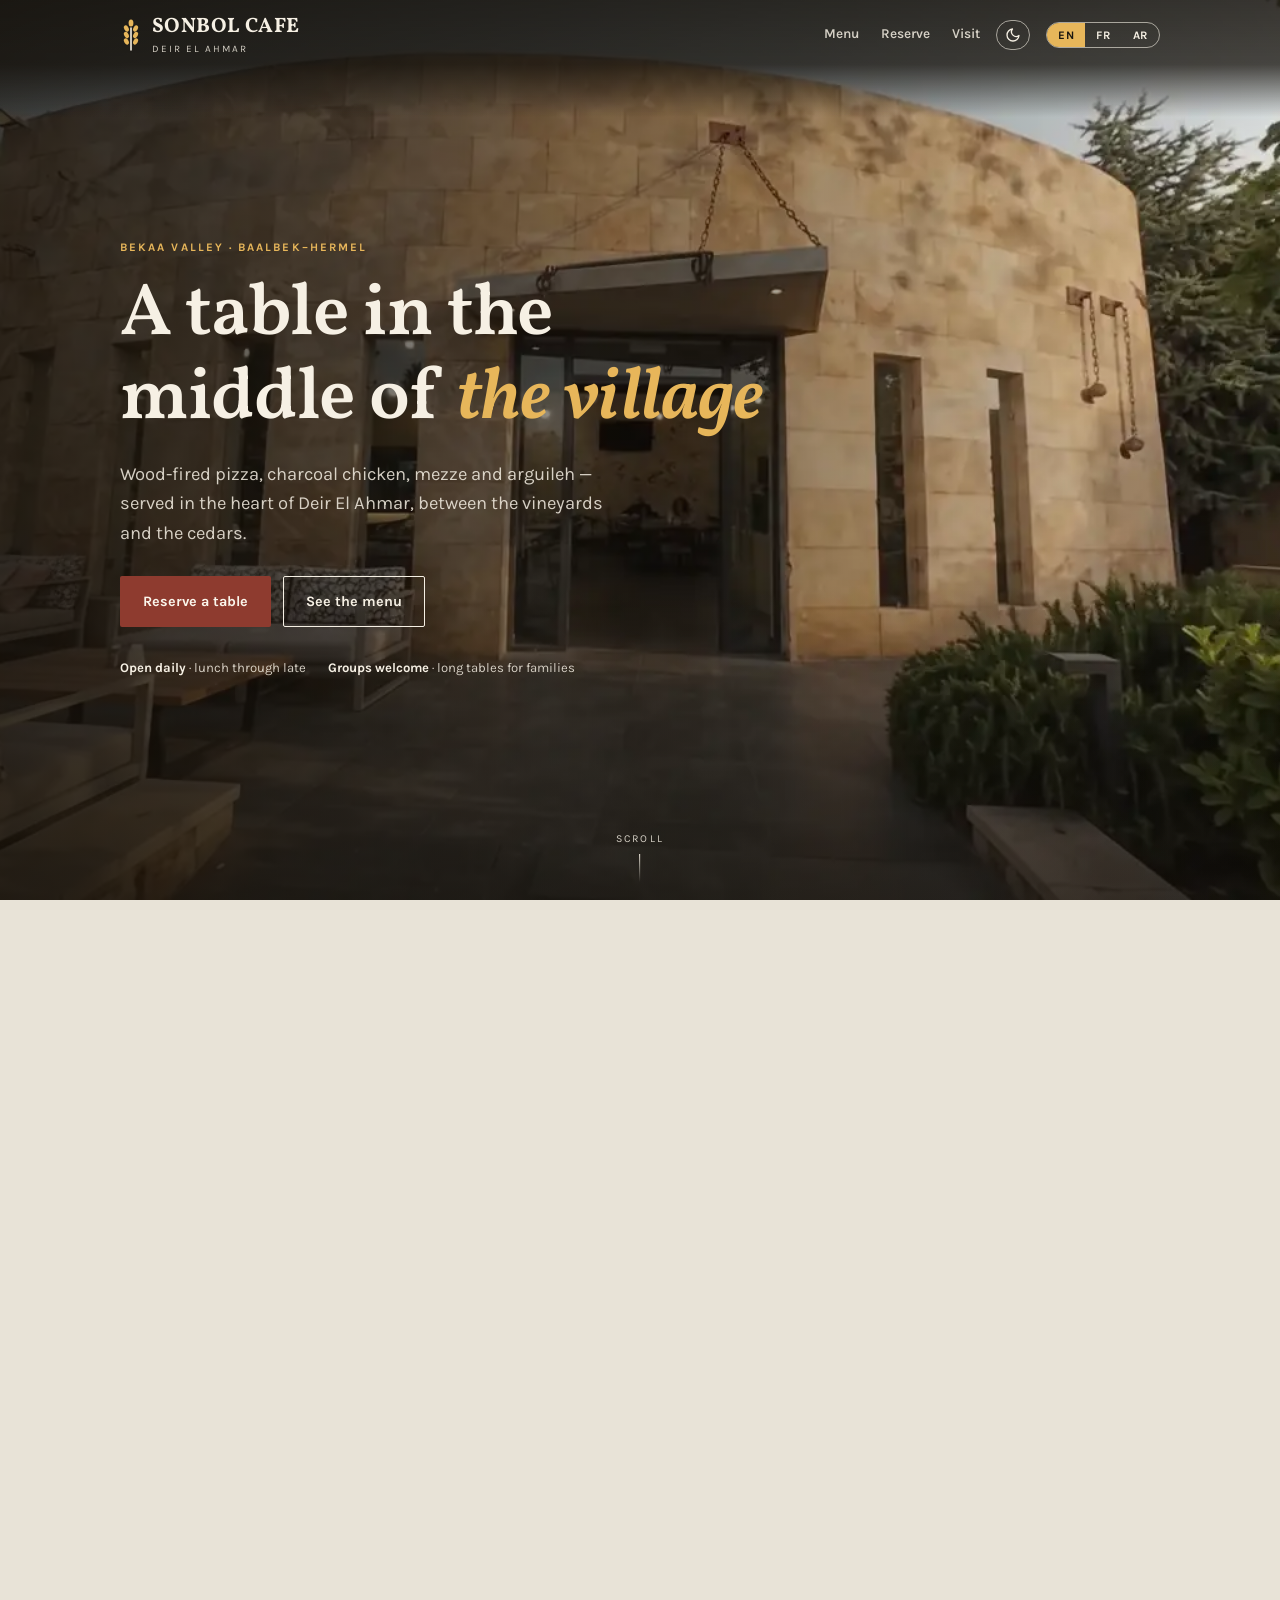
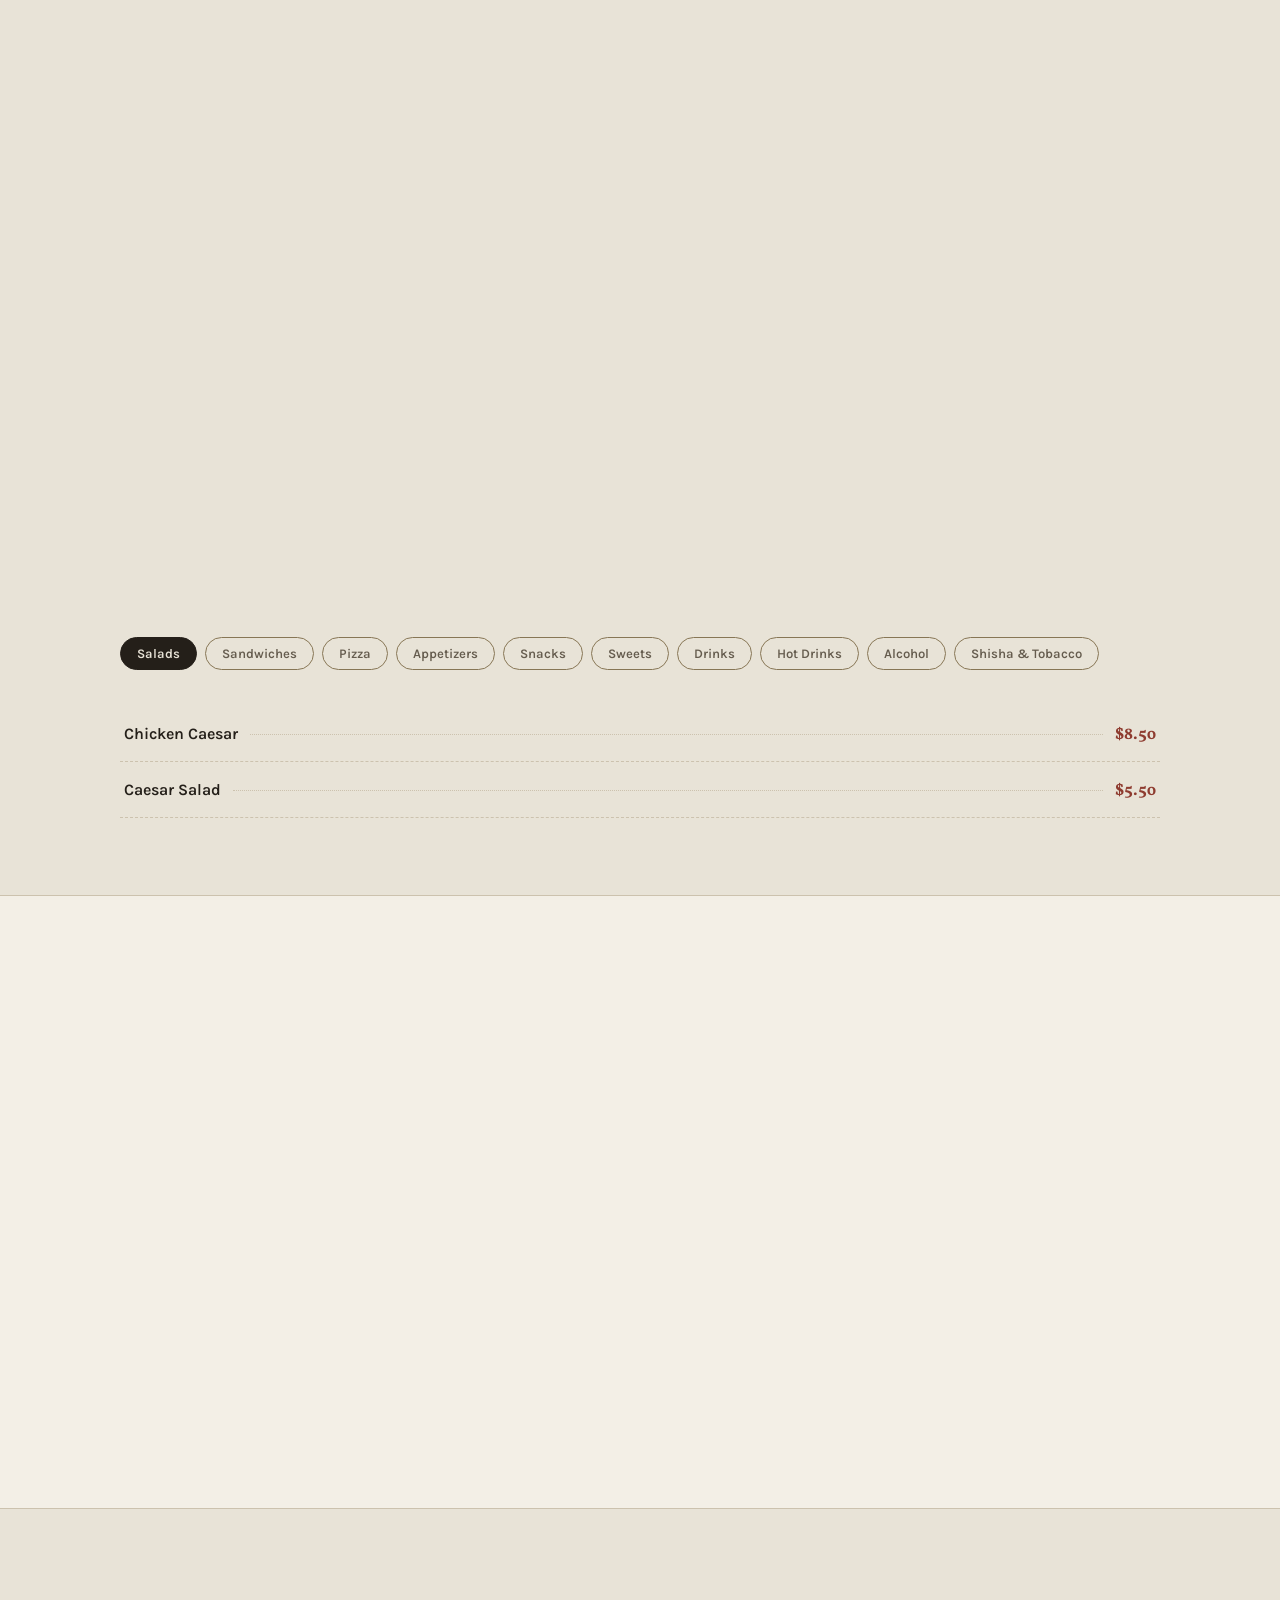
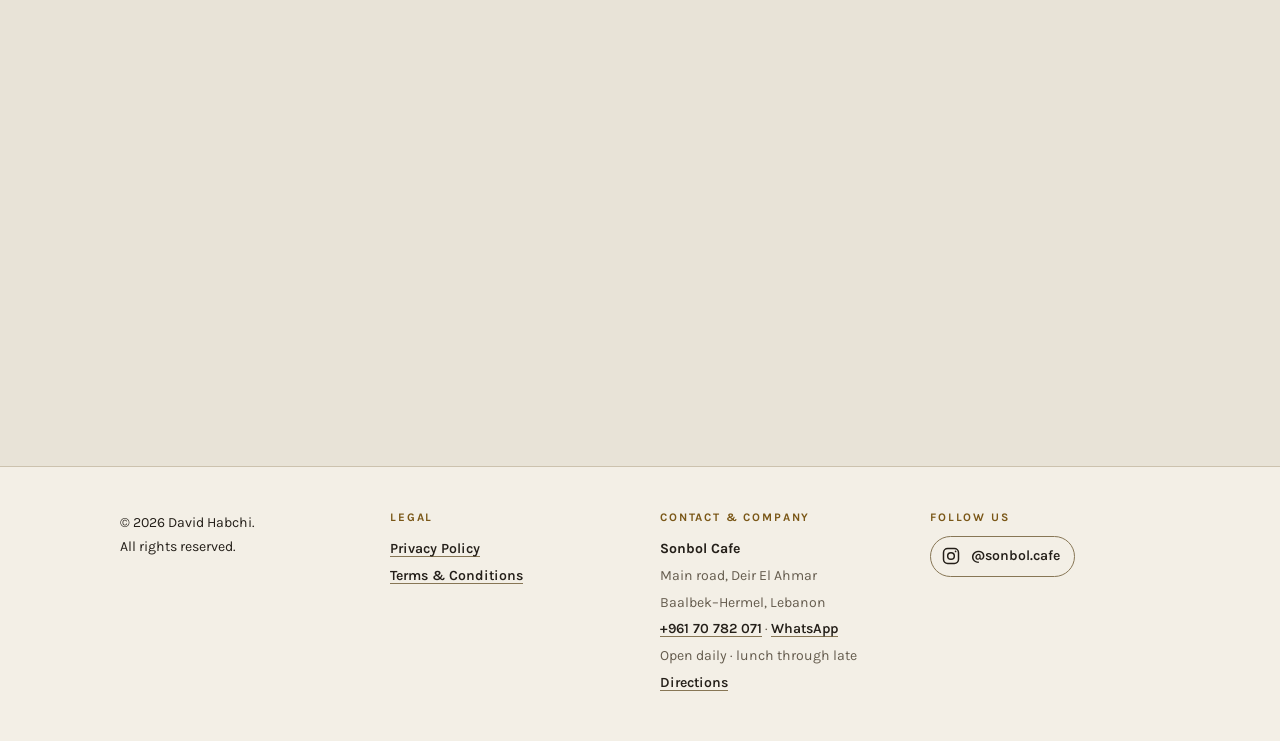
==== commit aad7e1b6: "Prepare for sonbol.cafe - New QR code and both table-card PDFs for https://sonbol.cafe/, now at   er" ====
--- a/index.html
+++ b/index.html
@@ -1,5 +1,6 @@
 <!doctype html>
 <html lang="en"><head><meta charset="utf-8"><meta name="viewport" content="width=device-width,initial-scale=1,viewport-fit=cover"><title>Sonbol Cafe Deir El Ahmar</title>
+<link rel="canonical" href="https://sonbol.cafe/">
 <!-- first frame of the walk-in: the first thing on screen, so fetch it before anything else -->
 <link rel="preload" as="image" href="assets/frames/f001.webp" media="not all and (max-aspect-ratio: 3/4)" fetchpriority="high">
 <link rel="preload" as="image" href="assets/frames-m/f001.webp" media="(max-aspect-ratio: 3/4)" fetchpriority="high">
@@ -540,7 +541,7 @@
             <label for="rarea" data-i18n="fArea">Seating</label>
             <select id="rarea" name="area">
               <option value="inside" data-i18n="optInside">Inside</option>
-              <option value="arguileh" data-i18n="optArg">Arguileh section</option>
+              <option value="terrace" data-i18n="optTerrace">Terrace</option>
             </select>
           </div>
         </div>
@@ -755,7 +756,7 @@
     bookLede:'Remplissez ceci et nous confirmons par téléphone ou WhatsApp. Pour plus de 10 personnes, prévenez-nous d’un jour si possible.',
     bookPhoneK:'Ou appelez-nous directement', copy:'Copier',
     fName:'Nom', fPhone:'Téléphone', fDate:'Date', fTime:'Heure', fGuests:'Couverts', fArea:'Placement',
-    optInside:'En salle', optArg:'Espace narguilé',
+    optInside:'En salle', optTerrace:'Terrasse',
     fNote:'Ce que nous devrions savoir', fSubmit:'Demander cette table',
     fFoot:'Une demande n’est pas une confirmation — nous revenons vers vous pour la valider.',
     okTitle:'Votre demande est prête', okLede:'Envoyez-la sur WhatsApp, ou copiez les détails et appelez. Nous confirmerons la table.',
@@ -786,7 +787,7 @@
     bookLede:'املأ هذه الخانات ونؤكد لك عبر الهاتف أو واتساب. للمجموعات فوق العشرة، أعلمنا قبل يوم إن أمكن.',
     bookPhoneK:'أو اتصل بنا مباشرة', copy:'نسخ',
     fName:'الاسم', fPhone:'الهاتف', fDate:'التاريخ', fTime:'الوقت', fGuests:'عدد الأشخاص', fArea:'الجلسة',
-    optInside:'في الداخل', optArg:'قسم الأرجيلة',
+    optInside:'في الداخل', optTerrace:'التراس',
     fNote:'ملاحظات', fSubmit:'اطلب هذه الطاولة',
     fFoot:'الطلب ليس تأكيداً — سنعاود الاتصال بك لتثبيت الحجز.',
     okTitle:'طلبك جاهز للإرسال', okLede:'أرسله عبر واتساب، أو انسخ التفاصيل واتصل. سنؤكد لك الطاولة.',
@@ -927,7 +928,7 @@
 };
 var AREA = {
   inside:{en:'Inside',fr:'En salle',ar:'في الداخل'},
-  arguileh:{en:'Arguileh section',fr:'Espace narguilé',ar:'قسم الأرجيلة'}
+  terrace:{en:'Terrace',fr:'Terrasse',ar:'التراس'}
 };
 
 var form = document.getElementById('resform');
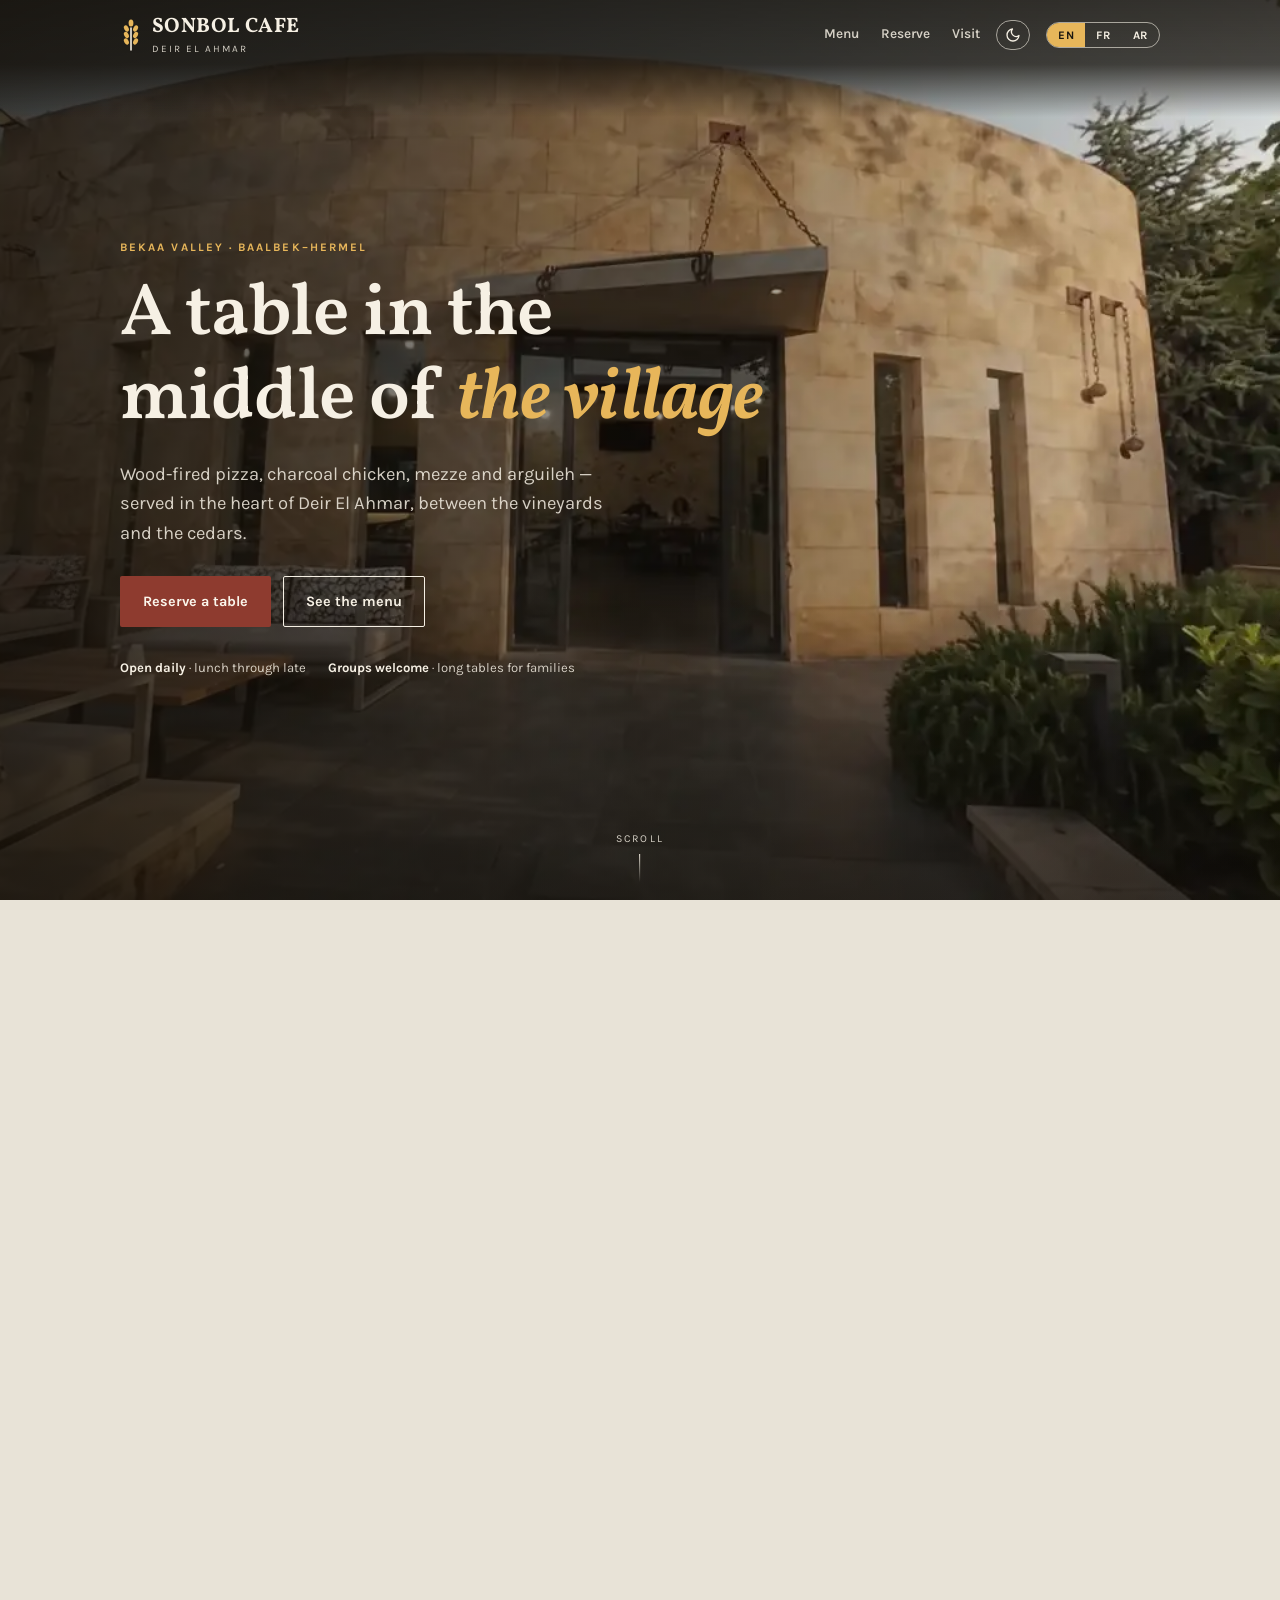
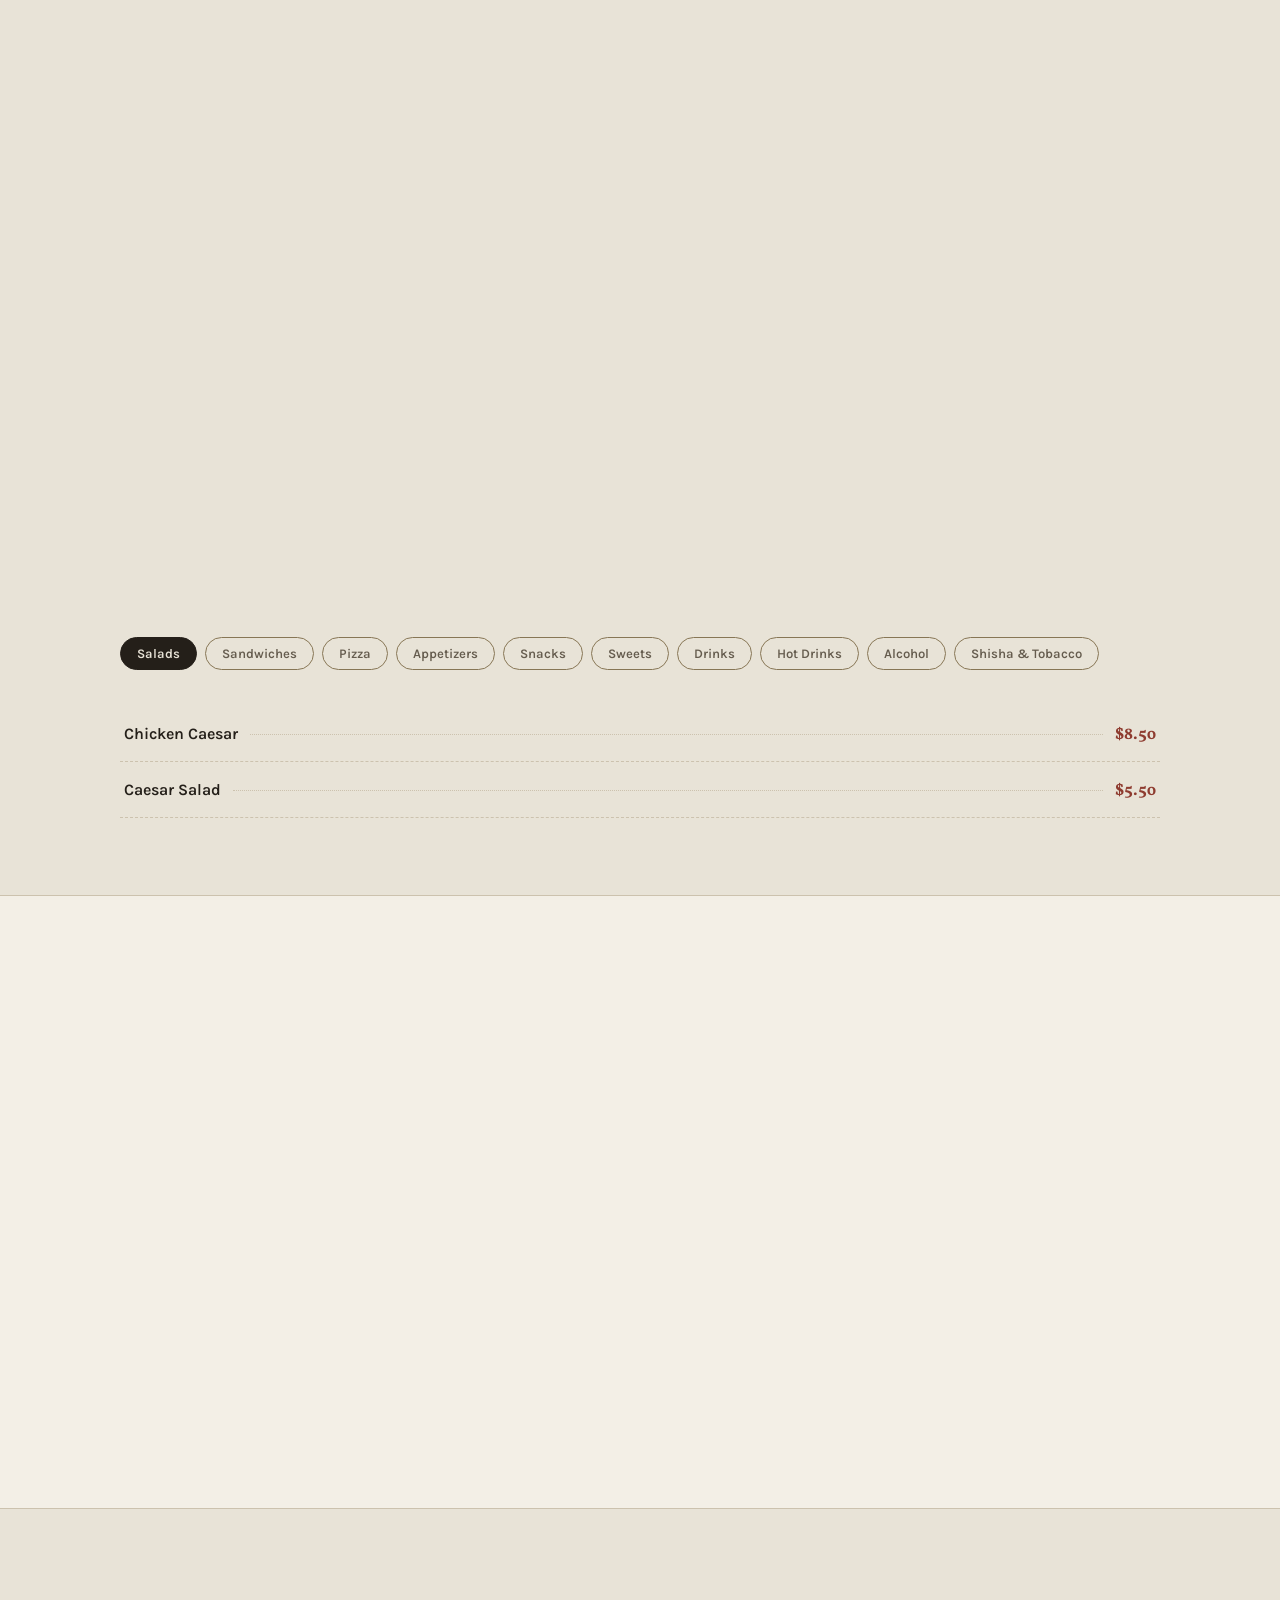
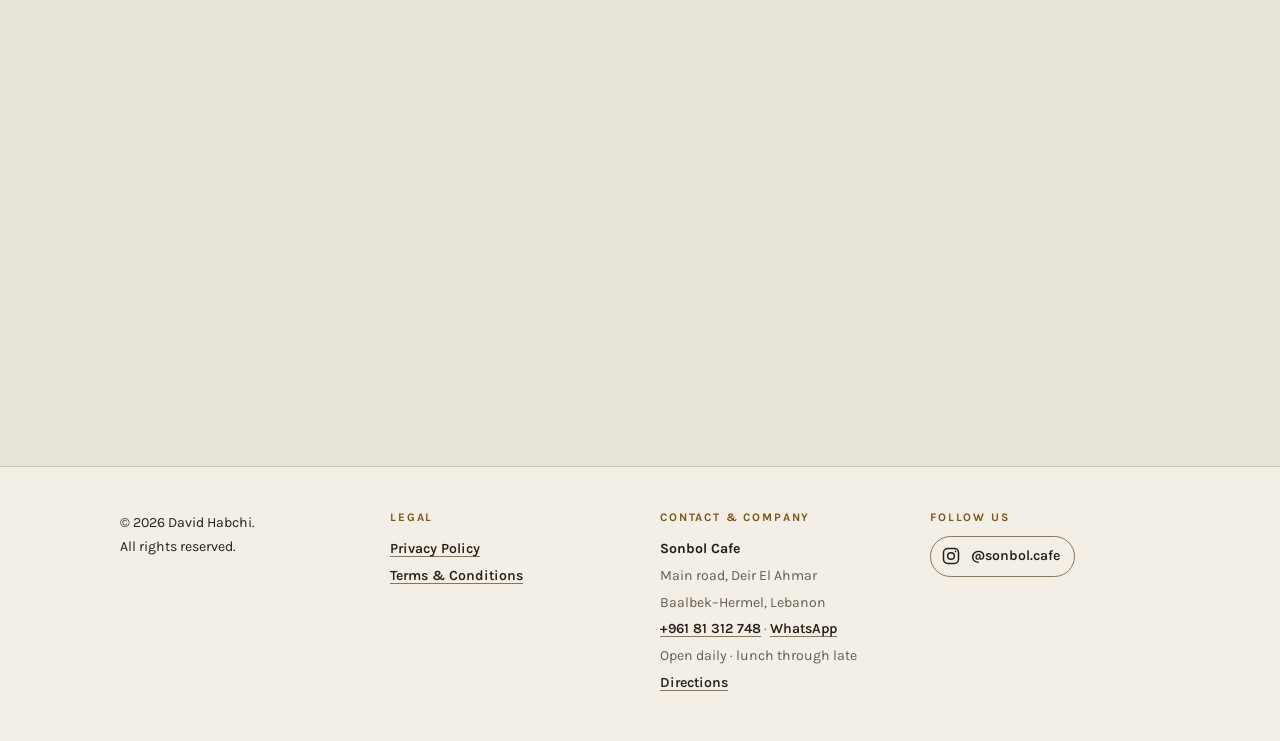
==== commit 6f255c1f: "New restaurant number: +961 81 312 748 Replace +961 70 782 071 everywhere: booking section and visit" ====
--- a/index.html
+++ b/index.html
@@ -501,8 +501,8 @@
         <div style="margin-top:26px" class="visit-row">
           <span class="k" data-i18n="bookPhoneK">Or call us directly</span>
           <div class="copyline">
-            <span class="v" id="phone2" dir="ltr">+961 70 782 071</span>
-            <button type="button" class="copybtn" data-copy="+96170782071" data-i18n="copy">Copy</button>
+            <span class="v" id="phone2" dir="ltr">+961 81 312 748</span>
+            <button type="button" class="copybtn" data-copy="+96181312748" data-i18n="copy">Copy</button>
           </div>
         </div>
       </div>
@@ -594,8 +594,8 @@
         <div class="visit-row">
           <span class="k" data-i18n="vPhone">Phone &amp; WhatsApp</span>
           <div class="copyline">
-            <span class="v" dir="ltr">+961 70 782 071</span>
-            <button type="button" class="copybtn" data-copy="+96170782071" data-i18n="copy">Copy</button>
+            <span class="v" dir="ltr">+961 81 312 748</span>
+            <button type="button" class="copybtn" data-copy="+96181312748" data-i18n="copy">Copy</button>
           </div>
         </div>
         <div class="visit-row">
@@ -633,7 +633,7 @@
       <address class="foot-list">
         <b>Sonbol Cafe</b><br>
         <span data-i18n="vWhereV">Main road, Deir El Ahmar<br>Baalbek–Hermel, Lebanon</span><br>
-        <a href="tel:+96170782071" dir="ltr">+961 70 782 071</a> · <a href="https://wa.me/96170782071" target="_blank" rel="noopener">WhatsApp</a><br>
+        <a href="tel:+96181312748" dir="ltr">+961 81 312 748</a> · <a href="https://wa.me/96181312748" target="_blank" rel="noopener">WhatsApp</a><br>
         <span data-i18n="vHoursV">Open daily · lunch through late</span><br>
         <a href="https://maps.google.com/?cid=10095242434537142898" target="_blank" rel="noopener" data-i18n="footMap">Directions</a>
       </address>
@@ -951,7 +951,7 @@
   var msg = lines.join('\n');
 
   document.getElementById('recap').textContent = msg;
-  document.getElementById('walink').href = 'https://wa.me/96170782071?text=' + encodeURIComponent(msg);
+  document.getElementById('walink').href = 'https://wa.me/96181312748?text=' + encodeURIComponent(msg);
   form.hidden = true;
   confirmBox.hidden = false;
   confirmBox.scrollIntoView({behavior:'smooth', block:'center'});
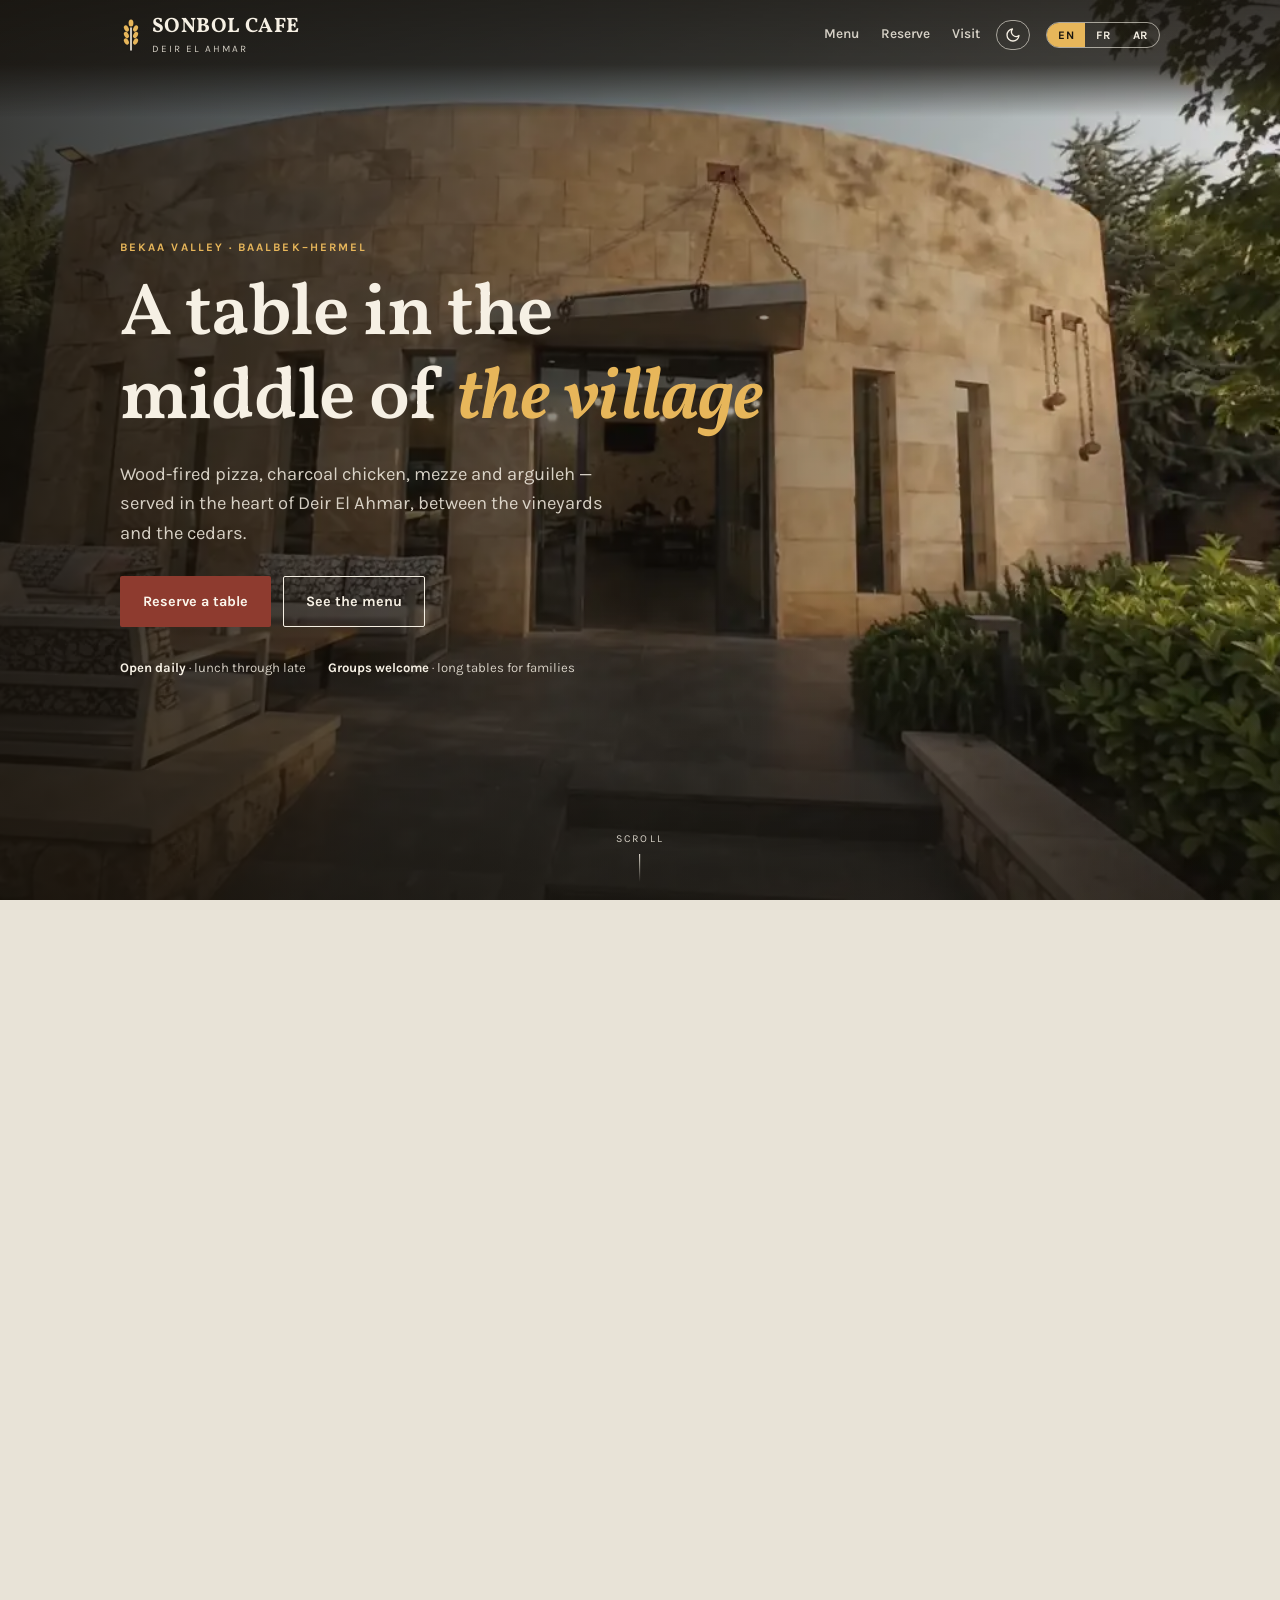
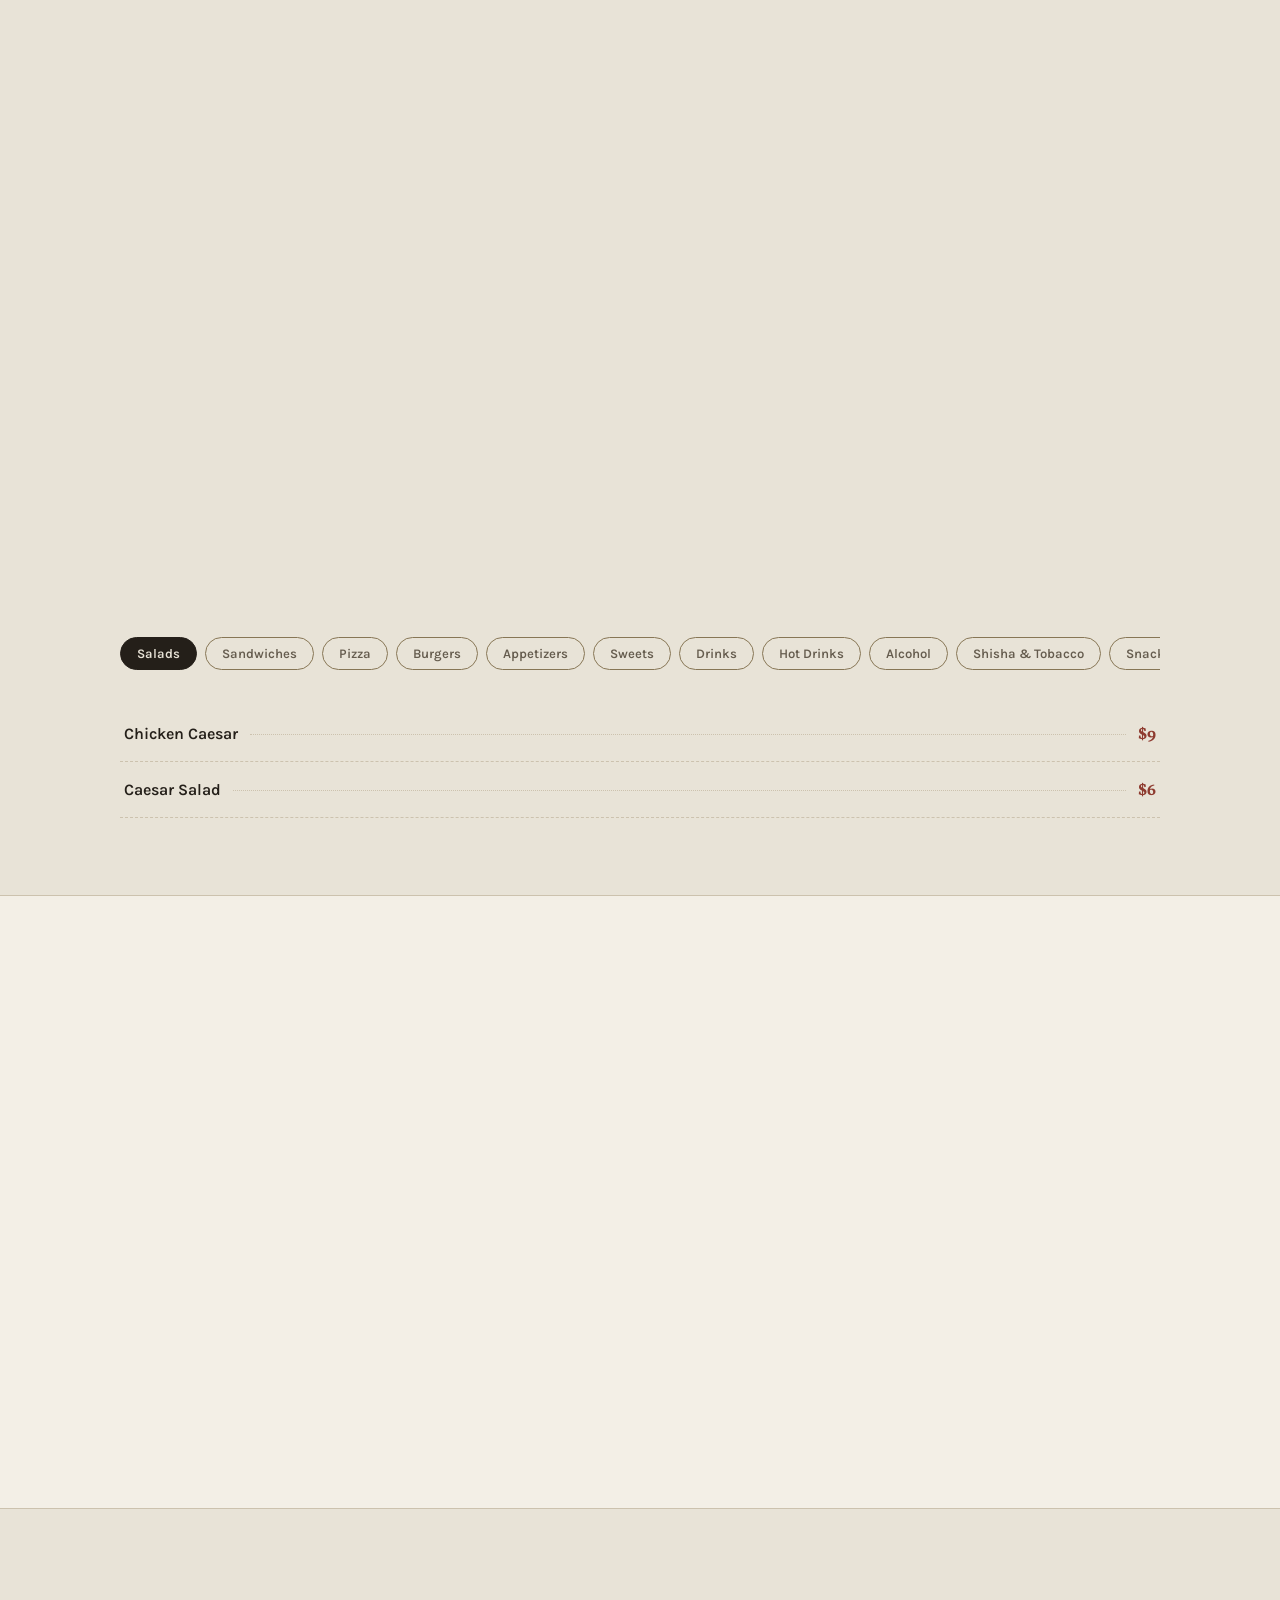
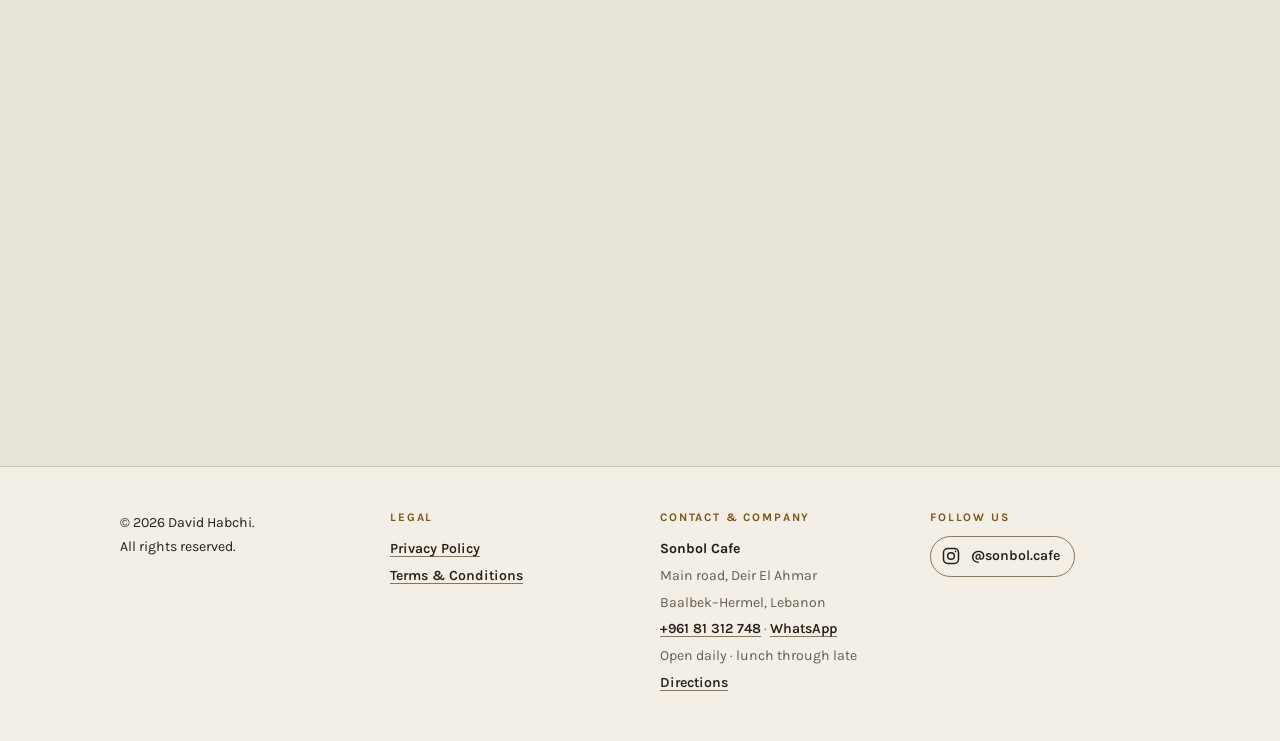
==== commit 94f0ebd2: "Menu: new Mini Sonbol card (November 2026) 58 items in 11 categories, EN/FR/AR: - New Burgers sectio" ====
--- a/index.html
+++ b/index.html
@@ -650,48 +650,43 @@
 
 <script>
 /* ---------- content ---------- */
-/* menu: Mini Sonbol card, prices in USD */
+/* menu: Mini Sonbol card (November 2026), prices in USD */
 var MENU = [
   { id:'salads', t:{en:'Salads',fr:'Salades',ar:'سلطات'},
     items:[
-      {n:{en:'Chicken Caesar',fr:'César au poulet',ar:'سيزر بالدجاج'},p:'8.50'},
-      {n:{en:'Caesar Salad',fr:'Salade César',ar:'سلطة سيزر'},p:'5.50'}
+      {n:{en:'Chicken Caesar',fr:'César au poulet',ar:'سيزر بالدجاج'},p:'9'},
+      {n:{en:'Caesar Salad',fr:'Salade César',ar:'سلطة سيزر'},p:'6'}
     ]},
   { id:'sandwiches', t:{en:'Sandwiches',fr:'Sandwichs',ar:'سندويشات'},
     items:[
+      {n:{en:'Shawarma Djej',fr:'Chawarma poulet',ar:'شاورما دجاج'},p:'5.50'},
+      {n:{en:'Chicken Sub',fr:'Sub au poulet',ar:'سب دجاج'},p:'8.50'},
+      {n:{en:'Chicken Halloumi',fr:'Poulet halloumi',ar:'دجاج وحلوم'},p:'9.50'},
+      {n:{en:'Ham & Cheese (sub)',fr:'Jambon-fromage (sub)',ar:'هام وجبنة (سب)'},p:'6'},
       {n:{en:'Submarine',fr:'Submarine',ar:'سبمارين'},p:'8'},
-      {n:{en:'Ham & Cheese',fr:'Jambon-fromage',ar:'هام وجبنة'},p:'6'},
-      {n:{en:'Halloumi Sandwich',fr:'Sandwich halloumi',ar:'سندويش حلوم'},p:'7.50'},
-      {n:{en:'Riki Sandwich (Chicken bl Aajin)',fr:'Sandwich Riki (poulet bl aajin)',ar:'سندويش ريكي (دجاج بالعجين)'},p:'9'},
-      {n:{en:'Chicken Mexicano',fr:'Poulet mexicano',ar:'دجاج مكسيكانو'},p:'9'},
-      {n:{en:'Tolyene Sandwich',fr:'Sandwich tolyene',ar:'سندويش طلياني'},p:'4'},
-      {n:{en:'Martadella aa Zeytoun',fr:'Mortadelle aux olives',ar:'مرتديلا عالزيتون'},p:'3.50'}
+      {n:{en:'Riki Sandwich (Chicken bl Aajin)',fr:'Sandwich Riki (poulet bl aajin)',ar:'سندويش ريكي (دجاج بالعجين)'},p:'8.50'},
+      {n:{en:'Chicken Mexicano (aajin)',fr:'Poulet mexicano (aajin)',ar:'دجاج مكسيكانو (عجين)'},p:'9'}
     ]},
   { id:'pizza', t:{en:'Pizza',fr:'Pizza',ar:'بيتزا'},
     items:[
-      {n:{en:'Margherita',fr:'Margherita',ar:'مارغريتا'},p:'8'},
-      {n:{en:'Lebanese',fr:'Libanaise',ar:'لبنانية'},p:'10'},
-      {n:{en:'Vegetarian',fr:'Végétarienne',ar:'نباتية'},p:'8.50'},
-      {n:{en:'Pepperoni',fr:'Pepperoni',ar:'بيبروني'},p:'10'}
+      {n:{en:'Chicken BBQ',fr:'Poulet BBQ',ar:'دجاج باربكيو'},p:'11.50'},
+      {n:{en:'Margherita',fr:'Margherita',ar:'مارغريتا'},p:'8.50'},
+      {n:{en:'Lebanese',fr:'Libanaise',ar:'لبنانية'},p:'10.50'},
+      {n:{en:'Vegetarian',fr:'Végétarienne',ar:'نباتية'},p:'9'},
+      {n:{en:'Pepperoni',fr:'Pepperoni',ar:'بيبروني'},p:'10.50'}
+    ]},
+  { id:'burger', t:{en:'Burgers',fr:'Burgers',ar:'برغر'},
+    items:[
+      {n:{en:'Chicken Burger',fr:'Burger au poulet',ar:'برغر دجاج'},p:'7.50'},
+      {n:{en:'Chicken Mozzarella',fr:'Poulet mozzarella',ar:'دجاج موزاريلا'},p:'8.50'}
     ]},
   { id:'appetizers', t:{en:'Appetizers',fr:'Entrées',ar:'مقبلات'},
     items:[
-      {n:{en:'Cheese Nachos',fr:'Nachos au fromage',ar:'ناتشوز بالجبنة'},p:'5.50'}
-    ]},
-  { id:'snacks', t:{en:'Snacks',fr:'Snacks',ar:'تسالي'},
-    items:[
-      {n:{en:'Large Chips',fr:'Chips · grand',ar:'تشيبس كبير'},p:'2'},
-      {n:{en:'Small Chips',fr:'Chips · petit',ar:'تشيبس صغير'},p:'1.50'},
-      {n:{en:'Bzourat',fr:'Bzourat',ar:'بزورات'},p:'2'},
-      {n:{en:'Sticks',fr:'Sticks',ar:'ستيكس'},p:'2'},
-      {n:{en:'Chocolate',fr:'Chocolat',ar:'شوكولا'},p:'2'},
-      {n:{en:'Choco',fr:'Choco',ar:'شوكو'},p:'1'},
-      {n:{en:'Jello',fr:'Gelée',ar:'جيلو'},p:'2.50'},
-      {n:{en:'Custard',fr:'Custard',ar:'كاسترد'},p:'3'}
+      {n:{en:'Cheese Nachos',fr:'Nachos au fromage',ar:'ناتشوز بالجبنة'},p:'6'}
     ]},
   { id:'sweets', t:{en:'Sweets',fr:'Desserts',ar:'حلويات'},
     items:[
-      {n:{en:'Crêpe Nutella',fr:'Crêpe Nutella',ar:'كريب نوتيلا'},p:'5'},
+      {n:{en:'Crêpe Nutella',fr:'Crêpe Nutella',ar:'كريب نوتيلا'},p:'5.50'},
       {n:{en:'Add-on: Nutella / Lotus',fr:'Supplément : Nutella / Lotus',ar:'إضافة: نوتيلا / لوتس'},p:'2'}
     ]},
   { id:'drinks', t:{en:'Drinks',fr:'Boissons',ar:'مشروبات'},
@@ -736,6 +731,17 @@
       {n:{en:'Marlboro Cigarettes',fr:'Cigarettes Marlboro',ar:'دخان مارلبورو'},p:'3.50'},
       {n:{en:'Cigaretto',fr:'Cigaretto',ar:'سيغاريتو'},p:'2.50'},
       {n:{en:'Ciga (Cedars)',fr:'Ciga (Cedars)',ar:'سيكارة (سيدرز)'},p:'2'}
+    ]},
+  { id:'snacks', t:{en:'Snacks',fr:'Snacks',ar:'تسالي'},
+    items:[
+      {n:{en:'Large Chips',fr:'Chips · grand',ar:'تشيبس كبير'},p:'2'},
+      {n:{en:'Small Chips',fr:'Chips · petit',ar:'تشيبس صغير'},p:'1.50'},
+      {n:{en:'Bzourat',fr:'Bzourat',ar:'بزورات'},p:'2.50'},
+      {n:{en:'Sticks',fr:'Sticks',ar:'ستيكس'},p:'2'},
+      {n:{en:'Chocolate',fr:'Chocolat',ar:'شوكولا'},p:'2'},
+      {n:{en:'Choco',fr:'Choco',ar:'شوكو'},p:'1'},
+      {n:{en:'Jello',fr:'Gelée',ar:'جيلو'},p:'2.50'},
+      {n:{en:'Custard',fr:'Custard',ar:'كاسترد'},p:'3'}
     ]}
 ];
 
